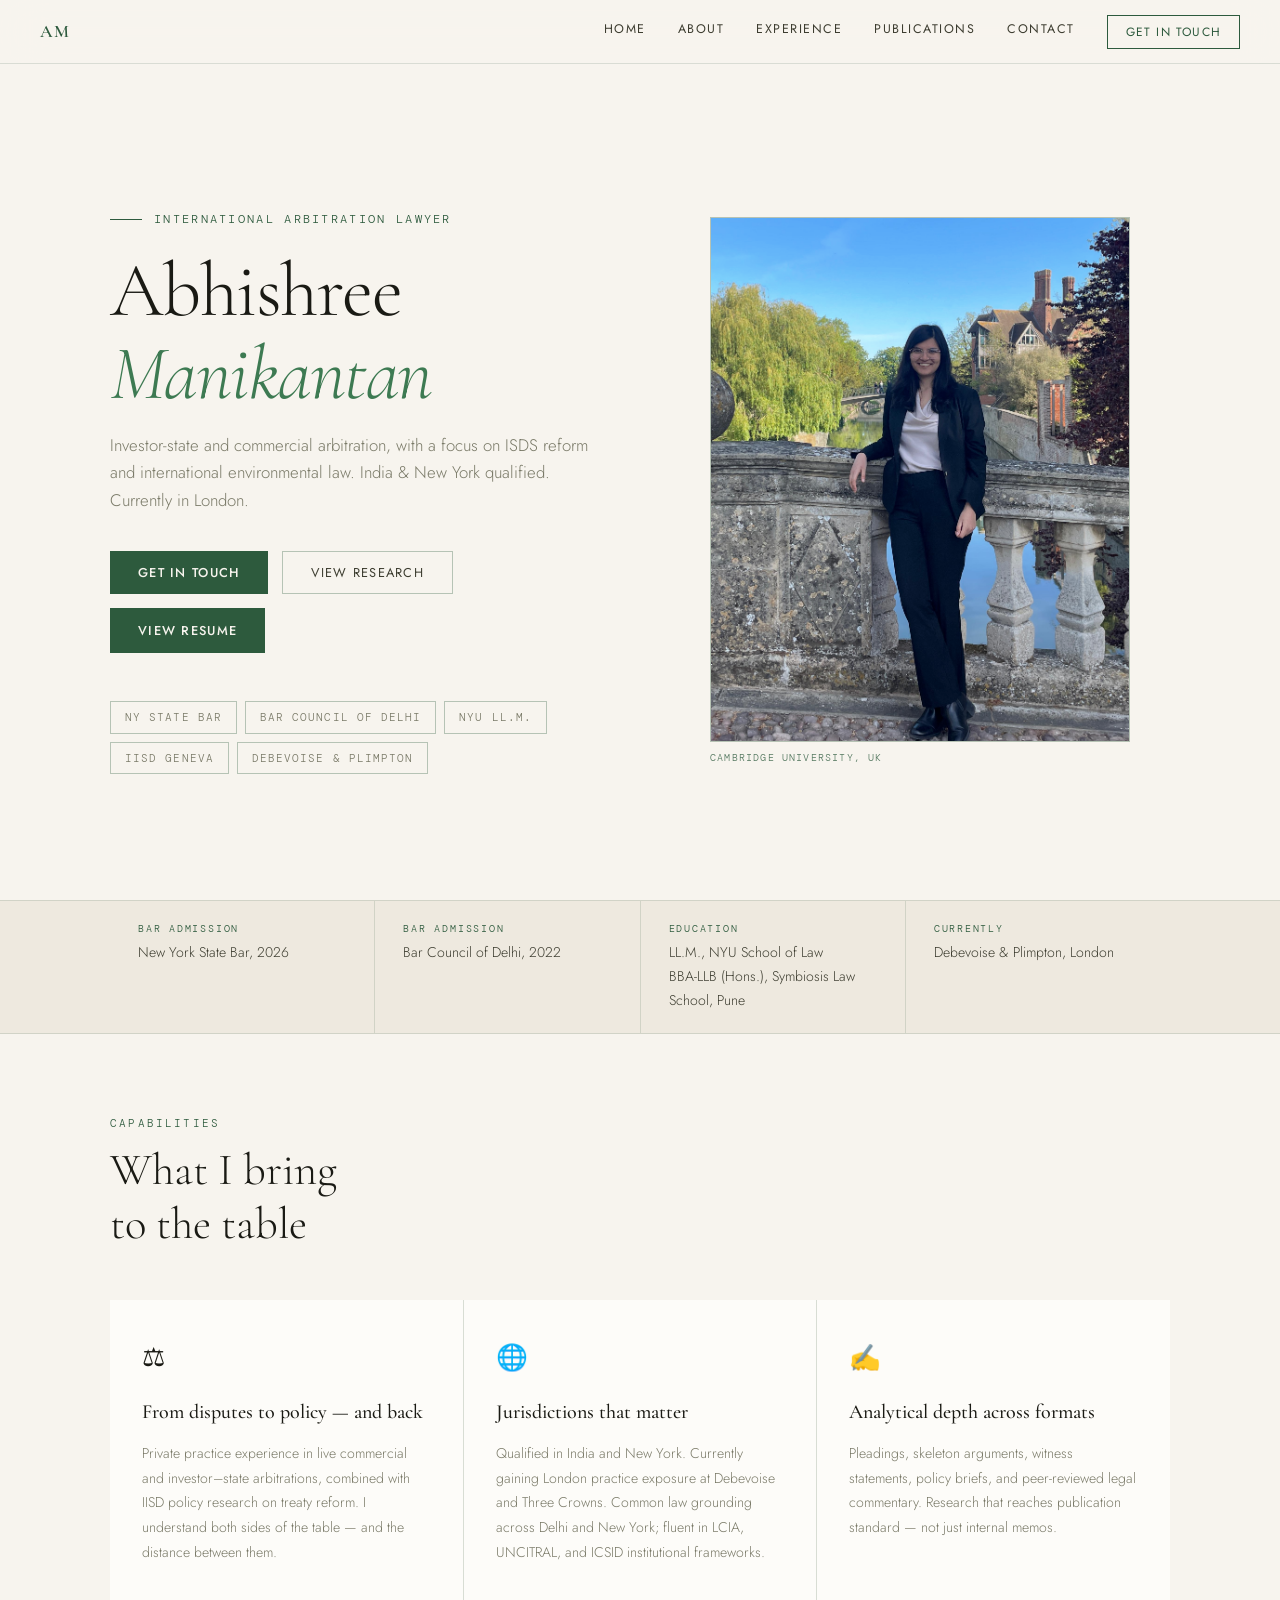
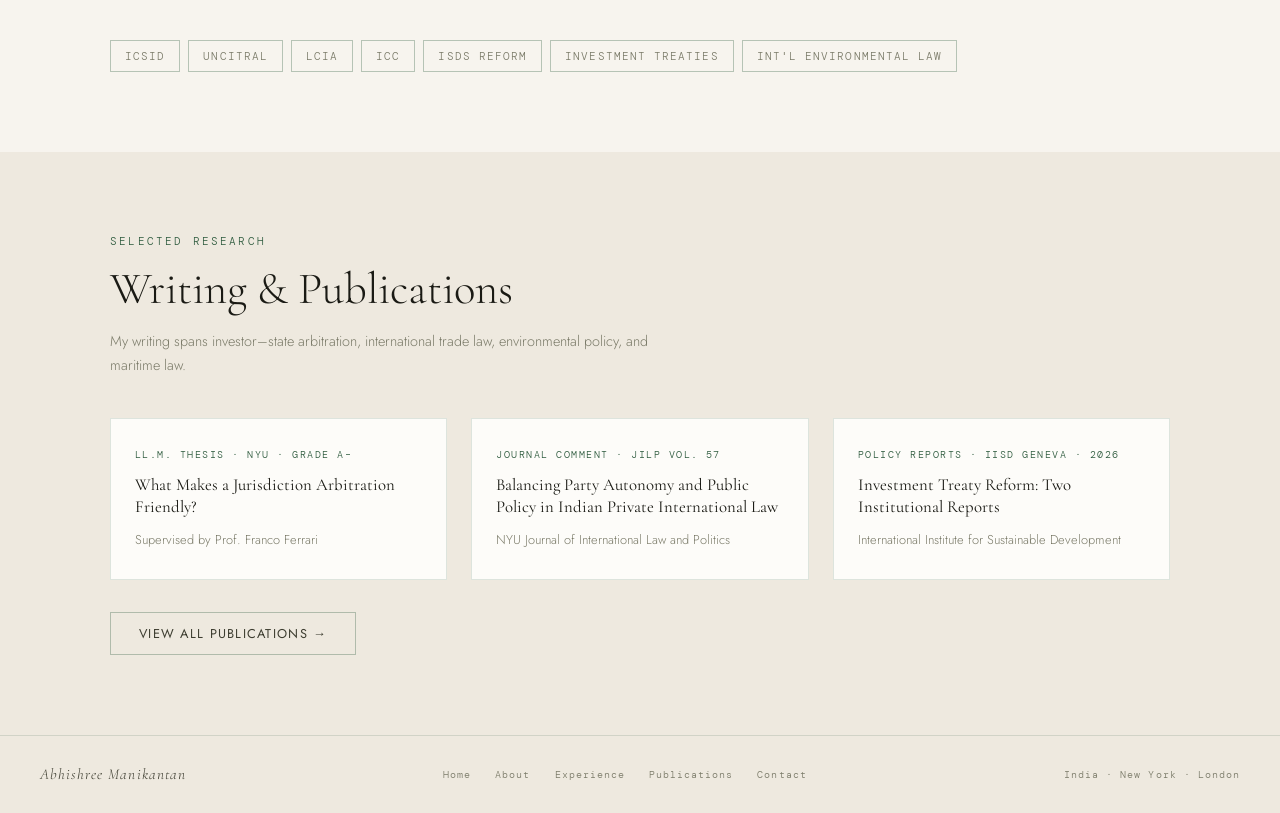
==== index.html @ be78059e "Renamed files" ====
<!DOCTYPE html>
<html lang="en">
<head>
<meta charset="UTF-8">
<meta name="viewport" content="width=device-width, initial-scale=1.0">
<title>Abhishree Manikantan | International Arbitration Lawyer | London</title>
<meta name="description" content="International arbitration lawyer, dual India–New York qualified. Investment treaty arbitration, ISDS reform, and international environmental law. Currently in London at Debevoise &amp; Plimpton and Three Crowns.">
<link rel="preconnect" href="https://fonts.googleapis.com">
<link rel="preconnect" href="https://fonts.gstatic.com" crossorigin>
<link href="https://fonts.googleapis.com/css2?family=Cormorant+Garamond:ital,wght@0,300;0,400;0,500;0,600;1,300;1,400;1,500&family=Jost:wght@300;400;500&family=DM+Mono:wght@300;400&display=swap" rel="stylesheet">
<style>
*, *::before, *::after { box-sizing: border-box; margin: 0; padding: 0; }

:root {
  --bg:        #F7F4EE;
  --bg-soft:   #EEE9DF;
  --bg-card:   #FDFCF9;
  --ink:       #1A1A14;
  --ink-mid:   #3D3D30;
  --muted:     #7A7A68;
  --green:     #2D5A3D;
  --green-lt:  #3D7A52;
  --green-pale:#C8DDD0;
  --green-faint:#EBF3EE;
  --border:    rgba(45,90,61,0.15);
  --border-s:  rgba(45,90,61,0.32);
  --glass:     rgba(247,244,238,0.88);
  --tag-arb:   rgba(70,110,180,0.1);
  --tag-pol:   rgba(45,90,61,0.12);
  --tag-arb-t: #3B6BAA;
  --tag-pol-t: #2D5A3D;
}

html { scroll-behavior: smooth; }
body {
  background: var(--bg);
  color: var(--ink);
  font-family: 'Jost', sans-serif;
  font-weight: 300;
  font-size: 16px;
  line-height: 1.7;
  min-height: 100vh;
  overflow-x: hidden;
}

/* ── TYPOGRAPHY ── */
h1, h2, h3 { font-family: 'Cormorant Garamond', serif; }
h1 { font-size: clamp(2.8rem, 6vw, 5.2rem); font-weight: 300; line-height: 1.08; letter-spacing: -0.02em; }
h2 { font-size: clamp(1.8rem, 3.5vw, 2.8rem); font-weight: 300; line-height: 1.2; }
h3 { font-size: clamp(1.2rem, 2vw, 1.6rem); font-weight: 400; }
p { max-width: 68ch; }
a { color: inherit; text-decoration: none; }
strong { font-weight: 500; color: var(--ink); }
em { color: var(--green-lt); }

/* ── LAYOUT ── */
.container { max-width: 1140px; margin: 0 auto; padding: 0 40px; }
@media(max-width:768px){ .container { padding: 0 20px; } }

/* ── NAV ── */
nav {
  position: fixed; top: 0; left: 0; right: 0; z-index: 100;
  padding: 0 40px;
  display: flex; align-items: center; justify-content: space-between;
  height: 64px;
  background: var(--glass);
  backdrop-filter: blur(20px);
  border-bottom: 1px solid var(--border);
}
.nav-logo {
  font-family: 'Cormorant Garamond', serif;
  font-size: 1.1rem; font-weight: 600; letter-spacing: 0.06em;
  color: var(--green); cursor: pointer;
}
.nav-links { display: flex; gap: 32px; align-items: center; }
.nav-links a {
  font-size: 0.78rem; font-weight: 400; letter-spacing: 0.12em;
  text-transform: uppercase; color: var(--ink-mid);
  transition: color 0.2s; cursor: pointer;
  padding-bottom: 2px; border-bottom: 1px solid transparent;
}
.nav-links a:hover, .nav-links a.active { color: var(--green); border-bottom-color: var(--green); }
.nav-cta {
  font-size: 0.75rem; letter-spacing: 0.1em; text-transform: uppercase;
  padding: 7px 18px; border: 1px solid var(--green);
  color: var(--green); cursor: pointer; transition: all 0.2s;
  font-family: 'Jost', sans-serif; font-weight: 400; background: none;
}
.nav-cta:hover { background: var(--green); color: var(--bg); }
.hamburger { display: none; flex-direction: column; gap: 5px; cursor: pointer; padding: 4px; }
.hamburger span { display: block; width: 22px; height: 1px; background: var(--ink); transition: all 0.3s; }
@media(max-width:768px){
  .nav-links { display: none; }
  .hamburger { display: flex; }
  .nav-links.open {
    display: flex; flex-direction: column; position: fixed;
    top: 64px; left: 0; right: 0; background: var(--bg);
    padding: 24px 40px 32px; gap: 20px; border-bottom: 1px solid var(--border);
    align-items: flex-start;
  }
  .nav-cta { display: none; }
}

/* ── PAGE SYSTEM ── */
.page { display: none; padding-top: 64px; min-height: 100vh; }
.page.active { display: block; animation: fadeIn 0.35s ease; }
@keyframes fadeIn { from { opacity:0; transform:translateY(10px); } to { opacity:1; transform:none; } }

/* ── PAGE HEADER ── */
.page-header {
  padding: 64px 40px 48px; max-width: 1140px; margin: 0 auto;
  border-bottom: 1px solid var(--border);
}
@media(max-width:768px){ .page-header { padding: 48px 20px 36px; } }
.page-header-eyebrow {
  font-family: 'DM Mono', monospace; font-size: 0.68rem; letter-spacing: 0.2em;
  text-transform: uppercase; color: var(--green); margin-bottom: 10px;
}

/* ── HOME ── */
.hero {
  min-height: calc(100vh - 64px);
  display: grid; grid-template-columns: 1fr 1fr;
  align-items: center; gap: 60px;
  padding: 80px 40px 60px;
  max-width: 1140px; margin: 0 auto;
}
@media(max-width:900px){ .hero { grid-template-columns: 1fr; padding: 60px 20px 40px; } }
@media(max-width:900px){ .hero-visual { order: -1; } }

.hero-eyebrow {
  font-family: 'DM Mono', monospace; font-size: 0.72rem;
  letter-spacing: 0.2em; text-transform: uppercase; color: var(--green);
  margin-bottom: 20px; display: flex; align-items: center; gap: 12px;
}
.hero-eyebrow::before { content:''; display:block; width:32px; height:1px; background:var(--green); }

.hero-title { margin-bottom: 16px; color: var(--ink); }
.hero-title em { font-style: italic; color: var(--green-lt); }

.hero-sub {
  font-size: 1.05rem; color: var(--muted); font-weight: 300;
  margin-bottom: 36px; line-height: 1.65; max-width: 52ch;
}

.btn-row { display: flex; gap: 14px; flex-wrap: wrap; margin-bottom: 48px; }
.btn-primary {
  padding: 12px 28px; background: var(--green); color: var(--bg);
  font-family: 'Jost', sans-serif; font-size: 0.8rem; font-weight: 500;
  letter-spacing: 0.1em; text-transform: uppercase; cursor: pointer;
  transition: background 0.2s; border: none;
}
.btn-primary:hover { background: var(--green-lt); }
.btn-outline {
  padding: 11px 28px; border: 1px solid var(--border-s); color: var(--ink-mid);
  font-family: 'Jost', sans-serif; font-size: 0.8rem; font-weight: 400;
  letter-spacing: 0.1em; text-transform: uppercase; cursor: pointer;
  transition: all 0.2s; background: none;
}
.btn-outline:hover { border-color: var(--green); color: var(--green); }

/* Globe */
.hero-visual { display:flex; align-items:center; justify-content:center; }
.globe-wrap { position:relative; width:340px; height:340px; }
@media(max-width:900px){ .globe-wrap { width:220px; height:220px; } }

/* Chip row */
.chip-row { display: flex; flex-wrap: wrap; gap: 8px; margin-top: 40px; }
.chip {
  font-family: 'DM Mono', monospace; font-size: 0.67rem; letter-spacing: 0.1em;
  padding: 6px 14px; border: 1px solid var(--border-s); color: var(--muted);
  text-transform: uppercase; transition: all 0.2s; cursor: default;
}
.chip:hover { border-color: var(--green); color: var(--green); }

/* Cred strip */
.cred-strip {
  border-top: 1px solid var(--border); border-bottom: 1px solid var(--border);
  background: var(--bg-soft);
}
.cred-strip-inner {
  max-width: 1140px; margin: 0 auto; padding: 0 40px;
  display: flex; flex-wrap: wrap; align-items: stretch;
}
.cred-item {
  flex: 1; min-width: 200px; padding: 20px 28px;
  border-right: 1px solid var(--border);
  display: flex; flex-direction: column; gap: 3px;
}
.cred-item:last-child { border-right: none; }
.cred-label { font-family: 'DM Mono', monospace; font-size: 0.62rem; letter-spacing: 0.18em; text-transform: uppercase; color: var(--green); }
.cred-value { font-size: 0.88rem; color: var(--ink-mid); font-weight: 300; }
@media(max-width:768px){
  .cred-strip-inner { flex-direction: column; }
  .cred-item { border-right: none; border-bottom: 1px solid var(--border); padding: 14px 0; }
  .cred-item:last-child { border-bottom: none; }
}

/* What I Bring */
.section { padding: 80px 0; }
.section-label {
  font-family: 'DM Mono', monospace; font-size: 0.68rem; letter-spacing: 0.2em;
  text-transform: uppercase; color: var(--green); margin-bottom: 12px;
}
.section-title { margin-bottom: 48px; }

.bring-grid { display: grid; grid-template-columns: repeat(3,1fr); gap: 1px; background: var(--border); }
@media(max-width:768px){ .bring-grid { grid-template-columns: 1fr; } }
.bring-card {
  background: var(--bg-card); padding: 36px 32px;
  transition: background 0.2s;
}

.bring-icon { font-size: 1.6rem; margin-bottom: 16px; }
.bring-head { font-family: 'Cormorant Garamond', serif; font-size: 1.25rem; font-weight: 500; margin-bottom: 12px; color: var(--ink); }
.bring-body { font-size: 0.88rem; color: var(--muted); line-height: 1.75; }

/* Pub teaser */
.pub-teaser { padding: 80px 0; background: var(--bg-soft); }
.pub-grid { display: grid; grid-template-columns: repeat(3,1fr); gap: 24px; margin-top: 40px; }
@media(max-width:900px){ .pub-grid { grid-template-columns: 1fr; } }
.pub-card-small {
  border: 1px solid var(--border); padding: 28px 24px; background: var(--bg-card);
  position: relative; overflow: hidden; transition: border-color 0.2s, transform 0.2s; cursor: pointer;
}
.pub-card-small:hover { border-color: var(--border-s); transform: translateY(-3px); }
.pub-card-small::before {
  content:''; position:absolute; top:0; left:0; right:0; height:2px;
  background: var(--green); transform:scaleX(0); transition:transform 0.3s; transform-origin:left;
}
.pub-card-small:hover::before { transform:scaleX(1); }
.pub-type { font-family: 'DM Mono', monospace; font-size: 0.62rem; letter-spacing: 0.15em; text-transform: uppercase; color: var(--green); margin-bottom: 10px; }
.pub-title-small { font-family: 'Cormorant Garamond', serif; font-size: 1.05rem; font-weight: 400; line-height: 1.35; margin-bottom: 10px; color: var(--ink); }
.pub-venue { font-size: 0.8rem; color: var(--muted); }

/* ── ABOUT ── */
.about-hero {
  padding: 64px 40px 80px; max-width: 1140px; margin: 0 auto;
  display: grid; grid-template-columns: 1fr 360px; gap: 80px; align-items: start;
}
@media(max-width:960px){ .about-hero { grid-template-columns: 1fr; padding: 48px 20px 60px; } }

.about-text p { margin-bottom: 20px; font-size: 0.95rem; color: var(--ink-mid); line-height: 1.8; max-width: 62ch; }
.about-text p.lead { font-family: 'Cormorant Garamond', serif; font-size: 1.22rem; font-weight: 300; color: var(--ink); line-height: 1.65; margin-bottom: 28px; }

.sidebar-card {
  border: 1px solid var(--border); padding: 22px 20px; margin-bottom: 14px; background: var(--bg-card);
}
.sidebar-title { font-family: 'DM Mono', monospace; font-size: 0.65rem; letter-spacing: 0.18em; text-transform: uppercase; color: var(--green); margin-bottom: 14px; }
.sidebar-item { font-size: 0.83rem; color: var(--ink-mid); padding: 7px 0; border-bottom: 1px solid var(--border); }
.sidebar-item:last-child { border-bottom: none; }
.sidebar-item strong { display: block; color: var(--ink); font-weight: 500; margin-bottom: 1px; }

/* ── EXPERIENCE ── */
.exp-wrap { max-width: 1140px; margin: 0 auto; padding: 60px 40px 80px; }
@media(max-width:768px){ .exp-wrap { padding: 40px 20px 60px; } }

.filter-bar { display: flex; gap: 8px; margin-bottom: 52px; flex-wrap: wrap; }
.filter-btn {
  font-family: 'DM Mono', monospace; font-size: 0.68rem; letter-spacing: 0.12em;
  text-transform: uppercase; padding: 8px 18px;
  border: 1px solid var(--border); color: var(--muted);
  background: none; cursor: pointer; transition: all 0.2s;
}
.filter-btn.active, .filter-btn:hover { border-color: var(--green); color: var(--green); background: var(--green-faint); }

.exp-timeline { position: relative; padding-left: 28px; }
.exp-timeline::before {
  content:''; position:absolute; left:0; top:8px; bottom:8px;
  width:1px; background: linear-gradient(to bottom, var(--green), var(--green-pale));
}
.exp-item { position:relative; margin-bottom: 40px; transition: opacity 0.3s; }
.exp-item.dimmed { opacity: 0.18; pointer-events: none; }
.exp-dot {
  position:absolute; left:-33px; top:12px;
  width:10px; height:10px; border-radius:50%;
  background: var(--bg); border: 1.5px solid var(--green); transition: background 0.2s;
}
.exp-item:hover .exp-dot { background: var(--green); }

.exp-card {
  border: 1px solid var(--border); padding: 26px 28px 22px; background: var(--bg-card);
  cursor: pointer; transition: border-color 0.2s;
}
.exp-card:hover { border-color: var(--border-s); }
.exp-card.upcoming { border-left: 3px solid var(--green); }
.exp-meta { display:flex; justify-content:space-between; align-items:flex-start; flex-wrap:wrap; gap:8px; margin-bottom:6px; }
.exp-role { font-family: 'Cormorant Garamond', serif; font-size: 1.18rem; font-weight: 500; color: var(--ink); }
.exp-dates { font-family: 'DM Mono', monospace; font-size: 0.65rem; letter-spacing: 0.1em; color: var(--green); padding-top: 4px; }
.exp-org { font-size: 0.88rem; color: var(--green-lt); margin-bottom: 8px; font-weight: 400; }
.exp-tags { display:flex; gap:6px; margin-bottom: 10px; flex-wrap:wrap; }
.exp-tag {
  font-family: 'DM Mono', monospace; font-size: 0.6rem; letter-spacing: 0.1em;
  text-transform: uppercase; padding: 3px 10px; border-radius: 1px;
}
.exp-tag.arb { background: var(--tag-arb); color: var(--tag-arb-t); }
.exp-tag.pol { background: var(--tag-pol); color: var(--tag-pol-t); }
.exp-upcoming-badge {
  font-family: 'DM Mono', monospace; font-size: 0.6rem; letter-spacing: 0.12em;
  text-transform: uppercase; padding: 3px 10px;
  background: var(--green-faint); color: var(--green); border: 1px solid var(--green-pale);
}
.exp-detail { display:none; }
.exp-detail.open { display:block; }
.exp-detail ul { margin-top: 12px; padding-left: 16px; }
.exp-detail li { font-size: 0.87rem; color: var(--muted); padding: 4px 0; line-height: 1.65; }
.exp-detail li::marker { color: var(--green); }

/* Leadership */
.leadership-grid { display:grid; grid-template-columns: repeat(2,1fr); gap:20px; background:transparent; margin-top:20px; }
@media(max-width:768px){ .leadership-grid { grid-template-columns:1fr; } }
.lead-card { background: var(--bg-card); padding: 28px 24px; border: 1px solid var(--border); }
.lead-icon { font-size: 1.4rem; margin-bottom: 12px; }
.lead-head { font-family: 'Cormorant Garamond', serif; font-size: 1.1rem; font-weight: 500; margin-bottom: 8px; color: var(--ink); }
.lead-body { font-size: 0.82rem; color: var(--muted); line-height: 1.75; }
.lead-chips { display:flex; gap:6px; flex-wrap:wrap; margin-top:14px; }
.lead-chip { font-family:'DM Mono',monospace; font-size:0.6rem; padding:3px 8px; border:1px solid var(--border); color:var(--muted); letter-spacing:0.06em; }

/* ── PUBLICATIONS ── */
.pub-wrap { max-width: 1140px; margin: 0 auto; padding: 60px 40px 80px; }
@media(max-width:768px){ .pub-wrap { padding: 40px 20px 60px; } }

.pub-intro { font-family: 'Cormorant Garamond', serif; font-size: 1.18rem; font-weight: 300; color: var(--muted); margin-bottom: 48px; font-style: italic; max-width: 72ch; }

.pub-tier-label {
  font-family: 'DM Mono', monospace; font-size: 0.63rem; letter-spacing: 0.2em;
  text-transform: uppercase; color: var(--green); padding-bottom: 10px;
  border-bottom: 1px solid var(--border); margin-bottom: 24px; margin-top: 52px;
}
.pub-tier-label:first-of-type { margin-top: 0; }

.pub-card-lg {
  border: 1px solid var(--border); padding: 30px 28px; margin-bottom: 14px;
  display: grid; grid-template-columns: 1fr auto; gap: 20px; align-items: start;
  background: var(--bg-card); transition: border-color 0.2s;
}
.pub-card-lg:hover { border-color: var(--border-s); }
.pub-title { font-family: 'Cormorant Garamond', serif; font-size: 1.15rem; font-weight: 400; line-height: 1.4; margin-bottom: 10px; color: var(--ink); }
.pub-desc { font-size: 0.84rem; color: var(--muted); line-height: 1.7; max-width: 70ch; }
.pub-venue-full { font-size: 0.78rem; color: var(--green); margin-top: 10px; font-family: 'DM Mono', monospace; letter-spacing: 0.06em; }
.pub-link {
  font-family: 'DM Mono', monospace; font-size: 0.65rem; letter-spacing: 0.1em;
  text-transform: uppercase; color: var(--muted); border: 1px solid var(--border);
  padding: 8px 14px; white-space: nowrap; transition: all 0.2s; cursor: pointer;
  align-self: flex-start; margin-top: 4px;
}
.pub-link:hover { border-color: var(--green); color: var(--green); }
@media(max-width:600px){ .pub-card-lg { grid-template-columns:1fr; } }

.iisd-cluster { border: 1px solid var(--border); padding: 26px 28px; margin-bottom: 14px; background: var(--bg-card); }
.iisd-cluster-head { font-family: 'Cormorant Garamond', serif; font-size: 1rem; color: var(--green-lt); margin-bottom: 18px; font-style: italic; }
.iisd-item { padding: 13px 0; border-bottom: 1px solid var(--border); }
.iisd-item:last-child { border-bottom: none; padding-bottom: 0; }
.iisd-item-title { font-size: 0.9rem; color: var(--ink); margin-bottom: 4px; line-height: 1.4; }
.iisd-item-meta { font-family: 'DM Mono', monospace; font-size: 0.62rem; color: var(--green); letter-spacing: 0.08em; }

.pub-mini { padding: 13px 0; border-bottom: 1px solid var(--border); display:flex; align-items:baseline; gap:16px; }
.pub-mini:last-child { border-bottom: none; }
.pub-mini-year { font-family: 'DM Mono', monospace; font-size: 0.62rem; color: var(--green); min-width: 36px; }
.pub-mini-title { font-size: 0.88rem; color: var(--ink-mid); line-height: 1.5; }
.pub-mini-venue { font-size: 0.78rem; color: var(--muted); margin-top: 2px; }

/* ── CONTACT ── */
.contact-wrap {
  max-width: 900px; margin: 0 auto; padding: 80px 40px;
  display: grid; grid-template-columns: 1fr 1fr; gap: 80px;
}
@media(max-width:768px){ .contact-wrap { grid-template-columns:1fr; padding: 60px 20px; gap:48px; } }

.contact-avail {
  background: var(--green-faint); border: 1px solid var(--green-pale);
  padding: 20px; margin-bottom: 28px;
}
.contact-avail-label { font-family: 'DM Mono', monospace; font-size: 0.62rem; letter-spacing: 0.2em; text-transform: uppercase; color: var(--green); margin-bottom: 6px; }
.contact-avail-text { font-size: 0.88rem; color: var(--ink-mid); line-height: 1.6; }

.contact-method {
  display:flex; align-items:center; gap:14px;
  padding: 13px 18px; border: 1px solid var(--border); background: var(--bg-card);
  font-size: 0.88rem; color: var(--ink-mid); transition: border-color 0.2s; margin-bottom: 10px;
}
.contact-method:hover { border-color: var(--border-s); }
.contact-method-icon { color: var(--green); font-size: 0.95rem; min-width: 18px; }
.contact-method a { color: var(--ink-mid); }
.contact-method a:hover { color: var(--green); }

.bar-admit { padding: 16px 20px; border: 1px solid var(--border); margin-top: 20px; background: var(--bg-card); }
.bar-admit-label { font-family: 'DM Mono', monospace; font-size: 0.6rem; letter-spacing: 0.18em; text-transform: uppercase; color: var(--green); margin-bottom: 10px; }
.bar-item { font-size: 0.82rem; color: var(--muted); padding: 5px 0; border-bottom: 1px solid var(--border); }
.bar-item:last-child { border-bottom: none; }

.form-group { margin-bottom: 18px; }
label { display:block; font-family:'DM Mono',monospace; font-size:0.62rem; letter-spacing:0.15em; text-transform:uppercase; color:var(--green); margin-bottom:6px; }
input, textarea {
  width:100%; background: var(--bg-card); border:1px solid var(--border);
  color: var(--ink); padding:11px 14px; font-family:'Jost',sans-serif;
  font-size:0.88rem; font-weight:300; outline:none; transition:border-color 0.2s;
}
input:focus, textarea:focus { border-color: var(--green); }
textarea { min-height: 130px; resize: vertical; }
.form-success { display:none; font-size:0.88rem; color:var(--green); padding:14px; border:1px solid var(--green-pale); background:var(--green-faint); margin-top:8px; }

/* ── FOOTER ── */
footer {
  border-top: 1px solid var(--border); padding: 26px 40px;
  display:flex; justify-content:space-between; align-items:center;
  font-family:'DM Mono',monospace; font-size:0.65rem; letter-spacing:0.1em;
  color: var(--muted); flex-wrap:wrap; gap:12px;
  background: var(--bg-soft);
}
.footer-links { display:flex; gap:24px; }
.footer-links span { cursor:pointer; transition:color 0.2s; }
.footer-links span:hover { color: var(--green); }

/* ── SCROLL REVEALS ── */
.reveal { opacity:0; transform:translateY(16px); transition:opacity 0.55s, transform 0.55s; }
.reveal.visible { opacity:1; transform:none; }

/* ── HERO PHOTO ── */
.hero-photo-wrap { width:100%; max-width:420px; }
.hero-photo-fig { margin:0; }
.hero-photo {
  width:100%; aspect-ratio:4/5; object-fit:cover; object-position:center 8%;
  display:block; border:1px solid var(--border-s);
  filter:contrast(1.02) saturate(0.93);
}
.hero-photo-cap {
  font-family:'DM Mono',monospace; font-size:0.62rem; letter-spacing:0.12em;
  text-transform:uppercase; color:var(--green); margin-top:8px; opacity:0.8;
}
@media(max-width:900px){ .hero-photo-wrap { max-width:280px; margin:0 auto; } }

/* ── ABOUT PHOTO ── */
.about-photo-fig { margin:0 0 32px 0; }
.about-photo {
  width:100%; max-width:480px; aspect-ratio:4/5; object-fit:cover;
  object-position:center 5%; display:block; border:1px solid var(--border-s);
  filter:contrast(1.02) saturate(0.9);
}
.about-photo-cap {
  font-family:'DM Mono',monospace; font-size:0.62rem; letter-spacing:0.12em;
  text-transform:uppercase; color:var(--green); margin-top:8px; opacity:0.8;
}

/* ── EXPERIENCE GLOBE ── */
.page-header-flex { display:grid; grid-template-columns:1fr auto; align-items:center; gap:40px; }
.exp-globe-wrap canvas { display:block; }
@media(max-width:768px){ .exp-globe-wrap { display:none; } .page-header-flex { display:block; } }

/* ── MOBILE ── */
@media(max-width:600px){
  .hero { padding:40px 16px 32px; gap:32px; min-height:auto; }
  .hero-sub { font-size:0.95rem; }
  .btn-primary, .btn-outline { padding:10px 20px; font-size:0.75rem; }
  .chip { font-size:0.6rem; padding:5px 10px; }
  .chip-row { margin-top:24px; }
  .hero-photo-wrap { width:200px !important; height:auto !important; margin:0 auto; }
  .section { padding:48px 0; }
  .container { padding:0 16px; }
  .about-hero { padding:36px 16px 48px; gap:36px; }
  .page-header { padding:36px 16px 28px; }
  .exp-wrap { padding:32px 16px 48px; }
  .leadership-grid { grid-template-columns:1fr !important; }
  .pub-wrap { padding:32px 16px 48px; }
  .contact-wrap { padding:40px 16px; gap:36px; }
  footer { padding:20px 16px; flex-direction:column; align-items:flex-start; gap:16px; }
  .footer-links { flex-wrap:wrap; gap:14px; }
}
</style>
</head>
<body>

<!-- NAV -->
<nav>
  <div class="nav-logo" onclick="navigate('home')">AM</div>
  <div class="nav-links" id="nav-links">
    <a onclick="navigate('home')" data-page="home">Home</a>
    <a onclick="navigate('about')" data-page="about">About</a>
    <a onclick="navigate('experience')" data-page="experience">Experience</a>
    <a onclick="navigate('publications')" data-page="publications">Publications</a>
    <a onclick="navigate('contact')" data-page="contact">Contact</a>
    <button class="nav-cta" onclick="navigate('contact')">Get in Touch</button>
  </div>
  <div class="hamburger" id="hamburger" onclick="toggleMenu()">
    <span></span><span></span><span></span>
  </div>
</nav>

<!-- ══════════════════════════════════════
     HOME
══════════════════════════════════════ -->
<div id="page-home" class="page active">

  <div class="hero">
    <div class="hero-content">
      <div class="hero-eyebrow">International Arbitration Lawyer</div>
      <h1 class="hero-title">Abhishree<br><em>Manikantan</em></h1>
      <p class="hero-sub">Investor-state and commercial arbitration, with a focus on ISDS reform and international environmental law. India &amp; New York qualified. Currently in London.</p>
      <div class="btn-row">
        <button class="btn-primary" onclick="navigate('contact')">Get in Touch</button>
        <button class="btn-outline" onclick="navigate('publications')">View Research</button>
        <a class="btn-primary" href="./resume.pdf" download="Abhishree_Manikantan_Resume.pdf" target="_blank">View Resume</a>
      </div>
      <div class="chip-row">
        <span class="chip">NY State Bar</span>
        <span class="chip">Bar Council of Delhi</span>
        <span class="chip">NYU LL.M.</span>
        <span class="chip">IISD Geneva</span>
        <span class="chip">Debevoise &amp; Plimpton</span>
      </div>
    </div>

    <div class="hero-visual">
      <div class="hero-photo-wrap">
        <figure class="hero-photo-fig">
          <img src="./cambridge.jpg" alt="Abhishree Manikantan at Cambridge University" class="hero-photo">
          <figcaption class="hero-photo-cap">Cambridge University, UK</figcaption>
        </figure>
      </div>
    </div>
  </div>

  <!-- CREDENTIALS STRIP -->
  <div class="cred-strip">
    <div class="cred-strip-inner">
      <div class="cred-item">
        <span class="cred-label">Bar Admission</span>
        <span class="cred-value">New York State Bar, 2026</span>
      </div>
      <div class="cred-item">
        <span class="cred-label">Bar Admission</span>
        <span class="cred-value">Bar Council of Delhi, 2022</span>
      </div>
      <div class="cred-item">
        <span class="cred-label">Education</span>
        <span class="cred-value">LL.M., NYU School of Law </br>BBA-LLB (Hons.), Symbiosis Law School, Pune</span>
      </div>
      <div class="cred-item">
        <span class="cred-label">Currently</span>
        <span class="cred-value">Debevoise &amp; Plimpton, London</span>
      </div>
    </div>
  </div>

  <!-- WHAT I BRING -->
  <div class="section">
    <div class="container">
      <div class="section-label">Capabilities</div>
      <h2 class="section-title">What I bring<br>to the table</h2>
      <div class="bring-grid">
        <div class="bring-card reveal">
          <div class="bring-icon">⚖</div>
          <div class="bring-head">From disputes to policy — and back</div>
          <div class="bring-body">Private practice experience in live commercial and investor–state arbitrations, combined with IISD policy research on treaty reform. I understand both sides of the table — and the distance between them.</div>
        </div>
        <div class="bring-card reveal" style="transition-delay:0.1s">
          <div class="bring-icon">🌐</div>
          <div class="bring-head">Jurisdictions that matter</div>
          <div class="bring-body">Qualified in India and New York. Currently gaining London practice exposure at Debevoise and Three Crowns. Common law grounding across Delhi and New York; fluent in LCIA, UNCITRAL, and ICSID institutional frameworks.</div>
        </div>
        <div class="bring-card reveal" style="transition-delay:0.2s">
          <div class="bring-icon">✍</div>
          <div class="bring-head">Analytical depth across formats</div>
          <div class="bring-body">Pleadings, skeleton arguments, witness statements, policy briefs, and peer-reviewed legal commentary. Research that reaches publication standard — not just internal memos.</div>
        </div>
      </div>
      <div class="chip-row reveal">
        <span class="chip">ICSID</span><span class="chip">UNCITRAL</span><span class="chip">LCIA</span>
        <span class="chip">ICC</span><span class="chip">ISDS Reform</span>
        <span class="chip">Investment Treaties</span><span class="chip">Int'l Environmental Law</span>
      </div>
    </div>
  </div>

  <!-- PUBLICATIONS TEASER -->
  <div class="pub-teaser">
    <div class="container">
      <div class="section-label">Selected Research</div>
      <h2 class="section-title" style="margin-bottom:12px">Writing &amp; Publications</h2>
      <p style="color:var(--muted);font-size:0.9rem;margin-bottom:40px">My writing spans investor–state arbitration, international trade law, environmental policy, and maritime law.</p>
      <div class="pub-grid">
        <div class="pub-card-small reveal" onclick="navigate('publications')">
          <div class="pub-type">LL.M. Thesis · NYU · Grade A–</div>
          <div class="pub-title-small">What Makes a Jurisdiction Arbitration Friendly?</div>
          <div class="pub-venue">Supervised by Prof. Franco Ferrari</div>
        </div>
        <div class="pub-card-small reveal" style="transition-delay:0.1s" onclick="navigate('publications')">
          <div class="pub-type">Journal Comment · JILP Vol. 57</div>
          <div class="pub-title-small">Balancing Party Autonomy and Public Policy in Indian Private International Law</div>
          <div class="pub-venue">NYU Journal of International Law and Politics</div>
        </div>
        <div class="pub-card-small reveal" style="transition-delay:0.2s" onclick="navigate('publications')">
          <div class="pub-type">Policy Reports · IISD Geneva · 2026</div>
          <div class="pub-title-small">Investment Treaty Reform: Two Institutional Reports</div>
          <div class="pub-venue">International Institute for Sustainable Development</div>
        </div>
      </div>
      <div style="margin-top:32px">
        <button class="btn-outline" onclick="navigate('publications')">View all publications →</button>
      </div>
    </div>
  </div>

</div><!-- /home -->

<!-- ══════════════════════════════════════
     ABOUT
══════════════════════════════════════ -->
<div id="page-about" class="page">
  <div class="page-header">
    <div class="page-header-eyebrow">About</div>
    <h2>International arbitration lawyer.<br><em>Policy-informed. Research-driven.</em></h2>
  </div>

  <div class="about-hero">
    <div class="about-text">
      <figure class="about-photo-fig">
        <img src="./nyu.jpg" alt="Abhishree Manikantan at NYU School of Law" class="about-photo">
        <figcaption class="about-photo-cap">NYU School of Law, New York</figcaption>
      </figure>
      <p class="lead">I came to international arbitration through a deep interest in how international law constrains and enables state conduct — particularly in disputes involving natural resources, infrastructure, and regulatory change.</p>

      <p>My work spans private practice, policy research, and academic publication — giving me a three-dimensional view of investor-state disputes that I have built deliberately over the course of a decade.</p>

      <p>I began as an associate at S&amp;A Law Offices in New Delhi, advising on disputes valued at USD 36 million and above in infrastructure and mining sectors, primarily against state entities. That experience — drafting statements of claim, cross-examination questions, and argument notes in live proceedings — gave me the technical foundation on which everything since has been built.</p>

      <p>In 2025, I was appointed as an IFD Fellow at IISD Geneva, where I analysed over 60 stakeholder submissions and drafted policy briefs on investment treaty design, state consent, and dispute prevention — giving me a policy-maker's perspective to complement my practice experience. From that fellowship emerged two published policy reports and a case note in <em>IISD Investment Treaty News</em> on <em>Qatar Pharma et al. v. Saudi Arabia</em>.</p>

      <p>I am currently in London, interning in the International Dispute Resolution Group at Debevoise &amp; Plimpton, and subsequently at Three Crowns. I am actively seeking full-time roles in international arbitration and international environmental policy.</p>

      <p>My interest in international environmental law predates my formal practice career. I was conducting environmental policy research and engaging with multilateral governance frameworks from my second year of law school — through CEERA at NLSIU, the Stetson Environmental Moot Court Competition, and coursework at NYU with Professor Robert Howse.</p>

      <p>I speak English, Hindi, and Marathi. I am committed to investing in the next generation of lawyers: I have coached five moot court teams, mentored six students, and spent five years leading the careers institution at my law school.</p>
    </div>

    <div class="about-sidebar">
      <div class="sidebar-card">
        <div class="sidebar-title">Education</div>
        <div class="sidebar-item">
          <strong>LL.M., NYU School of Law</strong>
          International Business Regulation, Litigation &amp; Arbitration · 2024–2025
        </div>
        <div class="sidebar-item">
          <strong>BBA LL.B. (Hons.), Symbiosis Law School</strong>
          CGPA 8.19 · Semester Topper, Final Term · 2017–2022
        </div>
      </div>

      <div class="sidebar-card">
        <div class="sidebar-title">Bar Admissions</div>
        <div class="sidebar-item"><strong>New York State Bar</strong>Admitted April 2026</div>
        <div class="sidebar-item"><strong>Bar Council of Delhi</strong>Admitted September 2022</div>
      </div>

      <div class="sidebar-card">
        <div class="sidebar-title">Skills &amp; Tools</div>
        <div class="sidebar-item"><strong>Legal Practice</strong>Legal research · Drafting · Legal writing &amp; publication · Policy research · Client management</div>
        <div class="sidebar-item"><strong>Legal Technology</strong>Legora · Harvey · ChatGPT / LLMs · Kluwer Arbitration · Jus Mundi · Jus AI · Westlaw · LexisNexis · Manupatra</div>
        <div class="sidebar-item"><strong>Workflow &amp; Adoption</strong>Workflow transformation · Legal tech adoption · Document management · Cross-jurisdictional research · Oral advocacy</div>
      </div>

      <div class="sidebar-card">
        <div class="sidebar-title">Honours</div>
        <div class="sidebar-item">
          <strong>Stetson IEMCC, World Rounds</strong>
          Runner-up · 2nd Best Speaker · 2nd Best Memorial (India)
        </div>
        <div class="sidebar-item">
          <strong>Semester Topper Scholarship</strong>
          Highest CGPA, Final Term · SLS Pune
        </div>
      </div>

      <div class="sidebar-card">
        <div class="sidebar-title">Additional Training</div>
        <div class="sidebar-item"><strong>Arbitration of Int'l Disputes</strong>Universiteit Leiden · 92.83%</div>
        <div class="sidebar-item"><strong>Int'l Environmental Law &amp; Policy</strong>UNC · 100%</div>
        <div class="sidebar-item"><strong>Int'l Environmental Governance</strong>UNITAR / UNEP · 85%</div>
      </div>

      <div class="sidebar-card">
        <div class="sidebar-title">Languages</div>
        <div class="sidebar-item">English · Hindi · Marathi</div>
      </div>
    </div>
  </div>
</div>

<!-- ══════════════════════════════════════
     EXPERIENCE
══════════════════════════════════════ -->
<div id="page-experience" class="page">
  <div class="page-header page-header-flex">
    <div>
      <div class="page-header-eyebrow">Experience</div>
      <h2>Practice, Policy<br><em>and Research</em></h2>
    </div>
    <div class="exp-globe-wrap">
      <canvas id="worldMap" width="220" height="220"></canvas>
    </div>
  </div>

  <div class="exp-wrap">
    <div class="filter-bar">
      <button class="filter-btn active" onclick="filterExp('all',this)">All</button>
      <button class="filter-btn" onclick="filterExp('arb',this)">Arbitration Practice</button>
      <button class="filter-btn" onclick="filterExp('pol',this)">Policy &amp; Research</button>
    </div>

    <div class="exp-timeline">

      <!-- THREE CROWNS — UPCOMING -->
      <div class="exp-item" data-cats="arb">
        <div class="exp-dot"></div>
        <div class="exp-card upcoming" onclick="toggleExp(this)">
          <div class="exp-meta">
            <div class="exp-role">Intern, International Arbitration</div>
            <div class="exp-dates">Jul – Dec 2026</div>
          </div>
          <div class="exp-org">Three Crowns LLP · London</div>
          <div class="exp-tags">
            <span class="exp-upcoming-badge">Confirmed · Upcoming</span>
            <span class="exp-tag arb">Arbitration</span>
          </div>
          <div class="exp-detail">
            <ul>
              <li>Three Crowns is a globally recognised arbitration boutique, known for complex commercial and investment treaty proceedings.</li>
              <li>Consecutive London placements at Debevoise &amp; Plimpton and Three Crowns — both internationally recognised dispute resolution practices — represent a deliberate, sustained investment in London market exposure.</li>
            </ul>
          </div>
        </div>
      </div>

      <!-- DEBEVOISE -->
      <div class="exp-item" data-cats="arb">
        <div class="exp-dot"></div>
        <div class="exp-card" onclick="toggleExp(this)">
          <div class="exp-meta">
            <div class="exp-role">Intern, International Dispute Resolution Group</div>
            <div class="exp-dates">Feb - June 2026</div>
          </div>
          <div class="exp-org">Debevoise &amp; Plimpton LLP · London</div>
          <div class="exp-tags"><span class="exp-tag arb">Arbitration</span></div>
          <div class="exp-detail">
            <ul>
              <li>Researched and drafted agency law issue in a skeleton argument for a complex LCIA insurance arbitration.</li>
              <li>Monitored UNCITRAL Working Group III sessions and produced client-facing updates tracking developments in ISDS reform.</li>
              <li>Independently managed client communications, collected SAR evidence, and drafted a skeleton witness statement for a pro bono matter.</li>
            </ul>
          </div>
        </div>
      </div>

      <!-- IISD -->
      <div class="exp-item" data-cats="pol">
        <div class="exp-dot"></div>
        <div class="exp-card" onclick="toggleExp(this)">
          <div class="exp-meta">
            <div class="exp-role">IFD Fellow, Economic Law &amp; Policy — Sustainable Investments</div>
            <div class="exp-dates">Sept – Nov 2025</div>
          </div>
          <div class="exp-org">International Institute for Sustainable Development (IISD) · Geneva</div>
          <div class="exp-tags"><span class="exp-tag pol">Policy</span><span class="exp-tag pol">ISDS Reform</span></div>
          <div class="exp-detail">
            <ul>
              <li>Analysed 60+ stakeholder submissions to IISD's public consultation and produced draft policy report identifying common concerns and reform priorities.</li>
              <li>Drafted policy briefs on investment treaty design, state consent, and dispute prevention mechanisms.</li>
              <li>Published two institutional policy reports (2026): <em>Rethinking Investment Treaties Public Consultations</em> and <em>Unpacking National Investment Laws: Dispute Settlement Function</em>.</li>
              <li>Case note on <em>Qatar Pharma et al. v. Saudi Arabia</em> published in IISD Investment Treaty News.</li>
            </ul>
          </div>
        </div>
      </div>

      <!-- S&A -->
      <div class="exp-item" data-cats="arb">
        <div class="exp-dot"></div>
        <div class="exp-card" onclick="toggleExp(this)">
          <div class="exp-meta">
            <div class="exp-role">Associate, Arbitration &amp; Disputes</div>
            <div class="exp-dates">Jul 2022 – May 2024</div>
          </div>
          <div class="exp-org">S&amp;A Law Offices · New Delhi</div>
          <div class="exp-tags"><span class="exp-tag arb">Arbitration</span></div>
          <div class="exp-detail">
            <ul>
              <li>Advised on disputes valued above USD 36 million in infrastructure and mining sectors, primarily against state entities — investor-state adjacent from day one.</li>
              <li>Drafted statements of claim, rejoinders, notices of dispute, cross-examination questions, and argument notes across multiple proceedings.</li>
              <li>Research portfolio: damages quantification, expert credibility, force majeure, civil procedure, and contract law.</li>
            </ul>
          </div>
        </div>
      </div>

           <!-- EXPO -->
      <div class="exp-item" data-cats="arb">
        <div class="exp-dot"></div>
        <div class="exp-card" onclick="toggleExp(this)">
          <div class="exp-meta">
            <div class="exp-role">Legal Intern — International Contracts &amp; IP</div>
            <div class="exp-dates">Dec 2018 &amp; Oct 2021</div>
          </div>
          <div class="exp-org">IAA Middle East Legal Consultants · Expo 2020 Site Office, Dubai</div>
          <div class="exp-tags"><span class="exp-tag arb">Commercial</span></div>
          <div class="exp-detail">
            <ul>
              <li>Cross-border commercial contracting across a multi-jurisdictional environment — drafting contracts, MoUs, and conducting policy review for Expo 2020.</li>
              <li>In the 2021 internship, independently managed all IP infringement cases arising at the Expo 2020 site — client-facing responsibility with minimal supervision.</li>
            </ul>
          </div>
        </div>
      </div>

      <!-- DMRC -->
      <div class="exp-item" data-cats="arb pol">
        <div class="exp-dot"></div>
        <div class="exp-card" onclick="toggleExp(this)">
          <div class="exp-meta">
            <div class="exp-role">Intern, Legal Department (Arbitration Team)</div>
            <div class="exp-dates">Sep 2021</div>
          </div>
          <div class="exp-org">Delhi Metro Rail Corporation (DMRC) · New Delhi</div>
          <div class="exp-tags"><span class="exp-tag arb">Arbitration</span><span class="exp-tag pol">State Entity</span></div>
          <div class="exp-detail">
            <ul>
              <li>Worked with the arbitration team of a major state enterprise jointly owned by the Government of India and Government of Delhi.</li>
              <li>Attended live arbitration proceedings and High Court hearings, observing dispute management from the respondent state-entity perspective.</li>
              <li>Exposure to Section 9 (interim relief), Section 34 (setting aside) and Section 11 (appointment of arbitrator) petitions — gained clear understanding of how state respondents approach disputes.</li>
            </ul>
          </div>
        </div>
      </div>

 <!-- CEERA -->
      <div class="exp-item" data-cats="pol">
        <div class="exp-dot"></div>
        <div class="exp-card" onclick="toggleExp(this)">
          <div class="exp-meta">
            <div class="exp-role">Research Intern</div>
            <div class="exp-dates">Jun – Jul 2020</div>
          </div>
          <div class="exp-org">CEERA, National Law School of India University (NLSIU) · Bengaluru</div>
          <div class="exp-tags"><span class="exp-tag pol">Environmental Law</span></div>
          <div class="exp-detail">
            <ul>
              <li>Contributed to Chapter 5 in <em>Chemical and Hazardous Waste in India: A Sectoral Analysis</em> (CEERA/NLSIU, August 2021).</li>
              <li>Research examined enforcement of multilateral agreements on chemical safety across the US, EU, and Thailand.</li>
            </ul>
          </div>
        </div>
      </div>

      <!-- VIDHI -->
      <div class="exp-item" data-cats="pol">
        <div class="exp-dot"></div>
        <div class="exp-card" onclick="toggleExp(this)">
          <div class="exp-meta">
            <div class="exp-role">Member — Kautilya Society</div>
            <div class="exp-dates">Oct 2020 – Jun 2021</div>
          </div>
          <div class="exp-org">Vidhi Centre for Legal Policy · New Delhi</div>
          <div class="exp-tags"><span class="exp-tag pol">Policy</span></div>
          <div class="exp-detail">
            <ul>
              <li>India's most respected independent legal think tank, producing legislative reform reports used directly by Parliament.</li>
              <li>Attended workshops on Legislative Drafting and presented a report on the 'Specificity of Legislation' at a Public Health Emergency Workshop.</li>
            </ul>
          </div>
        </div>
      </div>

    </div><!-- /timeline -->

    <!-- LEADERSHIP -->
    <div style="margin-top:72px">
      <div class="section-label">Leadership &amp; Mentoring</div>
      <h3 style="margin-bottom:6px;font-size:1.5rem">Beyond the practice record</h3>
      <p style="color:var(--muted);font-size:0.88rem;margin-bottom:28px;max-width:64ch">Investment in others — as coach, editor, and mentor — running in parallel with a full practice and research career.</p>
      <div class="leadership-grid">
        <div class="lead-card">
          <div class="lead-icon">📋</div>
          <div class="lead-head">Editorial Leadership</div>
          <div class="lead-body">Graduate Editor, NYU Journal of International Law and Politics. Deputy Editor-in-Chief, Indian Constitutional Law Review (2019–2021) — oversaw Editions X, XI &amp; XII and introduced the journal's first double-blind peer review system. Editorial experience across two jurisdictions and five years.</div>
          <div class="lead-chips">
            <span class="lead-chip">JILP</span><span class="lead-chip">ICLR</span><span class="lead-chip">Peer Review Reform</span>
          </div>
        </div>
        <div class="lead-card">
          <div class="lead-icon">🏆</div>
          <div class="lead-head">Teaching &amp; Coaching</div>
          <div class="lead-body">Moot court strategist for five SLS Pune teams across national and international competitions — including the 26th Stetson IEMCC and the UPES–Paras Diwan Energy Law Moot. Head and Advisor, Career &amp; Professional Development Cell across five years — responsible for recruiter relationships, on-campus placement drives, and professional development programming for the entire student body.</div>
          <div class="lead-chips">
            <span class="lead-chip">5 Teams Coached</span><span class="lead-chip">CPDC Head, 5 Yrs</span>
          </div>
        </div>
        <div class="lead-card">
          <div class="lead-icon">🤝</div>
          <div class="lead-head">Mentoring</div>
          <div class="lead-body">Peer mentor to six first-year students under the Symbiosis Law School Peer Assistance Programme — supporting academic, professional, and extracurricular development through a fully virtual academic year during COVID.</div>
          <div class="lead-chips">
            <span class="lead-chip">6 Mentees</span><span class="lead-chip">Peer Assistance Programme</span>
          </div>
        </div>
        <div class="lead-card">
          <div class="lead-icon">🌱</div>
          <div class="lead-head">Volunteering</div>
          <div class="lead-body"><strong>There Is No Earth B (TINEB), May–Nov 2023.</strong> Pro bono legal adviser to a grassroots environmental advocacy organisation — assessing campaign feasibility, advising on compliance risks, and bridging activist intent with legal reality.<br><br><strong>SVK Shikshan Sansthan, Nagpur, Dec 2019.</strong> Delivered foundational education and vocational training to intellectually challenged adults — enabling economic employment and holistic development.</div>
          <div class="lead-chips">
            <span class="lead-chip">Environmental Advocacy</span><span class="lead-chip">Community Education</span>
          </div>
        </div>
      </div>
    </div>

  </div>
</div>

<!-- ══════════════════════════════════════
     PUBLICATIONS
══════════════════════════════════════ -->
<div id="page-publications" class="page">
  <div class="page-header">
    <div class="page-header-eyebrow">Publications &amp; Research</div>
    <h2>Many pieces.<br><em>One consistent thread.</em></h2>
  </div>

  <div class="pub-wrap">
    <p class="pub-intro">My writing spans investor–state arbitration, international trade law, environmental policy, and maritime law. It is the record of a consistent intellectual engagement — not a scattered reading list.</p>

    <!-- TIER 1 -->
    <div class="pub-tier-label">Flagship Works</div>

    <div class="pub-card-lg reveal">
      <div>
        <div class="pub-type">LL.M. Thesis · NYU School of Law · Grade A–</div>
        <div class="pub-title">What Makes a Jurisdiction Arbitration Friendly?</div>
        <div class="pub-desc">A comparative analysis of the legal, institutional, and judicial factors that lead parties and counsel to select international arbitration seats — examining London, Singapore, Paris, and emerging venues. Supervised by Professor Franco Ferrari, one of the world's leading scholars of conflicts of law and international arbitration.</div>
        <div class="pub-venue-full">NYU School of Law · 2025 · Available on request</div>
      </div>
      <span class="pub-link"><a href="mailto:abhishree.manikantan@gmail.com">Request Copy</a></span>
    </div>

    <div class="pub-card-lg reveal">
      <div>
        <div class="pub-type">Journal Comment · Peer-Reviewed</div>
        <div class="pub-title">Balancing Party Autonomy and Public Policy in Indian Private International Law: Insights from TransAsia Private Capital v. Gaurav Dhawan</div>
        <div class="pub-desc">A published comment in one of the leading student-edited international law journals in the United States, examining the tension between contractual freedom and public policy constraints in Indian PIL as illuminated by a significant Supreme Court decision.</div>
        <div class="pub-venue-full">NYU Journal of International Law and Politics · Vol. 57 · 2025</div>
      </div>
      <span class="pub-link"><a href="https://nyujilp.org/wp-content/uploads/2025/09/10-Abhishree_Comment_Formatted.pdf">View Journal</a></span>
    </div>

    <div class="pub-card-lg reveal">
      <div>
        <div class="pub-type">Research Paper · Grade A · Prof. Robert Howse, NYU</div>
        <div class="pub-title">Balancing Trade Rules and Climate Goals: India's WTO Solar Cell Dispute and the Evolution of its Renewable Energy Strategy</div>
        <div class="pub-desc">An analysis of the tension between India's renewable energy ambitions and its WTO obligations — examining the DS456 solar cell dispute and its implications for the design of climate-compatible trade policy. Supervised by Professor Robert Howse, one of the world's foremost WTO scholars.</div>
        <div class="pub-venue-full">NYU International Energy Seminar · 2025</div>
      </div>
      <span class="pub-link"><a href="mailto:abhishree.manikantan@gmail.com">Request Copy</a></span>
    </div>

    <!-- TIER 2: IISD CLUSTER -->
    <div class="pub-tier-label">IISD Research Cluster</div>
    <div class="iisd-cluster reveal">
      <div class="iisd-cluster-head">Three outputs from a single IFD Fellowship at IISD Geneva (Sept–Nov 2025) — the foremost institution in investment treaty reform research.</div>
      <div class="iisd-item">
        <div class="iisd-item-title">Rethinking Investment Treaties Public Consultations: A Summary Report</div>
        <div class="iisd-item-meta">IISD Policy Report · March 2026 · <a href="https://iisd.org/publications/report/rethinking-investment-treaties-public-consultations" target="_blank" style="color:var(--green)">iisd.org ↗</a></div>
      </div>
      <div class="iisd-item">
        <div class="iisd-item-title">Unpacking National Investment Laws: Dispute Settlement Function</div>
        <div class="iisd-item-meta">IISD Policy Report · April 2026 · <a href="https://iisd.org/publications/report/national-investment-laws-dispute-settlement" target="_blank" style="color:var(--green)">iisd.org ↗</a></div>
      </div>
      <div class="iisd-item">
        <div class="iisd-item-title">Case Note: Qatar Pharma et al. v. Saudi Arabia</div>
        <div class="iisd-item-meta">IISD Investment Treaty News · January 2026 · <a href="https://www.iisd.org/itn/2026/01/19/qatar-pharma-al-sulaiti-vs-kingdom-saudi-arabia-abhishree-manikantan/" style="color:var(--green)">iisd.org ↗</a></div>
      </div>
    </div>

    <!-- TIER 3 -->
    <div class="pub-tier-label">Practitioner &amp; Policy Writing</div>

    <div class="pub-card-lg reveal">
      <div>
        <div class="pub-type">Blog · Columbia Law School</div>
        <div class="pub-title">Anti-Arbitration Injunctions: The Endless Tussle for Jurisdiction</div>
        <div class="pub-desc">A practitioner-focused piece examining the persistent jurisdictional conflicts that arise when domestic courts are asked to restrain foreign arbitral proceedings — with reference to Indian court practice and comparative analysis.</div>
        <div class="pub-venue-full">American Review of International Arbitration · Columbia Law School · May 2021</div>
      </div>
      <span class="pub-link"><a href="https://aria.law.columbia.edu/anti-arbitration-injunctions-the-endless-tussle-for-jurisdiction/">Read Article</a></span>
    </div>

    <div class="pub-card-lg reveal">
      <div>
        <div class="pub-type">Commentary · Mondaq</div>
        <div class="pub-title">Evolving Dimensions: Unravelling the Changing Landscape of Courts' Powers in Arbitrator Appointments Under Section 11</div>
        <div class="pub-desc">An analysis of how Indian courts have interpreted and evolved their powers under Section 11 of the Arbitration and Conciliation Act in appointing arbitrators — examining the shift from a largely supervisory to a more interventionist judicial approach and its implications for arbitral efficacy in India.</div>
        <div class="pub-venue-full">Mondaq · January 2024 · <a href="https://www.mondaq.com/india/trials-appeals-compensation/1415488/evolving-dimensions-unraveling-the-changing-landscape-of-courts-powers-in-arbitrator-appointments-under-section-11" target="_blank" style="color:var(--green)">mondaq.com ↗</a></div>
      </div>
      <a href="https://www.mondaq.com/india/trials-appeals-compensation/1415488/evolving-dimensions-unraveling-the-changing-landscape-of-courts-powers-in-arbitrator-appointments-under-section-11" target="_blank" class="pub-link">Read Article</a>
    </div>

    <div class="pub-card-lg reveal">
      <div>
        <div class="pub-type">Policy Analysis · National Maritime Foundation</div>
        <div class="pub-title">Role of Marine Insurance in Oil Pollution in India</div>
        <div class="pub-desc">An examination of marine insurance liability frameworks for oil pollution events — analysing India's domestic regulatory architecture against its international treaty obligations under MARPOL and the Civil Liability Convention.</div>
        <div class="pub-venue-full">National Maritime Foundation · April 2021 · maritimeindia.org ↗</div>
      </div>
      <span class="pub-link"><a href="https://maritimeindia.org/role-of-marine-insurance-in-oil-pollution-in-india/">Read Article</a></span>
    </div>

    <!-- TIER 4 -->
    <div class="pub-tier-label">Earlier Work</div>
    <div style="border:1px solid var(--border);padding:22px 28px;background:var(--bg-card)">
      <div class="pub-mini reveal">
        <div class="pub-mini-year">2021</div>
        <div>
          <div class="pub-mini-title">Contribution to Chapter 5: Chemical Safety, Poison Control and Disaster Management</div>
          <div class="pub-mini-venue">In: <em>Chemical and Hazardous Waste in India: A Sectoral Analysis</em> · CEERA, NLSIU Bengaluru</div>
        </div>
      </div>
      <div class="pub-mini reveal">
        <div class="pub-mini-year">2020</div>
        <div>
          <div class="pub-mini-title">The Light at the End of the Tunnel: A Policy Analysis of India's Solar Market Space</div>
          <div class="pub-mini-venue">Indian Journal of Law and Public Policy</div>
        </div>
      </div>
    </div>

  </div>
</div>

<!-- ══════════════════════════════════════
     CONTACT
══════════════════════════════════════ -->
<div id="page-contact" class="page">
  <div class="page-header">
    <div class="page-header-eyebrow">Contact</div>
    <h2>Let's talk<br><em>about opportunities.</em></h2>
  </div>

  <div class="contact-wrap">
    <div>
      <div class="contact-avail">
        <div class="contact-avail-label">Current Availability</div>
        <div class="contact-avail-text">Currently interning in London at Debevoise &amp; Plimpton (International Dispute Resolution Group), and subsequently at Three Crowns (July–December 2026). Open to full-time associate and policy roles commencing later in 2026. India &amp; New York qualified; London-based.</div>
      </div>

      <div class="contact-method">
        <span class="contact-method-icon">✉</span>
        <a href="mailto:abhishree.manikantan@gmail.com">abhishree.manikantan@gmail.com</a>
      </div>
      <div class="contact-method">
        <span class="contact-method-icon">in</span>
        <a href="https://www.linkedin.com/in/abhishree-manikantan" target="_blank">linkedin.com/in/abhishree-manikantan</a>
      </div>

      <div class="bar-admit">
        <div class="bar-admit-label">Bar Admissions</div>
        <div class="bar-item">New York State Bar — admitted April 2026</div>
        <div class="bar-item">Bar Council of Delhi — admitted September 2022</div>
      </div>
    </div>

    <div>
      <h3 style="margin-bottom:24px;font-size:1.3rem">Send a message</h3>
      <div class="form-group">
        <label for="cf-name">Name</label>
        <input type="text" id="cf-name" placeholder="Your name">
      </div>
      <div class="form-group">
        <label for="cf-email">Email</label>
        <input type="email" id="cf-email" placeholder="your@email.com">
      </div>
      <div class="form-group">
        <label for="cf-org">Organisation (optional)</label>
        <input type="text" id="cf-org" placeholder="Firm or institution">
      </div>
      <div class="form-group">
        <label for="cf-msg">Message</label>
        <textarea id="cf-msg" placeholder="How can I help?"></textarea>
      </div>
      <button class="btn-primary" onclick="submitForm()" style="width:100%">Send Message</button>
      <div class="form-success" id="form-success">Thank you — I'll be in touch shortly.</div>
    </div>
  </div>
</div>

<!-- FOOTER -->
<footer>
  <span style="font-style:italic;font-family:'Cormorant Garamond',serif;font-size:0.95rem;color:var(--ink-mid)">Abhishree Manikantan</span>
  <div class="footer-links">
    <span onclick="navigate('home')">Home</span>
    <span onclick="navigate('about')">About</span>
    <span onclick="navigate('experience')">Experience</span>
    <span onclick="navigate('publications')">Publications</span>
    <span onclick="navigate('contact')">Contact</span>
  </div>
  <span>India · New York · London</span>
</footer>

<script>
function navigate(page) {
  document.querySelectorAll('.page').forEach(p => p.classList.remove('active'));
  document.getElementById('page-' + page).classList.add('active');
  document.querySelectorAll('.nav-links a').forEach(a => a.classList.toggle('active', a.dataset.page === page));
  window.scrollTo({ top: 0, behavior: 'smooth' });
  document.getElementById('nav-links').classList.remove('open');
  setTimeout(triggerReveals, 80);
}

function toggleMenu() {
  document.getElementById('nav-links').classList.toggle('open');
}

function toggleExp(card) {
  const detail = card.querySelector('.exp-detail');
  const isOpen = detail.classList.contains('open');
  document.querySelectorAll('.exp-detail').forEach(d => d.classList.remove('open'));
  if (!isOpen) detail.classList.add('open');
}

function filterExp(cat, btn) {
  document.querySelectorAll('.filter-btn').forEach(b => b.classList.remove('active'));
  btn.classList.add('active');
  document.querySelectorAll('.exp-item').forEach(item => {
    const cats = item.dataset.cats || '';
    item.classList.toggle('dimmed', cat !== 'all' && !cats.includes(cat));
  });
}

function triggerReveals() {
  document.querySelectorAll('.page.active .reveal').forEach((el, i) => {
    setTimeout(() => el.classList.add('visible'), i * 70);
  });
}

const observer = new IntersectionObserver(entries => {
  entries.forEach(e => { if (e.isIntersecting) e.target.classList.add('visible'); });
}, { threshold: 0.08 });
document.querySelectorAll('.reveal').forEach(el => observer.observe(el));

function submitForm() {
  const name = document.getElementById('cf-name').value.trim();
  const email = document.getElementById('cf-email').value.trim();
  const msg = document.getElementById('cf-msg').value.trim();
  if (!name || !email || !msg) { alert('Please fill in your name, email, and message.'); return; }
  document.getElementById('form-success').style.display = 'block';
  ['cf-name','cf-email','cf-org','cf-msg'].forEach(id => document.getElementById(id).value = '');
}

setTimeout(triggerReveals, 300);
</script>

<script>
(function(){
  var countries=[
    [[-180,68],[-163,54],[-141,70],[-180,70]],
    [[30,70],[60,73],[80,73],[100,73],[140,73],[160,68],[170,64],[175,58],[168,54],[160,52],[150,48],[142,47],[135,45],[130,42],[126,48],[120,52],[110,54],[100,56],[90,55],[80,55],[70,56],[60,56],[50,54],[40,52],[32,52],[28,57],[28,60],[30,65],[30,70]],
    [[-52,47],[-60,44],[-64,44],[-68,48],[-72,45],[-76,44],[-80,43],[-83,46],[-82,48],[-84,50],[-82,52],[-79,56],[-84,58],[-88,56],[-90,60],[-96,58],[-94,61],[-88,63],[-86,67],[-90,68],[-95,70],[-100,73],[-110,74],[-120,74],[-130,70],[-136,59],[-138,58],[-140,60],[-143,60],[-140,70],[-140,74],[-130,76],[-120,74],[-100,73],[-90,68],[-75,67],[-65,63],[-60,60],[-64,55],[-56,50],[-52,47]],
    [[-124,49],[-100,49],[-88,48],[-83,46],[-80,43],[-76,44],[-72,45],[-68,47],[-67,45],[-70,43],[-75,40],[-76,37],[-76,35],[-78,33],[-80,32],[-82,30],[-85,30],[-88,30],[-90,29],[-93,30],[-97,26],[-97,28],[-100,28],[-104,29],[-106,32],[-109,31],[-114,32],[-117,32],[-120,34],[-124,37],[-124,42],[-124,46],[-124,49]],
    [[-117,32],[-104,29],[-100,28],[-97,26],[-97,22],[-92,18],[-90,18],[-88,16],[-92,15],[-94,16],[-96,19],[-99,19],[-104,19],[-106,23],[-110,24],[-112,27],[-115,30],[-117,32]],
    [[-6,36],[6,36],[10,34],[14,32],[14,22],[8,22],[0,22],[-6,22],[-6,30],[-6,36]],
    [[14,32],[24,32],[24,22],[14,22],[14,32]],
    [[36,28],[44,30],[56,24],[56,20],[50,16],[44,16],[42,18],[40,18],[36,22],[36,28]],
    [[44,40],[50,42],[56,40],[60,36],[60,26],[54,24],[50,26],[44,30],[42,38],[44,40]],
    [[68,36],[72,34],[76,32],[78,28],[80,24],[78,20],[76,16],[80,12],[78,8],[76,8],[72,12],[68,22],[66,28],[68,36]],
    [[86,48],[100,50],[110,52],[120,50],[120,48],[106,46],[94,44],[86,48]],
    [[62,38],[68,36],[62,26],[60,36],[62,38]],
    [[76,36],[80,42],[86,48],[100,50],[110,52],[120,54],[130,48],[128,42],[124,40],[120,38],[114,32],[108,28],[102,22],[100,22],[96,24],[90,28],[86,28],[80,32],[76,36]],
    [[130,32],[132,34],[134,36],[136,38],[136,40],[140,42],[142,44],[140,38],[138,36],[136,34],[132,32],[130,32]],
    [[2,6],[6,6],[10,6],[14,6],[14,12],[10,14],[6,12],[2,12],[2,6]],
    [[36,12],[40,14],[44,12],[44,8],[42,4],[38,4],[34,8],[34,10],[36,12]],
    [[24,22],[32,22],[34,26],[36,28],[34,30],[32,31],[28,30],[24,30],[24,22]],
    [[16,-30],[20,-34],[26,-34],[30,-30],[32,-26],[30,-22],[26,-18],[20,-18],[16,-22],[16,-30]],
    [[14,-4],[18,-4],[26,-4],[28,-10],[28,-14],[24,-14],[20,-14],[16,-10],[14,-4]],
    [[-34,-5],[-38,-4],[-44,-3],[-50,-1],[-53,2],[-60,4],[-64,4],[-68,6],[-70,2],[-75,-2],[-78,-2],[-73,-10],[-70,-16],[-70,-20],[-72,-24],[-68,-24],[-60,-26],[-57,-28],[-52,-32],[-48,-28],[-44,-24],[-44,-20],[-42,-16],[-38,-12],[-36,-8],[-34,-5]],
    [[-68,-24],[-60,-26],[-57,-28],[-52,-32],[-54,-36],[-58,-38],[-62,-40],[-66,-42],[-68,-44],[-68,-48],[-66,-54],[-68,-56],[-72,-50],[-72,-42],[-70,-36],[-70,-30],[-70,-26],[-68,-24]],
    [[114,-22],[120,-18],[124,-16],[132,-12],[136,-12],[138,-16],[140,-18],[148,-20],[152,-26],[152,-32],[148,-36],[144,-38],[140,-36],[136,-34],[128,-34],[122,-32],[114,-26],[114,-22]],
    [[-44,83],[-20,83],[-18,76],[-24,72],[-30,68],[-44,68],[-52,68],[-54,72],[-44,76],[-44,83]]
  ];
  var cities={
    london:{lon:-0.1,lat:51.5,label:'LONDON',main:true,lx:-1},
    delhi:{lon:77.2,lat:28.6,label:'DELHI',main:true,lx:1},
    newyork:{lon:-74,lat:40.7,label:'NEW YORK',main:true,lx:-1},
    geneva:{lon:6.1,lat:46.2,label:'GENEVA',main:false,lx:-1},
    dubai:{lon:55.3,lat:25.2,label:'DUBAI',main:false,lx:1}
  };
  var arcs=[
    {from:'london',to:'delhi',delay:500,dur:1800},
    {from:'london',to:'newyork',delay:1400,dur:1600},
    {from:'london',to:'geneva',delay:2200,dur:900},
    {from:'london',to:'dubai',delay:2900,dur:1300},
    {from:'newyork',to:'delhi',delay:3700,dur:2400}
  ];
  function drawMap(){
    var canvas=document.getElementById('worldMap');
    if(!canvas)return;
    var s=canvas.offsetWidth||220;
    canvas.width=s;canvas.height=s;
    var ctx=canvas.getContext('2d');
    var cx=s/2,cy=s/2,r=s/2-3;
    function proj(lon,lat){
      var x=cx+(lon/180)*r;
      var latR=lat*Math.PI/180;
      var mercY=Math.log(Math.tan(Math.PI/4+latR/2));
      var maxM=Math.log(Math.tan(Math.PI/4+80*Math.PI/360));
      var y=cy-(mercY/maxM)*r*0.88;
      return[x*(s/220),y*(s/220)];
    }
    Object.keys(cities).forEach(function(k){var c=cities[k];var p=proj(c.lon,c.lat);c.x=p[0];c.y=p[1];});
    function drawBase(){
      ctx.save();ctx.beginPath();ctx.arc(cx,cy,r,0,Math.PI*2);ctx.clip();
      ctx.fillStyle='#F7F4EE';ctx.fillRect(0,0,s,s);
      ctx.strokeStyle='rgba(45,90,61,0.08)';ctx.lineWidth=0.4;ctx.setLineDash([2,4]);
      [0,23.5,-23.5].forEach(function(lat){ctx.beginPath();var p=proj(-180,lat);ctx.moveTo(p[0],p[1]);p=proj(180,lat);ctx.lineTo(p[0],p[1]);ctx.stroke();});
      [-120,-60,0,60,120].forEach(function(lon){ctx.beginPath();var p=proj(lon,-70);ctx.moveTo(p[0],p[1]);p=proj(lon,80);ctx.lineTo(p[0],p[1]);ctx.stroke();});
      ctx.setLineDash([]);
      ctx.fillStyle='rgba(45,90,61,0.09)';ctx.strokeStyle='rgba(45,90,61,0.45)';ctx.lineWidth=0.5*(s/220);
      countries.forEach(function(pts){ctx.beginPath();var p=proj(pts[0][0],pts[0][1]);ctx.moveTo(p[0],p[1]);for(var i=1;i<pts.length;i++){p=proj(pts[i][0],pts[i][1]);ctx.lineTo(p[0],p[1]);}ctx.closePath();ctx.fill();ctx.stroke();});
      ctx.restore();
      ctx.beginPath();ctx.arc(cx,cy,r,0,Math.PI*2);ctx.strokeStyle='rgba(45,90,61,0.25)';ctx.lineWidth=1.2;ctx.stroke();
      ctx.beginPath();ctx.arc(cx,cy,r+7*(s/220),0,Math.PI*2);ctx.strokeStyle='rgba(45,90,61,0.06)';ctx.lineWidth=1;ctx.stroke();
    }
    var t0=performance.now();
    function frame(now){
      var elapsed=now-t0;
      ctx.clearRect(0,0,s,s);drawBase();
      arcs.forEach(function(a){
        if(elapsed<a.delay)return;
        var prog=Math.min(1,(elapsed-a.delay)/a.dur);
        var from=cities[a.from],to=cities[a.to];
        ctx.save();ctx.beginPath();ctx.arc(cx,cy,r,0,Math.PI*2);ctx.clip();
        ctx.strokeStyle='#2D5A3D';ctx.lineWidth=1*(s/220);ctx.setLineDash([4*(s/220),3*(s/220)]);ctx.globalAlpha=0.6;
        ctx.beginPath();
        var steps=60,n=Math.floor(steps*prog);
        for(var i=0;i<=n;i++){var t=i/steps;var px=from.x+(to.x-from.x)*t;var py=from.y+(to.y-from.y)*t-24*(s/220)*Math.sin(Math.PI*t);if(i===0)ctx.moveTo(px,py);else ctx.lineTo(px,py);}
        ctx.stroke();ctx.restore();
      });
      Object.keys(cities).forEach(function(k){
        var c=cities[k];var pulse=0.5+0.5*Math.sin(elapsed*0.003+c.x);
        ctx.save();ctx.beginPath();ctx.arc(cx,cy,r,0,Math.PI*2);ctx.clip();
        ctx.beginPath();ctx.arc(c.x,c.y,(c.main?9:6)*(s/220)*(0.8+0.3*pulse),0,Math.PI*2);
        ctx.strokeStyle=c.main?'rgba(45,90,61,0.3)':'rgba(61,122,82,0.2)';ctx.lineWidth=0.7*(s/220);ctx.globalAlpha=0.4*(1-pulse);ctx.stroke();
        ctx.beginPath();ctx.arc(c.x,c.y,(c.main?4.5:3)*(s/220),0,Math.PI*2);
        ctx.fillStyle=c.main?'#2D5A3D':'#3D7A52';ctx.globalAlpha=0.85+0.15*pulse;ctx.fill();
        if(s>140){
          ctx.font=(c.main?6.5:5.5)*(s/220)+'px "DM Mono",monospace';
          ctx.fillStyle=c.main?'#2D5A3D':'#3D7A52';ctx.globalAlpha=0.85;
          var lx=c.lx<0?c.x-(c.label.length*3.8*(s/220)):c.x+6*(s/220);
          ctx.fillText(c.label,lx,c.y-5*(s/220));
        }
        ctx.restore();
      });
      requestAnimationFrame(frame);
    }
    requestAnimationFrame(frame);
  }
  if(document.readyState==='complete')drawMap();else window.addEventListener('load',drawMap);
  window.addEventListener('resize',function(){setTimeout(drawMap,100);});
})();
</script>
</body>
</html>
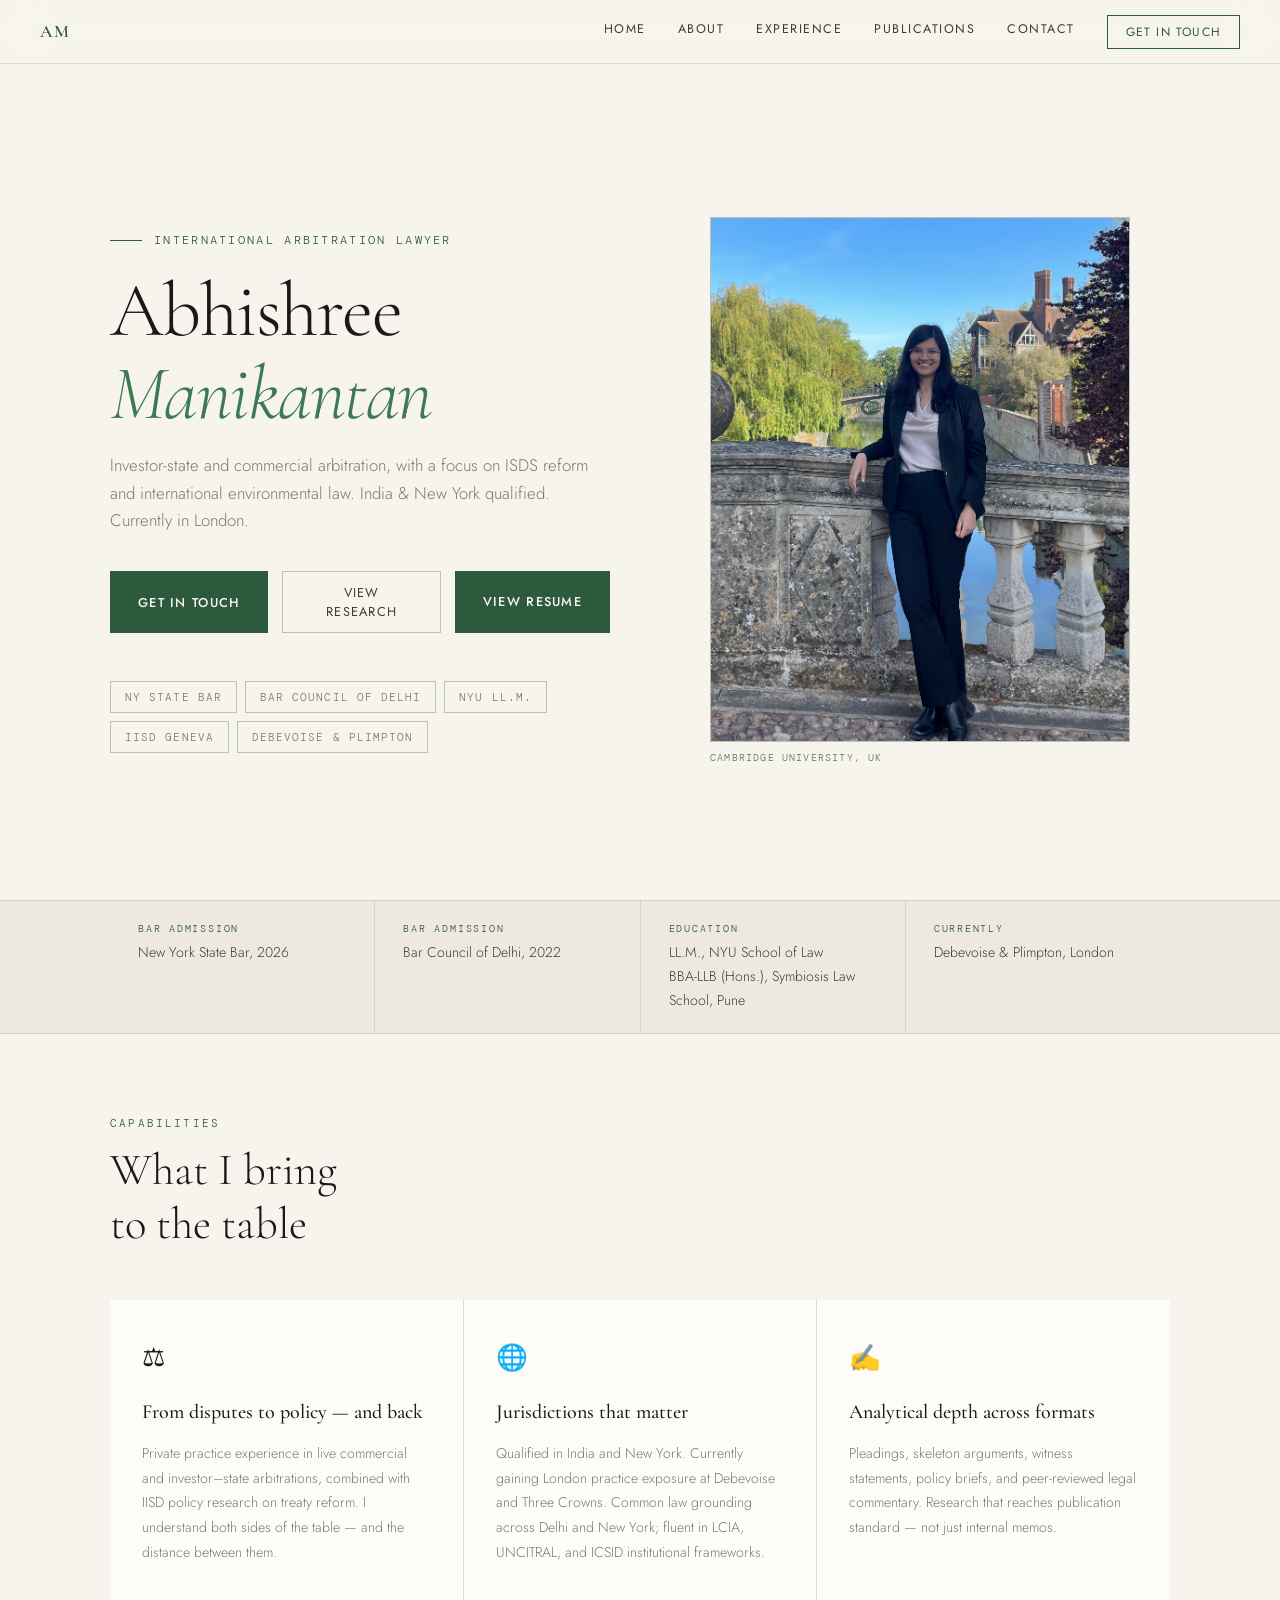
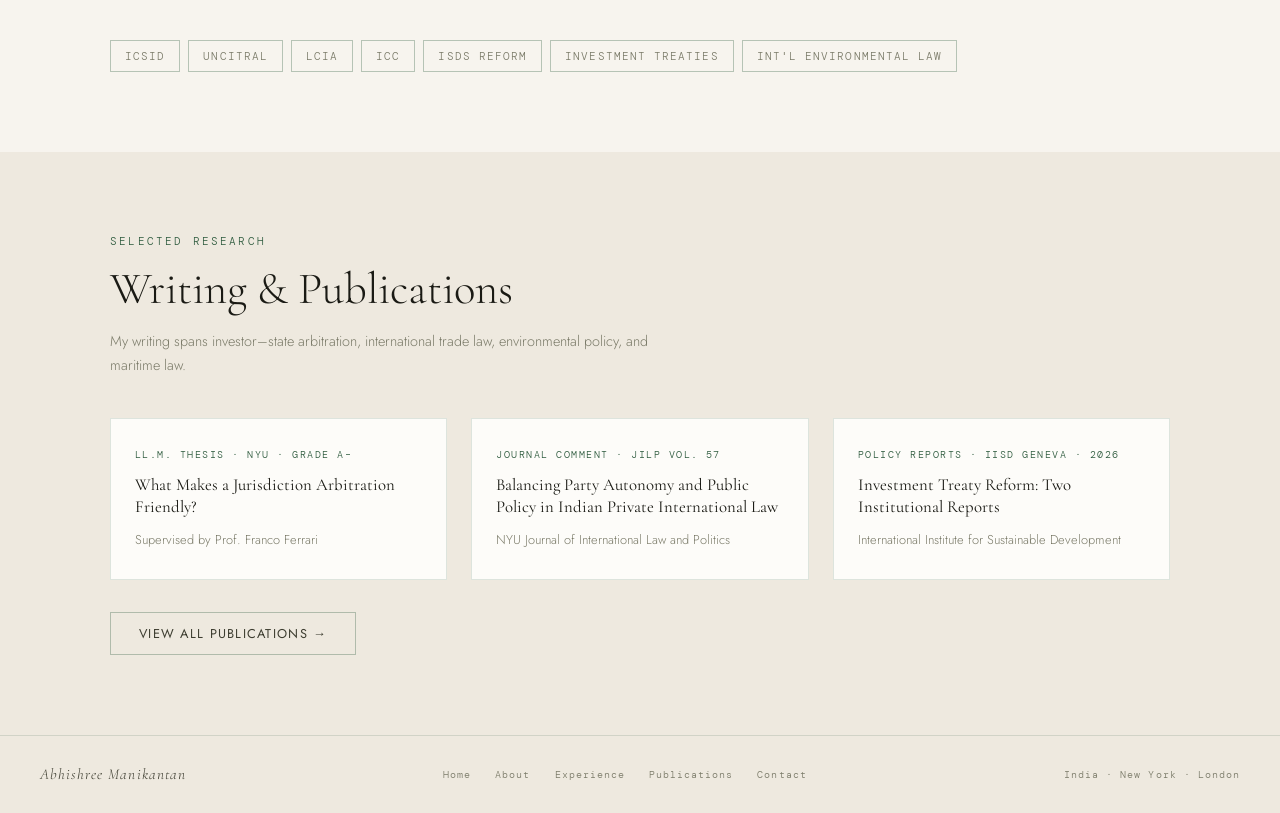
==== commit 16439fba: "Fixed home page buttons" ====
--- a/index.html
+++ b/index.html
@@ -143,12 +143,12 @@
   margin-bottom: 36px; line-height: 1.65; max-width: 52ch;
 }
 
-.btn-row { display: flex; gap: 14px; flex-wrap: wrap; margin-bottom: 48px; }
+.btn-row { display: flex; gap: 14px; margin-bottom: 48px; }
 .btn-primary {
   padding: 12px 28px; background: var(--green); color: var(--bg);
   font-family: 'Jost', sans-serif; font-size: 0.8rem; font-weight: 500;
   letter-spacing: 0.1em; text-transform: uppercase; cursor: pointer;
-  transition: background 0.2s; border: none;
+  transition: background 0.2s; border: none; display:  flex; flex-direction: row; align-items: center; white-space: nowrap;
 }
 .btn-primary:hover { background: var(--green-lt); }
 .btn-outline {
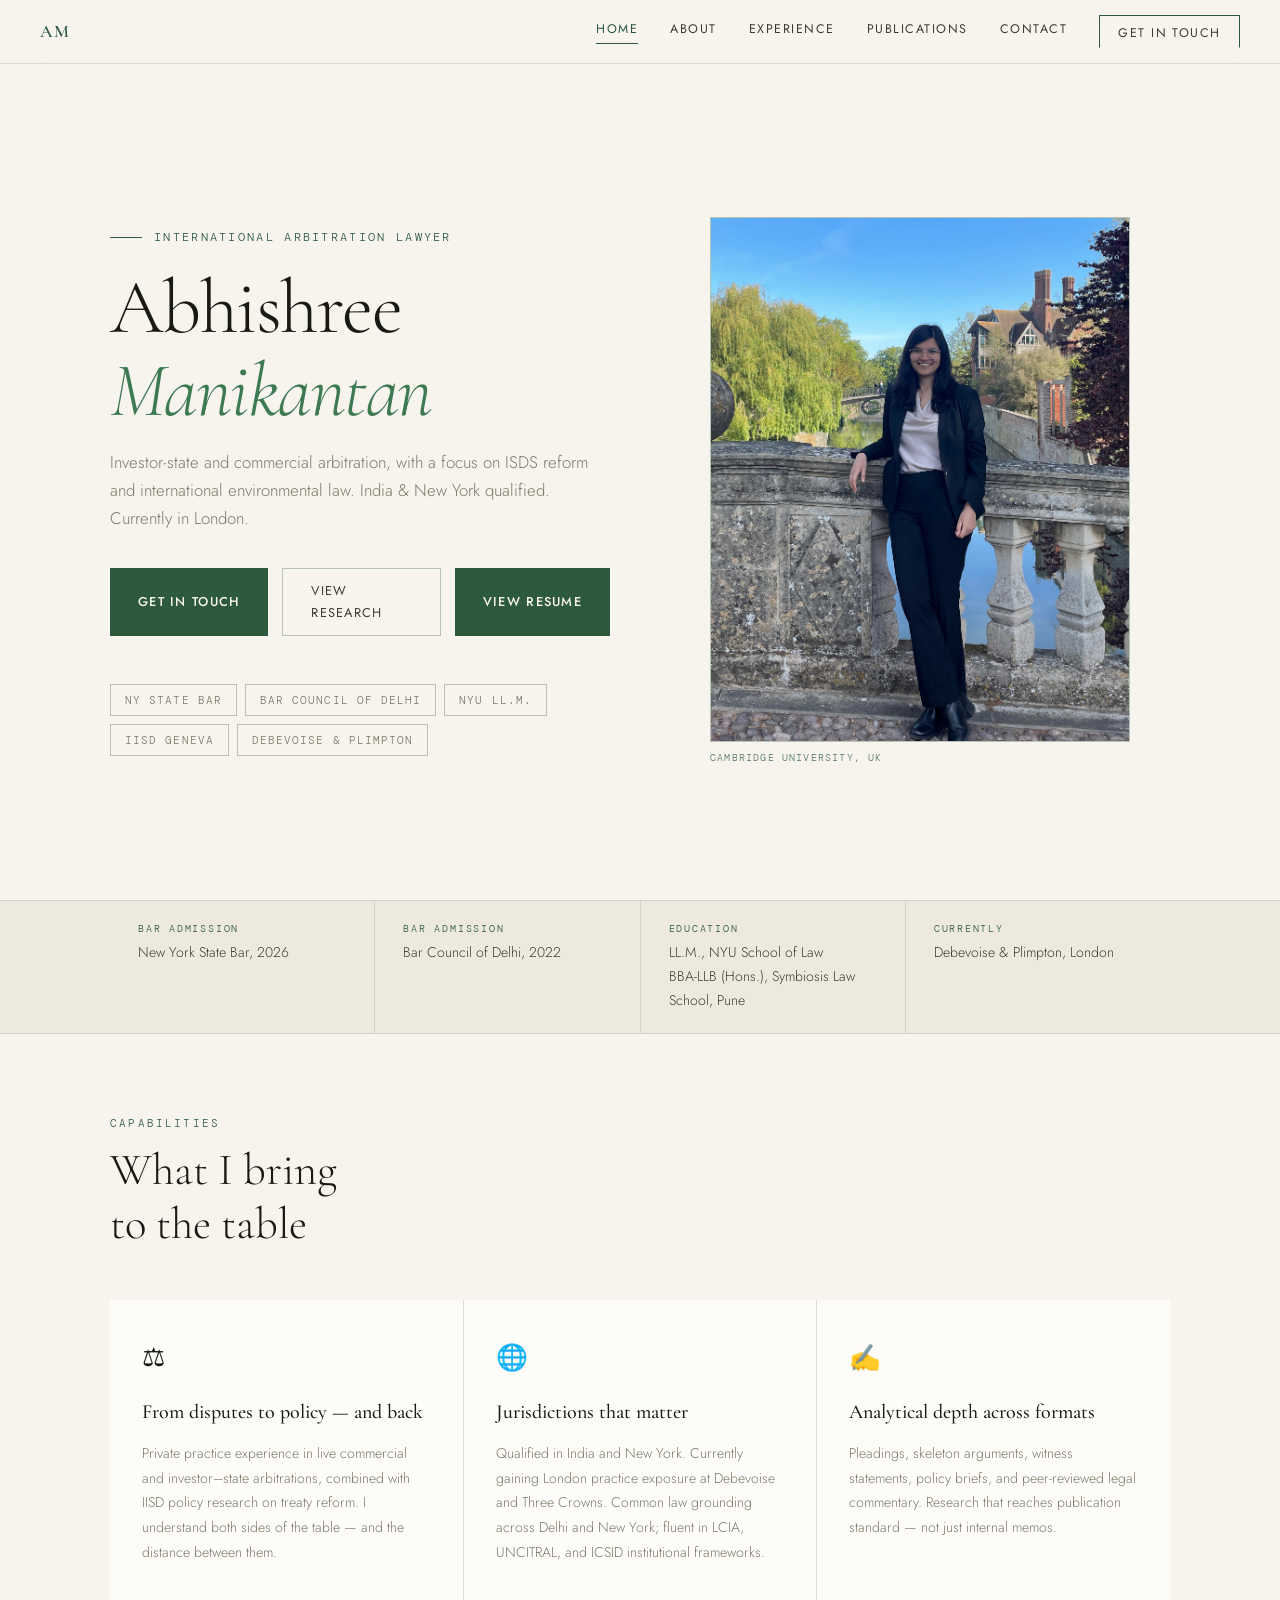
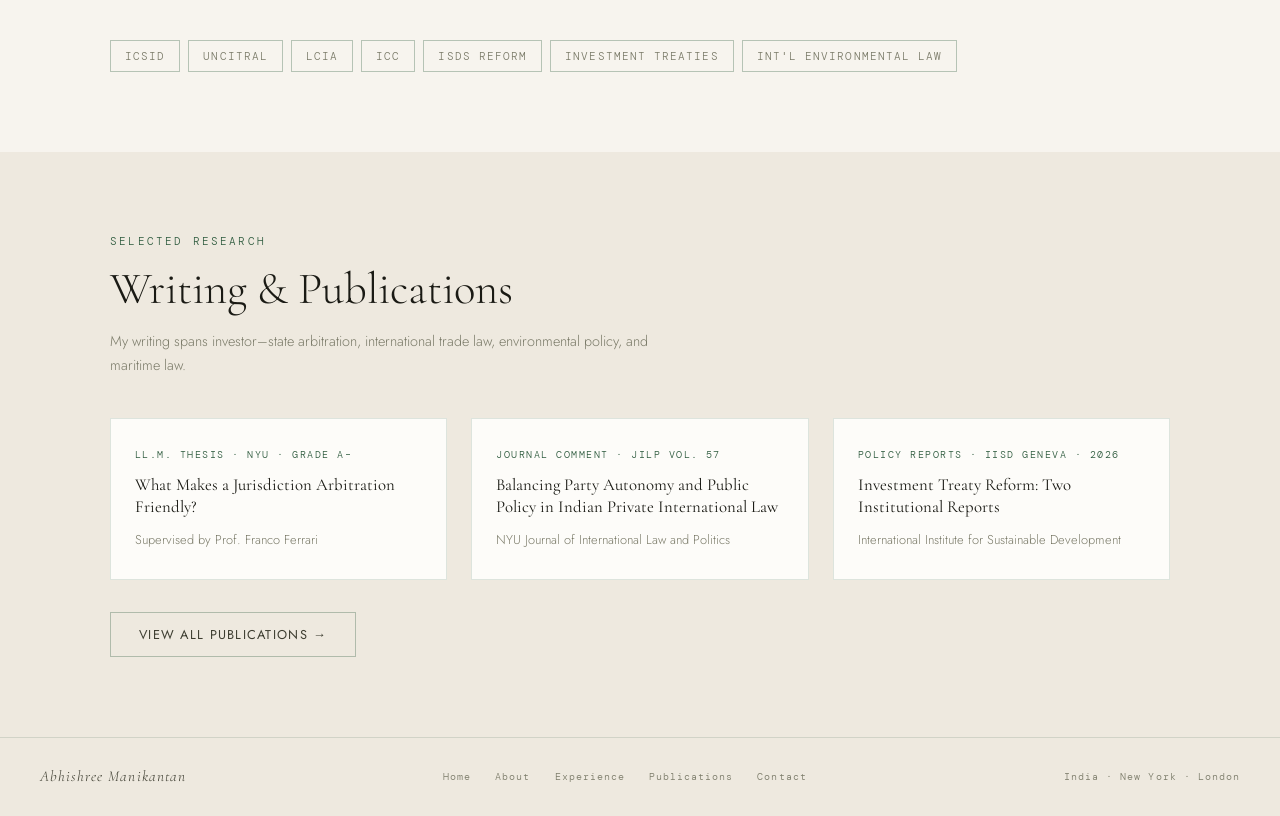
==== commit 05da29ce: "Split into multiple pages" ====
--- a/index.html
+++ b/index.html
@@ -1,1267 +1,165 @@
-<!DOCTYPE html>
-<html lang="en">
-<head>
-<meta charset="UTF-8">
-<meta name="viewport" content="width=device-width, initial-scale=1.0">
-<title>Abhishree Manikantan | International Arbitration Lawyer | London</title>
-<meta name="description" content="International arbitration lawyer, dual India–New York qualified. Investment treaty arbitration, ISDS reform, and international environmental law. Currently in London at Debevoise &amp; Plimpton and Three Crowns.">
-<link rel="preconnect" href="https://fonts.googleapis.com">
-<link rel="preconnect" href="https://fonts.gstatic.com" crossorigin>
-<link href="https://fonts.googleapis.com/css2?family=Cormorant+Garamond:ital,wght@0,300;0,400;0,500;0,600;1,300;1,400;1,500&family=Jost:wght@300;400;500&family=DM+Mono:wght@300;400&display=swap" rel="stylesheet">
-<style>
-*, *::before, *::after { box-sizing: border-box; margin: 0; padding: 0; }
-
-:root {
-  --bg:        #F7F4EE;
-  --bg-soft:   #EEE9DF;
-  --bg-card:   #FDFCF9;
-  --ink:       #1A1A14;
-  --ink-mid:   #3D3D30;
-  --muted:     #7A7A68;
-  --green:     #2D5A3D;
-  --green-lt:  #3D7A52;
-  --green-pale:#C8DDD0;
-  --green-faint:#EBF3EE;
-  --border:    rgba(45,90,61,0.15);
-  --border-s:  rgba(45,90,61,0.32);
-  --glass:     rgba(247,244,238,0.88);
-  --tag-arb:   rgba(70,110,180,0.1);
-  --tag-pol:   rgba(45,90,61,0.12);
-  --tag-arb-t: #3B6BAA;
-  --tag-pol-t: #2D5A3D;
-}
-
-html { scroll-behavior: smooth; }
-body {
-  background: var(--bg);
-  color: var(--ink);
-  font-family: 'Jost', sans-serif;
-  font-weight: 300;
-  font-size: 16px;
-  line-height: 1.7;
-  min-height: 100vh;
-  overflow-x: hidden;
-}
-
-/* ── TYPOGRAPHY ── */
-h1, h2, h3 { font-family: 'Cormorant Garamond', serif; }
-h1 { font-size: clamp(2.8rem, 6vw, 5.2rem); font-weight: 300; line-height: 1.08; letter-spacing: -0.02em; }
-h2 { font-size: clamp(1.8rem, 3.5vw, 2.8rem); font-weight: 300; line-height: 1.2; }
-h3 { font-size: clamp(1.2rem, 2vw, 1.6rem); font-weight: 400; }
-p { max-width: 68ch; }
-a { color: inherit; text-decoration: none; }
-strong { font-weight: 500; color: var(--ink); }
-em { color: var(--green-lt); }
-
-/* ── LAYOUT ── */
-.container { max-width: 1140px; margin: 0 auto; padding: 0 40px; }
-@media(max-width:768px){ .container { padding: 0 20px; } }
-
-/* ── NAV ── */
-nav {
-  position: fixed; top: 0; left: 0; right: 0; z-index: 100;
-  padding: 0 40px;
-  display: flex; align-items: center; justify-content: space-between;
-  height: 64px;
-  background: var(--glass);
-  backdrop-filter: blur(20px);
-  border-bottom: 1px solid var(--border);
-}
-.nav-logo {
-  font-family: 'Cormorant Garamond', serif;
-  font-size: 1.1rem; font-weight: 600; letter-spacing: 0.06em;
-  color: var(--green); cursor: pointer;
-}
-.nav-links { display: flex; gap: 32px; align-items: center; }
-.nav-links a {
-  font-size: 0.78rem; font-weight: 400; letter-spacing: 0.12em;
-  text-transform: uppercase; color: var(--ink-mid);
-  transition: color 0.2s; cursor: pointer;
-  padding-bottom: 2px; border-bottom: 1px solid transparent;
-}
-.nav-links a:hover, .nav-links a.active { color: var(--green); border-bottom-color: var(--green); }
-.nav-cta {
-  font-size: 0.75rem; letter-spacing: 0.1em; text-transform: uppercase;
-  padding: 7px 18px; border: 1px solid var(--green);
-  color: var(--green); cursor: pointer; transition: all 0.2s;
-  font-family: 'Jost', sans-serif; font-weight: 400; background: none;
-}
-.nav-cta:hover { background: var(--green); color: var(--bg); }
-.hamburger { display: none; flex-direction: column; gap: 5px; cursor: pointer; padding: 4px; }
-.hamburger span { display: block; width: 22px; height: 1px; background: var(--ink); transition: all 0.3s; }
-@media(max-width:768px){
-  .nav-links { display: none; }
-  .hamburger { display: flex; }
-  .nav-links.open {
-    display: flex; flex-direction: column; position: fixed;
-    top: 64px; left: 0; right: 0; background: var(--bg);
-    padding: 24px 40px 32px; gap: 20px; border-bottom: 1px solid var(--border);
-    align-items: flex-start;
-  }
-  .nav-cta { display: none; }
-}
-
-/* ── PAGE SYSTEM ── */
-.page { display: none; padding-top: 64px; min-height: 100vh; }
-.page.active { display: block; animation: fadeIn 0.35s ease; }
-@keyframes fadeIn { from { opacity:0; transform:translateY(10px); } to { opacity:1; transform:none; } }
-
-/* ── PAGE HEADER ── */
-.page-header {
-  padding: 64px 40px 48px; max-width: 1140px; margin: 0 auto;
-  border-bottom: 1px solid var(--border);
-}
-@media(max-width:768px){ .page-header { padding: 48px 20px 36px; } }
-.page-header-eyebrow {
-  font-family: 'DM Mono', monospace; font-size: 0.68rem; letter-spacing: 0.2em;
-  text-transform: uppercase; color: var(--green); margin-bottom: 10px;
-}
-
-/* ── HOME ── */
-.hero {
-  min-height: calc(100vh - 64px);
-  display: grid; grid-template-columns: 1fr 1fr;
-  align-items: center; gap: 60px;
-  padding: 80px 40px 60px;
-  max-width: 1140px; margin: 0 auto;
-}
-@media(max-width:900px){ .hero { grid-template-columns: 1fr; padding: 60px 20px 40px; } }
-@media(max-width:900px){ .hero-visual { order: -1; } }
-
-.hero-eyebrow {
-  font-family: 'DM Mono', monospace; font-size: 0.72rem;
-  letter-spacing: 0.2em; text-transform: uppercase; color: var(--green);
-  margin-bottom: 20px; display: flex; align-items: center; gap: 12px;
-}
-.hero-eyebrow::before { content:''; display:block; width:32px; height:1px; background:var(--green); }
-
-.hero-title { margin-bottom: 16px; color: var(--ink); }
-.hero-title em { font-style: italic; color: var(--green-lt); }
-
-.hero-sub {
-  font-size: 1.05rem; color: var(--muted); font-weight: 300;
-  margin-bottom: 36px; line-height: 1.65; max-width: 52ch;
-}
-
-.btn-row { display: flex; gap: 14px; margin-bottom: 48px; }
-.btn-primary {
-  padding: 12px 28px; background: var(--green); color: var(--bg);
-  font-family: 'Jost', sans-serif; font-size: 0.8rem; font-weight: 500;
-  letter-spacing: 0.1em; text-transform: uppercase; cursor: pointer;
-  transition: background 0.2s; border: none; display:  flex; flex-direction: row; align-items: center; white-space: nowrap;
-}
-.btn-primary:hover { background: var(--green-lt); }
-.btn-outline {
-  padding: 11px 28px; border: 1px solid var(--border-s); color: var(--ink-mid);
-  font-family: 'Jost', sans-serif; font-size: 0.8rem; font-weight: 400;
-  letter-spacing: 0.1em; text-transform: uppercase; cursor: pointer;
-  transition: all 0.2s; background: none;
-}
-.btn-outline:hover { border-color: var(--green); color: var(--green); }
-
-/* Globe */
-.hero-visual { display:flex; align-items:center; justify-content:center; }
-.globe-wrap { position:relative; width:340px; height:340px; }
-@media(max-width:900px){ .globe-wrap { width:220px; height:220px; } }
-
-/* Chip row */
-.chip-row { display: flex; flex-wrap: wrap; gap: 8px; margin-top: 40px; }
-.chip {
-  font-family: 'DM Mono', monospace; font-size: 0.67rem; letter-spacing: 0.1em;
-  padding: 6px 14px; border: 1px solid var(--border-s); color: var(--muted);
-  text-transform: uppercase; transition: all 0.2s; cursor: default;
-}
-.chip:hover { border-color: var(--green); color: var(--green); }
-
-/* Cred strip */
-.cred-strip {
-  border-top: 1px solid var(--border); border-bottom: 1px solid var(--border);
-  background: var(--bg-soft);
-}
-.cred-strip-inner {
-  max-width: 1140px; margin: 0 auto; padding: 0 40px;
-  display: flex; flex-wrap: wrap; align-items: stretch;
-}
-.cred-item {
-  flex: 1; min-width: 200px; padding: 20px 28px;
-  border-right: 1px solid var(--border);
-  display: flex; flex-direction: column; gap: 3px;
-}
-.cred-item:last-child { border-right: none; }
-.cred-label { font-family: 'DM Mono', monospace; font-size: 0.62rem; letter-spacing: 0.18em; text-transform: uppercase; color: var(--green); }
-.cred-value { font-size: 0.88rem; color: var(--ink-mid); font-weight: 300; }
-@media(max-width:768px){
-  .cred-strip-inner { flex-direction: column; }
-  .cred-item { border-right: none; border-bottom: 1px solid var(--border); padding: 14px 0; }
-  .cred-item:last-child { border-bottom: none; }
-}
-
-/* What I Bring */
-.section { padding: 80px 0; }
-.section-label {
-  font-family: 'DM Mono', monospace; font-size: 0.68rem; letter-spacing: 0.2em;
-  text-transform: uppercase; color: var(--green); margin-bottom: 12px;
-}
-.section-title { margin-bottom: 48px; }
-
-.bring-grid { display: grid; grid-template-columns: repeat(3,1fr); gap: 1px; background: var(--border); }
-@media(max-width:768px){ .bring-grid { grid-template-columns: 1fr; } }
-.bring-card {
-  background: var(--bg-card); padding: 36px 32px;
-  transition: background 0.2s;
-}
-
-.bring-icon { font-size: 1.6rem; margin-bottom: 16px; }
-.bring-head { font-family: 'Cormorant Garamond', serif; font-size: 1.25rem; font-weight: 500; margin-bottom: 12px; color: var(--ink); }
-.bring-body { font-size: 0.88rem; color: var(--muted); line-height: 1.75; }
-
-/* Pub teaser */
-.pub-teaser { padding: 80px 0; background: var(--bg-soft); }
-.pub-grid { display: grid; grid-template-columns: repeat(3,1fr); gap: 24px; margin-top: 40px; }
-@media(max-width:900px){ .pub-grid { grid-template-columns: 1fr; } }
-.pub-card-small {
-  border: 1px solid var(--border); padding: 28px 24px; background: var(--bg-card);
-  position: relative; overflow: hidden; transition: border-color 0.2s, transform 0.2s; cursor: pointer;
-}
-.pub-card-small:hover { border-color: var(--border-s); transform: translateY(-3px); }
-.pub-card-small::before {
-  content:''; position:absolute; top:0; left:0; right:0; height:2px;
-  background: var(--green); transform:scaleX(0); transition:transform 0.3s; transform-origin:left;
-}
-.pub-card-small:hover::before { transform:scaleX(1); }
-.pub-type { font-family: 'DM Mono', monospace; font-size: 0.62rem; letter-spacing: 0.15em; text-transform: uppercase; color: var(--green); margin-bottom: 10px; }
-.pub-title-small { font-family: 'Cormorant Garamond', serif; font-size: 1.05rem; font-weight: 400; line-height: 1.35; margin-bottom: 10px; color: var(--ink); }
-.pub-venue { font-size: 0.8rem; color: var(--muted); }
-
-/* ── ABOUT ── */
-.about-hero {
-  padding: 64px 40px 80px; max-width: 1140px; margin: 0 auto;
-  display: grid; grid-template-columns: 1fr 360px; gap: 80px; align-items: start;
-}
-@media(max-width:960px){ .about-hero { grid-template-columns: 1fr; padding: 48px 20px 60px; } }
-
-.about-text p { margin-bottom: 20px; font-size: 0.95rem; color: var(--ink-mid); line-height: 1.8; max-width: 62ch; }
-.about-text p.lead { font-family: 'Cormorant Garamond', serif; font-size: 1.22rem; font-weight: 300; color: var(--ink); line-height: 1.65; margin-bottom: 28px; }
-
-.sidebar-card {
-  border: 1px solid var(--border); padding: 22px 20px; margin-bottom: 14px; background: var(--bg-card);
-}
-.sidebar-title { font-family: 'DM Mono', monospace; font-size: 0.65rem; letter-spacing: 0.18em; text-transform: uppercase; color: var(--green); margin-bottom: 14px; }
-.sidebar-item { font-size: 0.83rem; color: var(--ink-mid); padding: 7px 0; border-bottom: 1px solid var(--border); }
-.sidebar-item:last-child { border-bottom: none; }
-.sidebar-item strong { display: block; color: var(--ink); font-weight: 500; margin-bottom: 1px; }
-
-/* ── EXPERIENCE ── */
-.exp-wrap { max-width: 1140px; margin: 0 auto; padding: 60px 40px 80px; }
-@media(max-width:768px){ .exp-wrap { padding: 40px 20px 60px; } }
-
-.filter-bar { display: flex; gap: 8px; margin-bottom: 52px; flex-wrap: wrap; }
-.filter-btn {
-  font-family: 'DM Mono', monospace; font-size: 0.68rem; letter-spacing: 0.12em;
-  text-transform: uppercase; padding: 8px 18px;
-  border: 1px solid var(--border); color: var(--muted);
-  background: none; cursor: pointer; transition: all 0.2s;
-}
-.filter-btn.active, .filter-btn:hover { border-color: var(--green); color: var(--green); background: var(--green-faint); }
-
-.exp-timeline { position: relative; padding-left: 28px; }
-.exp-timeline::before {
-  content:''; position:absolute; left:0; top:8px; bottom:8px;
-  width:1px; background: linear-gradient(to bottom, var(--green), var(--green-pale));
-}
-.exp-item { position:relative; margin-bottom: 40px; transition: opacity 0.3s; }
-.exp-item.dimmed { opacity: 0.18; pointer-events: none; }
-.exp-dot {
-  position:absolute; left:-33px; top:12px;
-  width:10px; height:10px; border-radius:50%;
-  background: var(--bg); border: 1.5px solid var(--green); transition: background 0.2s;
-}
-.exp-item:hover .exp-dot { background: var(--green); }
-
-.exp-card {
-  border: 1px solid var(--border); padding: 26px 28px 22px; background: var(--bg-card);
-  cursor: pointer; transition: border-color 0.2s;
-}
-.exp-card:hover { border-color: var(--border-s); }
-.exp-card.upcoming { border-left: 3px solid var(--green); }
-.exp-meta { display:flex; justify-content:space-between; align-items:flex-start; flex-wrap:wrap; gap:8px; margin-bottom:6px; }
-.exp-role { font-family: 'Cormorant Garamond', serif; font-size: 1.18rem; font-weight: 500; color: var(--ink); }
-.exp-dates { font-family: 'DM Mono', monospace; font-size: 0.65rem; letter-spacing: 0.1em; color: var(--green); padding-top: 4px; }
-.exp-org { font-size: 0.88rem; color: var(--green-lt); margin-bottom: 8px; font-weight: 400; }
-.exp-tags { display:flex; gap:6px; margin-bottom: 10px; flex-wrap:wrap; }
-.exp-tag {
-  font-family: 'DM Mono', monospace; font-size: 0.6rem; letter-spacing: 0.1em;
-  text-transform: uppercase; padding: 3px 10px; border-radius: 1px;
-}
-.exp-tag.arb { background: var(--tag-arb); color: var(--tag-arb-t); }
-.exp-tag.pol { background: var(--tag-pol); color: var(--tag-pol-t); }
-.exp-upcoming-badge {
-  font-family: 'DM Mono', monospace; font-size: 0.6rem; letter-spacing: 0.12em;
-  text-transform: uppercase; padding: 3px 10px;
-  background: var(--green-faint); color: var(--green); border: 1px solid var(--green-pale);
-}
-.exp-detail { display:none; }
-.exp-detail.open { display:block; }
-.exp-detail ul { margin-top: 12px; padding-left: 16px; }
-.exp-detail li { font-size: 0.87rem; color: var(--muted); padding: 4px 0; line-height: 1.65; }
-.exp-detail li::marker { color: var(--green); }
-
-/* Leadership */
-.leadership-grid { display:grid; grid-template-columns: repeat(2,1fr); gap:20px; background:transparent; margin-top:20px; }
-@media(max-width:768px){ .leadership-grid { grid-template-columns:1fr; } }
-.lead-card { background: var(--bg-card); padding: 28px 24px; border: 1px solid var(--border); }
-.lead-icon { font-size: 1.4rem; margin-bottom: 12px; }
-.lead-head { font-family: 'Cormorant Garamond', serif; font-size: 1.1rem; font-weight: 500; margin-bottom: 8px; color: var(--ink); }
-.lead-body { font-size: 0.82rem; color: var(--muted); line-height: 1.75; }
-.lead-chips { display:flex; gap:6px; flex-wrap:wrap; margin-top:14px; }
-.lead-chip { font-family:'DM Mono',monospace; font-size:0.6rem; padding:3px 8px; border:1px solid var(--border); color:var(--muted); letter-spacing:0.06em; }
-
-/* ── PUBLICATIONS ── */
-.pub-wrap { max-width: 1140px; margin: 0 auto; padding: 60px 40px 80px; }
-@media(max-width:768px){ .pub-wrap { padding: 40px 20px 60px; } }
-
-.pub-intro { font-family: 'Cormorant Garamond', serif; font-size: 1.18rem; font-weight: 300; color: var(--muted); margin-bottom: 48px; font-style: italic; max-width: 72ch; }
-
-.pub-tier-label {
-  font-family: 'DM Mono', monospace; font-size: 0.63rem; letter-spacing: 0.2em;
-  text-transform: uppercase; color: var(--green); padding-bottom: 10px;
-  border-bottom: 1px solid var(--border); margin-bottom: 24px; margin-top: 52px;
-}
-.pub-tier-label:first-of-type { margin-top: 0; }
-
-.pub-card-lg {
-  border: 1px solid var(--border); padding: 30px 28px; margin-bottom: 14px;
-  display: grid; grid-template-columns: 1fr auto; gap: 20px; align-items: start;
-  background: var(--bg-card); transition: border-color 0.2s;
-}
-.pub-card-lg:hover { border-color: var(--border-s); }
-.pub-title { font-family: 'Cormorant Garamond', serif; font-size: 1.15rem; font-weight: 400; line-height: 1.4; margin-bottom: 10px; color: var(--ink); }
-.pub-desc { font-size: 0.84rem; color: var(--muted); line-height: 1.7; max-width: 70ch; }
-.pub-venue-full { font-size: 0.78rem; color: var(--green); margin-top: 10px; font-family: 'DM Mono', monospace; letter-spacing: 0.06em; }
-.pub-link {
-  font-family: 'DM Mono', monospace; font-size: 0.65rem; letter-spacing: 0.1em;
-  text-transform: uppercase; color: var(--muted); border: 1px solid var(--border);
-  padding: 8px 14px; white-space: nowrap; transition: all 0.2s; cursor: pointer;
-  align-self: flex-start; margin-top: 4px;
-}
-.pub-link:hover { border-color: var(--green); color: var(--green); }
-@media(max-width:600px){ .pub-card-lg { grid-template-columns:1fr; } }
-
-.iisd-cluster { border: 1px solid var(--border); padding: 26px 28px; margin-bottom: 14px; background: var(--bg-card); }
-.iisd-cluster-head { font-family: 'Cormorant Garamond', serif; font-size: 1rem; color: var(--green-lt); margin-bottom: 18px; font-style: italic; }
-.iisd-item { padding: 13px 0; border-bottom: 1px solid var(--border); }
-.iisd-item:last-child { border-bottom: none; padding-bottom: 0; }
-.iisd-item-title { font-size: 0.9rem; color: var(--ink); margin-bottom: 4px; line-height: 1.4; }
-.iisd-item-meta { font-family: 'DM Mono', monospace; font-size: 0.62rem; color: var(--green); letter-spacing: 0.08em; }
-
-.pub-mini { padding: 13px 0; border-bottom: 1px solid var(--border); display:flex; align-items:baseline; gap:16px; }
-.pub-mini:last-child { border-bottom: none; }
-.pub-mini-year { font-family: 'DM Mono', monospace; font-size: 0.62rem; color: var(--green); min-width: 36px; }
-.pub-mini-title { font-size: 0.88rem; color: var(--ink-mid); line-height: 1.5; }
-.pub-mini-venue { font-size: 0.78rem; color: var(--muted); margin-top: 2px; }
-
-/* ── CONTACT ── */
-.contact-wrap {
-  max-width: 900px; margin: 0 auto; padding: 80px 40px;
-  display: grid; grid-template-columns: 1fr 1fr; gap: 80px;
-}
-@media(max-width:768px){ .contact-wrap { grid-template-columns:1fr; padding: 60px 20px; gap:48px; } }
-
-.contact-avail {
-  background: var(--green-faint); border: 1px solid var(--green-pale);
-  padding: 20px; margin-bottom: 28px;
-}
-.contact-avail-label { font-family: 'DM Mono', monospace; font-size: 0.62rem; letter-spacing: 0.2em; text-transform: uppercase; color: var(--green); margin-bottom: 6px; }
-.contact-avail-text { font-size: 0.88rem; color: var(--ink-mid); line-height: 1.6; }
-
-.contact-method {
-  display:flex; align-items:center; gap:14px;
-  padding: 13px 18px; border: 1px solid var(--border); background: var(--bg-card);
-  font-size: 0.88rem; color: var(--ink-mid); transition: border-color 0.2s; margin-bottom: 10px;
-}
-.contact-method:hover { border-color: var(--border-s); }
-.contact-method-icon { color: var(--green); font-size: 0.95rem; min-width: 18px; }
-.contact-method a { color: var(--ink-mid); }
-.contact-method a:hover { color: var(--green); }
-
-.bar-admit { padding: 16px 20px; border: 1px solid var(--border); margin-top: 20px; background: var(--bg-card); }
-.bar-admit-label { font-family: 'DM Mono', monospace; font-size: 0.6rem; letter-spacing: 0.18em; text-transform: uppercase; color: var(--green); margin-bottom: 10px; }
-.bar-item { font-size: 0.82rem; color: var(--muted); padding: 5px 0; border-bottom: 1px solid var(--border); }
-.bar-item:last-child { border-bottom: none; }
-
-.form-group { margin-bottom: 18px; }
-label { display:block; font-family:'DM Mono',monospace; font-size:0.62rem; letter-spacing:0.15em; text-transform:uppercase; color:var(--green); margin-bottom:6px; }
-input, textarea {
-  width:100%; background: var(--bg-card); border:1px solid var(--border);
-  color: var(--ink); padding:11px 14px; font-family:'Jost',sans-serif;
-  font-size:0.88rem; font-weight:300; outline:none; transition:border-color 0.2s;
-}
-input:focus, textarea:focus { border-color: var(--green); }
-textarea { min-height: 130px; resize: vertical; }
-.form-success { display:none; font-size:0.88rem; color:var(--green); padding:14px; border:1px solid var(--green-pale); background:var(--green-faint); margin-top:8px; }
-
-/* ── FOOTER ── */
-footer {
-  border-top: 1px solid var(--border); padding: 26px 40px;
-  display:flex; justify-content:space-between; align-items:center;
-  font-family:'DM Mono',monospace; font-size:0.65rem; letter-spacing:0.1em;
-  color: var(--muted); flex-wrap:wrap; gap:12px;
-  background: var(--bg-soft);
-}
-.footer-links { display:flex; gap:24px; }
-.footer-links span { cursor:pointer; transition:color 0.2s; }
-.footer-links span:hover { color: var(--green); }
-
-/* ── SCROLL REVEALS ── */
-.reveal { opacity:0; transform:translateY(16px); transition:opacity 0.55s, transform 0.55s; }
-.reveal.visible { opacity:1; transform:none; }
-
-/* ── HERO PHOTO ── */
-.hero-photo-wrap { width:100%; max-width:420px; }
-.hero-photo-fig { margin:0; }
-.hero-photo {
-  width:100%; aspect-ratio:4/5; object-fit:cover; object-position:center 8%;
-  display:block; border:1px solid var(--border-s);
-  filter:contrast(1.02) saturate(0.93);
-}
-.hero-photo-cap {
-  font-family:'DM Mono',monospace; font-size:0.62rem; letter-spacing:0.12em;
-  text-transform:uppercase; color:var(--green); margin-top:8px; opacity:0.8;
-}
-@media(max-width:900px){ .hero-photo-wrap { max-width:280px; margin:0 auto; } }
-
-/* ── ABOUT PHOTO ── */
-.about-photo-fig { margin:0 0 32px 0; }
-.about-photo {
-  width:100%; max-width:480px; aspect-ratio:4/5; object-fit:cover;
-  object-position:center 5%; display:block; border:1px solid var(--border-s);
-  filter:contrast(1.02) saturate(0.9);
-}
-.about-photo-cap {
-  font-family:'DM Mono',monospace; font-size:0.62rem; letter-spacing:0.12em;
-  text-transform:uppercase; color:var(--green); margin-top:8px; opacity:0.8;
-}
-
-/* ── EXPERIENCE GLOBE ── */
-.page-header-flex { display:grid; grid-template-columns:1fr auto; align-items:center; gap:40px; }
-.exp-globe-wrap canvas { display:block; }
-@media(max-width:768px){ .exp-globe-wrap { display:none; } .page-header-flex { display:block; } }
-
-/* ── MOBILE ── */
-@media(max-width:600px){
-  .hero { padding:40px 16px 32px; gap:32px; min-height:auto; }
-  .hero-sub { font-size:0.95rem; }
-  .btn-primary, .btn-outline { padding:10px 20px; font-size:0.75rem; }
-  .chip { font-size:0.6rem; padding:5px 10px; }
-  .chip-row { margin-top:24px; }
-  .hero-photo-wrap { width:200px !important; height:auto !important; margin:0 auto; }
-  .section { padding:48px 0; }
-  .container { padding:0 16px; }
-  .about-hero { padding:36px 16px 48px; gap:36px; }
-  .page-header { padding:36px 16px 28px; }
-  .exp-wrap { padding:32px 16px 48px; }
-  .leadership-grid { grid-template-columns:1fr !important; }
-  .pub-wrap { padding:32px 16px 48px; }
-  .contact-wrap { padding:40px 16px; gap:36px; }
-  footer { padding:20px 16px; flex-direction:column; align-items:flex-start; gap:16px; }
-  .footer-links { flex-wrap:wrap; gap:14px; }
-}
-</style>
-</head>
-<body>
-
-<!-- NAV -->
-<nav>
-  <div class="nav-logo" onclick="navigate('home')">AM</div>
-  <div class="nav-links" id="nav-links">
-    <a onclick="navigate('home')" data-page="home">Home</a>
-    <a onclick="navigate('about')" data-page="about">About</a>
-    <a onclick="navigate('experience')" data-page="experience">Experience</a>
-    <a onclick="navigate('publications')" data-page="publications">Publications</a>
-    <a onclick="navigate('contact')" data-page="contact">Contact</a>
-    <button class="nav-cta" onclick="navigate('contact')">Get in Touch</button>
-  </div>
-  <div class="hamburger" id="hamburger" onclick="toggleMenu()">
-    <span></span><span></span><span></span>
-  </div>
-</nav>
-
-<!-- ══════════════════════════════════════
-     HOME
-══════════════════════════════════════ -->
-<div id="page-home" class="page active">
-
-  <div class="hero">
-    <div class="hero-content">
-      <div class="hero-eyebrow">International Arbitration Lawyer</div>
-      <h1 class="hero-title">Abhishree<br><em>Manikantan</em></h1>
-      <p class="hero-sub">Investor-state and commercial arbitration, with a focus on ISDS reform and international environmental law. India &amp; New York qualified. Currently in London.</p>
-      <div class="btn-row">
-        <button class="btn-primary" onclick="navigate('contact')">Get in Touch</button>
-        <button class="btn-outline" onclick="navigate('publications')">View Research</button>
-        <a class="btn-primary" href="./resume.pdf" download="Abhishree_Manikantan_Resume.pdf" target="_blank">View Resume</a>
-      </div>
-      <div class="chip-row">
-        <span class="chip">NY State Bar</span>
-        <span class="chip">Bar Council of Delhi</span>
-        <span class="chip">NYU LL.M.</span>
-        <span class="chip">IISD Geneva</span>
-        <span class="chip">Debevoise &amp; Plimpton</span>
-      </div>
-    </div>
-
-    <div class="hero-visual">
-      <div class="hero-photo-wrap">
-        <figure class="hero-photo-fig">
-          <img src="./cambridge.jpg" alt="Abhishree Manikantan at Cambridge University" class="hero-photo">
-          <figcaption class="hero-photo-cap">Cambridge University, UK</figcaption>
-        </figure>
-      </div>
-    </div>
-  </div>
-
-  <!-- CREDENTIALS STRIP -->
-  <div class="cred-strip">
-    <div class="cred-strip-inner">
-      <div class="cred-item">
-        <span class="cred-label">Bar Admission</span>
-        <span class="cred-value">New York State Bar, 2026</span>
-      </div>
-      <div class="cred-item">
-        <span class="cred-label">Bar Admission</span>
-        <span class="cred-value">Bar Council of Delhi, 2022</span>
-      </div>
-      <div class="cred-item">
-        <span class="cred-label">Education</span>
-        <span class="cred-value">LL.M., NYU School of Law </br>BBA-LLB (Hons.), Symbiosis Law School, Pune</span>
-      </div>
-      <div class="cred-item">
-        <span class="cred-label">Currently</span>
-        <span class="cred-value">Debevoise &amp; Plimpton, London</span>
-      </div>
-    </div>
-  </div>
-
-  <!-- WHAT I BRING -->
-  <div class="section">
-    <div class="container">
-      <div class="section-label">Capabilities</div>
-      <h2 class="section-title">What I bring<br>to the table</h2>
-      <div class="bring-grid">
-        <div class="bring-card reveal">
-          <div class="bring-icon">⚖</div>
-          <div class="bring-head">From disputes to policy — and back</div>
-          <div class="bring-body">Private practice experience in live commercial and investor–state arbitrations, combined with IISD policy research on treaty reform. I understand both sides of the table — and the distance between them.</div>
-        </div>
-        <div class="bring-card reveal" style="transition-delay:0.1s">
-          <div class="bring-icon">🌐</div>
-          <div class="bring-head">Jurisdictions that matter</div>
-          <div class="bring-body">Qualified in India and New York. Currently gaining London practice exposure at Debevoise and Three Crowns. Common law grounding across Delhi and New York; fluent in LCIA, UNCITRAL, and ICSID institutional frameworks.</div>
-        </div>
-        <div class="bring-card reveal" style="transition-delay:0.2s">
-          <div class="bring-icon">✍</div>
-          <div class="bring-head">Analytical depth across formats</div>
-          <div class="bring-body">Pleadings, skeleton arguments, witness statements, policy briefs, and peer-reviewed legal commentary. Research that reaches publication standard — not just internal memos.</div>
-        </div>
-      </div>
-      <div class="chip-row reveal">
-        <span class="chip">ICSID</span><span class="chip">UNCITRAL</span><span class="chip">LCIA</span>
-        <span class="chip">ICC</span><span class="chip">ISDS Reform</span>
-        <span class="chip">Investment Treaties</span><span class="chip">Int'l Environmental Law</span>
-      </div>
-    </div>
-  </div>
-
-  <!-- PUBLICATIONS TEASER -->
-  <div class="pub-teaser">
-    <div class="container">
-      <div class="section-label">Selected Research</div>
-      <h2 class="section-title" style="margin-bottom:12px">Writing &amp; Publications</h2>
-      <p style="color:var(--muted);font-size:0.9rem;margin-bottom:40px">My writing spans investor–state arbitration, international trade law, environmental policy, and maritime law.</p>
-      <div class="pub-grid">
-        <div class="pub-card-small reveal" onclick="navigate('publications')">
-          <div class="pub-type">LL.M. Thesis · NYU · Grade A–</div>
-          <div class="pub-title-small">What Makes a Jurisdiction Arbitration Friendly?</div>
-          <div class="pub-venue">Supervised by Prof. Franco Ferrari</div>
-        </div>
-        <div class="pub-card-small reveal" style="transition-delay:0.1s" onclick="navigate('publications')">
-          <div class="pub-type">Journal Comment · JILP Vol. 57</div>
-          <div class="pub-title-small">Balancing Party Autonomy and Public Policy in Indian Private International Law</div>
-          <div class="pub-venue">NYU Journal of International Law and Politics</div>
-        </div>
-        <div class="pub-card-small reveal" style="transition-delay:0.2s" onclick="navigate('publications')">
-          <div class="pub-type">Policy Reports · IISD Geneva · 2026</div>
-          <div class="pub-title-small">Investment Treaty Reform: Two Institutional Reports</div>
-          <div class="pub-venue">International Institute for Sustainable Development</div>
-        </div>
-      </div>
-      <div style="margin-top:32px">
-        <button class="btn-outline" onclick="navigate('publications')">View all publications →</button>
-      </div>
-    </div>
-  </div>
-
-</div><!-- /home -->
-
-<!-- ══════════════════════════════════════
-     ABOUT
-══════════════════════════════════════ -->
-<div id="page-about" class="page">
-  <div class="page-header">
-    <div class="page-header-eyebrow">About</div>
-    <h2>International arbitration lawyer.<br><em>Policy-informed. Research-driven.</em></h2>
-  </div>
-
-  <div class="about-hero">
-    <div class="about-text">
-      <figure class="about-photo-fig">
-        <img src="./nyu.jpg" alt="Abhishree Manikantan at NYU School of Law" class="about-photo">
-        <figcaption class="about-photo-cap">NYU School of Law, New York</figcaption>
-      </figure>
-      <p class="lead">I came to international arbitration through a deep interest in how international law constrains and enables state conduct — particularly in disputes involving natural resources, infrastructure, and regulatory change.</p>
-
-      <p>My work spans private practice, policy research, and academic publication — giving me a three-dimensional view of investor-state disputes that I have built deliberately over the course of a decade.</p>
-
-      <p>I began as an associate at S&amp;A Law Offices in New Delhi, advising on disputes valued at USD 36 million and above in infrastructure and mining sectors, primarily against state entities. That experience — drafting statements of claim, cross-examination questions, and argument notes in live proceedings — gave me the technical foundation on which everything since has been built.</p>
-
-      <p>In 2025, I was appointed as an IFD Fellow at IISD Geneva, where I analysed over 60 stakeholder submissions and drafted policy briefs on investment treaty design, state consent, and dispute prevention — giving me a policy-maker's perspective to complement my practice experience. From that fellowship emerged two published policy reports and a case note in <em>IISD Investment Treaty News</em> on <em>Qatar Pharma et al. v. Saudi Arabia</em>.</p>
-
-      <p>I am currently in London, interning in the International Dispute Resolution Group at Debevoise &amp; Plimpton, and subsequently at Three Crowns. I am actively seeking full-time roles in international arbitration and international environmental policy.</p>
-
-      <p>My interest in international environmental law predates my formal practice career. I was conducting environmental policy research and engaging with multilateral governance frameworks from my second year of law school — through CEERA at NLSIU, the Stetson Environmental Moot Court Competition, and coursework at NYU with Professor Robert Howse.</p>
-
-      <p>I speak English, Hindi, and Marathi. I am committed to investing in the next generation of lawyers: I have coached five moot court teams, mentored six students, and spent five years leading the careers institution at my law school.</p>
-    </div>
-
-    <div class="about-sidebar">
-      <div class="sidebar-card">
-        <div class="sidebar-title">Education</div>
-        <div class="sidebar-item">
-          <strong>LL.M., NYU School of Law</strong>
-          International Business Regulation, Litigation &amp; Arbitration · 2024–2025
-        </div>
-        <div class="sidebar-item">
-          <strong>BBA LL.B. (Hons.), Symbiosis Law School</strong>
-          CGPA 8.19 · Semester Topper, Final Term · 2017–2022
-        </div>
-      </div>
-
-      <div class="sidebar-card">
-        <div class="sidebar-title">Bar Admissions</div>
-        <div class="sidebar-item"><strong>New York State Bar</strong>Admitted April 2026</div>
-        <div class="sidebar-item"><strong>Bar Council of Delhi</strong>Admitted September 2022</div>
-      </div>
-
-      <div class="sidebar-card">
-        <div class="sidebar-title">Skills &amp; Tools</div>
-        <div class="sidebar-item"><strong>Legal Practice</strong>Legal research · Drafting · Legal writing &amp; publication · Policy research · Client management</div>
-        <div class="sidebar-item"><strong>Legal Technology</strong>Legora · Harvey · ChatGPT / LLMs · Kluwer Arbitration · Jus Mundi · Jus AI · Westlaw · LexisNexis · Manupatra</div>
-        <div class="sidebar-item"><strong>Workflow &amp; Adoption</strong>Workflow transformation · Legal tech adoption · Document management · Cross-jurisdictional research · Oral advocacy</div>
-      </div>
-
-      <div class="sidebar-card">
-        <div class="sidebar-title">Honours</div>
-        <div class="sidebar-item">
-          <strong>Stetson IEMCC, World Rounds</strong>
-          Runner-up · 2nd Best Speaker · 2nd Best Memorial (India)
-        </div>
-        <div class="sidebar-item">
-          <strong>Semester Topper Scholarship</strong>
-          Highest CGPA, Final Term · SLS Pune
-        </div>
-      </div>
-
-      <div class="sidebar-card">
-        <div class="sidebar-title">Additional Training</div>
-        <div class="sidebar-item"><strong>Arbitration of Int'l Disputes</strong>Universiteit Leiden · 92.83%</div>
-        <div class="sidebar-item"><strong>Int'l Environmental Law &amp; Policy</strong>UNC · 100%</div>
-        <div class="sidebar-item"><strong>Int'l Environmental Governance</strong>UNITAR / UNEP · 85%</div>
-      </div>
-
-      <div class="sidebar-card">
-        <div class="sidebar-title">Languages</div>
-        <div class="sidebar-item">English · Hindi · Marathi</div>
-      </div>
-    </div>
-  </div>
-</div>
-
-<!-- ══════════════════════════════════════
-     EXPERIENCE
-══════════════════════════════════════ -->
-<div id="page-experience" class="page">
-  <div class="page-header page-header-flex">
-    <div>
-      <div class="page-header-eyebrow">Experience</div>
-      <h2>Practice, Policy<br><em>and Research</em></h2>
-    </div>
-    <div class="exp-globe-wrap">
-      <canvas id="worldMap" width="220" height="220"></canvas>
-    </div>
-  </div>
-
-  <div class="exp-wrap">
-    <div class="filter-bar">
-      <button class="filter-btn active" onclick="filterExp('all',this)">All</button>
-      <button class="filter-btn" onclick="filterExp('arb',this)">Arbitration Practice</button>
-      <button class="filter-btn" onclick="filterExp('pol',this)">Policy &amp; Research</button>
-    </div>
-
-    <div class="exp-timeline">
-
-      <!-- THREE CROWNS — UPCOMING -->
-      <div class="exp-item" data-cats="arb">
-        <div class="exp-dot"></div>
-        <div class="exp-card upcoming" onclick="toggleExp(this)">
-          <div class="exp-meta">
-            <div class="exp-role">Intern, International Arbitration</div>
-            <div class="exp-dates">Jul – Dec 2026</div>
-          </div>
-          <div class="exp-org">Three Crowns LLP · London</div>
-          <div class="exp-tags">
-            <span class="exp-upcoming-badge">Confirmed · Upcoming</span>
-            <span class="exp-tag arb">Arbitration</span>
-          </div>
-          <div class="exp-detail">
-            <ul>
-              <li>Three Crowns is a globally recognised arbitration boutique, known for complex commercial and investment treaty proceedings.</li>
-              <li>Consecutive London placements at Debevoise &amp; Plimpton and Three Crowns — both internationally recognised dispute resolution practices — represent a deliberate, sustained investment in London market exposure.</li>
-            </ul>
-          </div>
-        </div>
-      </div>
-
-      <!-- DEBEVOISE -->
-      <div class="exp-item" data-cats="arb">
-        <div class="exp-dot"></div>
-        <div class="exp-card" onclick="toggleExp(this)">
-          <div class="exp-meta">
-            <div class="exp-role">Intern, International Dispute Resolution Group</div>
-            <div class="exp-dates">Feb - June 2026</div>
-          </div>
-          <div class="exp-org">Debevoise &amp; Plimpton LLP · London</div>
-          <div class="exp-tags"><span class="exp-tag arb">Arbitration</span></div>
-          <div class="exp-detail">
-            <ul>
-              <li>Researched and drafted agency law issue in a skeleton argument for a complex LCIA insurance arbitration.</li>
-              <li>Monitored UNCITRAL Working Group III sessions and produced client-facing updates tracking developments in ISDS reform.</li>
-              <li>Independently managed client communications, collected SAR evidence, and drafted a skeleton witness statement for a pro bono matter.</li>
-            </ul>
-          </div>
-        </div>
-      </div>
-
-      <!-- IISD -->
-      <div class="exp-item" data-cats="pol">
-        <div class="exp-dot"></div>
-        <div class="exp-card" onclick="toggleExp(this)">
-          <div class="exp-meta">
-            <div class="exp-role">IFD Fellow, Economic Law &amp; Policy — Sustainable Investments</div>
-            <div class="exp-dates">Sept – Nov 2025</div>
-          </div>
-          <div class="exp-org">International Institute for Sustainable Development (IISD) · Geneva</div>
-          <div class="exp-tags"><span class="exp-tag pol">Policy</span><span class="exp-tag pol">ISDS Reform</span></div>
-          <div class="exp-detail">
-            <ul>
-              <li>Analysed 60+ stakeholder submissions to IISD's public consultation and produced draft policy report identifying common concerns and reform priorities.</li>
-              <li>Drafted policy briefs on investment treaty design, state consent, and dispute prevention mechanisms.</li>
-              <li>Published two institutional policy reports (2026): <em>Rethinking Investment Treaties Public Consultations</em> and <em>Unpacking National Investment Laws: Dispute Settlement Function</em>.</li>
-              <li>Case note on <em>Qatar Pharma et al. v. Saudi Arabia</em> published in IISD Investment Treaty News.</li>
-            </ul>
-          </div>
-        </div>
-      </div>
-
-      <!-- S&A -->
-      <div class="exp-item" data-cats="arb">
-        <div class="exp-dot"></div>
-        <div class="exp-card" onclick="toggleExp(this)">
-          <div class="exp-meta">
-            <div class="exp-role">Associate, Arbitration &amp; Disputes</div>
-            <div class="exp-dates">Jul 2022 – May 2024</div>
-          </div>
-          <div class="exp-org">S&amp;A Law Offices · New Delhi</div>
-          <div class="exp-tags"><span class="exp-tag arb">Arbitration</span></div>
-          <div class="exp-detail">
-            <ul>
-              <li>Advised on disputes valued above USD 36 million in infrastructure and mining sectors, primarily against state entities — investor-state adjacent from day one.</li>
-              <li>Drafted statements of claim, rejoinders, notices of dispute, cross-examination questions, and argument notes across multiple proceedings.</li>
-              <li>Research portfolio: damages quantification, expert credibility, force majeure, civil procedure, and contract law.</li>
-            </ul>
-          </div>
-        </div>
-      </div>
-
-           <!-- EXPO -->
-      <div class="exp-item" data-cats="arb">
-        <div class="exp-dot"></div>
-        <div class="exp-card" onclick="toggleExp(this)">
-          <div class="exp-meta">
-            <div class="exp-role">Legal Intern — International Contracts &amp; IP</div>
-            <div class="exp-dates">Dec 2018 &amp; Oct 2021</div>
-          </div>
-          <div class="exp-org">IAA Middle East Legal Consultants · Expo 2020 Site Office, Dubai</div>
-          <div class="exp-tags"><span class="exp-tag arb">Commercial</span></div>
-          <div class="exp-detail">
-            <ul>
-              <li>Cross-border commercial contracting across a multi-jurisdictional environment — drafting contracts, MoUs, and conducting policy review for Expo 2020.</li>
-              <li>In the 2021 internship, independently managed all IP infringement cases arising at the Expo 2020 site — client-facing responsibility with minimal supervision.</li>
-            </ul>
-          </div>
-        </div>
-      </div>
-
-      <!-- DMRC -->
-      <div class="exp-item" data-cats="arb pol">
-        <div class="exp-dot"></div>
-        <div class="exp-card" onclick="toggleExp(this)">
-          <div class="exp-meta">
-            <div class="exp-role">Intern, Legal Department (Arbitration Team)</div>
-            <div class="exp-dates">Sep 2021</div>
-          </div>
-          <div class="exp-org">Delhi Metro Rail Corporation (DMRC) · New Delhi</div>
-          <div class="exp-tags"><span class="exp-tag arb">Arbitration</span><span class="exp-tag pol">State Entity</span></div>
-          <div class="exp-detail">
-            <ul>
-              <li>Worked with the arbitration team of a major state enterprise jointly owned by the Government of India and Government of Delhi.</li>
-              <li>Attended live arbitration proceedings and High Court hearings, observing dispute management from the respondent state-entity perspective.</li>
-              <li>Exposure to Section 9 (interim relief), Section 34 (setting aside) and Section 11 (appointment of arbitrator) petitions — gained clear understanding of how state respondents approach disputes.</li>
-            </ul>
-          </div>
-        </div>
-      </div>
-
- <!-- CEERA -->
-      <div class="exp-item" data-cats="pol">
-        <div class="exp-dot"></div>
-        <div class="exp-card" onclick="toggleExp(this)">
-          <div class="exp-meta">
-            <div class="exp-role">Research Intern</div>
-            <div class="exp-dates">Jun – Jul 2020</div>
-          </div>
-          <div class="exp-org">CEERA, National Law School of India University (NLSIU) · Bengaluru</div>
-          <div class="exp-tags"><span class="exp-tag pol">Environmental Law</span></div>
-          <div class="exp-detail">
-            <ul>
-              <li>Contributed to Chapter 5 in <em>Chemical and Hazardous Waste in India: A Sectoral Analysis</em> (CEERA/NLSIU, August 2021).</li>
-              <li>Research examined enforcement of multilateral agreements on chemical safety across the US, EU, and Thailand.</li>
-            </ul>
-          </div>
-        </div>
-      </div>
-
-      <!-- VIDHI -->
-      <div class="exp-item" data-cats="pol">
-        <div class="exp-dot"></div>
-        <div class="exp-card" onclick="toggleExp(this)">
-          <div class="exp-meta">
-            <div class="exp-role">Member — Kautilya Society</div>
-            <div class="exp-dates">Oct 2020 – Jun 2021</div>
-          </div>
-          <div class="exp-org">Vidhi Centre for Legal Policy · New Delhi</div>
-          <div class="exp-tags"><span class="exp-tag pol">Policy</span></div>
-          <div class="exp-detail">
-            <ul>
-              <li>India's most respected independent legal think tank, producing legislative reform reports used directly by Parliament.</li>
-              <li>Attended workshops on Legislative Drafting and presented a report on the 'Specificity of Legislation' at a Public Health Emergency Workshop.</li>
-            </ul>
-          </div>
-        </div>
-      </div>
-
-    </div><!-- /timeline -->
-
-    <!-- LEADERSHIP -->
-    <div style="margin-top:72px">
-      <div class="section-label">Leadership &amp; Mentoring</div>
-      <h3 style="margin-bottom:6px;font-size:1.5rem">Beyond the practice record</h3>
-      <p style="color:var(--muted);font-size:0.88rem;margin-bottom:28px;max-width:64ch">Investment in others — as coach, editor, and mentor — running in parallel with a full practice and research career.</p>
-      <div class="leadership-grid">
-        <div class="lead-card">
-          <div class="lead-icon">📋</div>
-          <div class="lead-head">Editorial Leadership</div>
-          <div class="lead-body">Graduate Editor, NYU Journal of International Law and Politics. Deputy Editor-in-Chief, Indian Constitutional Law Review (2019–2021) — oversaw Editions X, XI &amp; XII and introduced the journal's first double-blind peer review system. Editorial experience across two jurisdictions and five years.</div>
-          <div class="lead-chips">
-            <span class="lead-chip">JILP</span><span class="lead-chip">ICLR</span><span class="lead-chip">Peer Review Reform</span>
-          </div>
-        </div>
-        <div class="lead-card">
-          <div class="lead-icon">🏆</div>
-          <div class="lead-head">Teaching &amp; Coaching</div>
-          <div class="lead-body">Moot court strategist for five SLS Pune teams across national and international competitions — including the 26th Stetson IEMCC and the UPES–Paras Diwan Energy Law Moot. Head and Advisor, Career &amp; Professional Development Cell across five years — responsible for recruiter relationships, on-campus placement drives, and professional development programming for the entire student body.</div>
-          <div class="lead-chips">
-            <span class="lead-chip">5 Teams Coached</span><span class="lead-chip">CPDC Head, 5 Yrs</span>
-          </div>
-        </div>
-        <div class="lead-card">
-          <div class="lead-icon">🤝</div>
-          <div class="lead-head">Mentoring</div>
-          <div class="lead-body">Peer mentor to six first-year students under the Symbiosis Law School Peer Assistance Programme — supporting academic, professional, and extracurricular development through a fully virtual academic year during COVID.</div>
-          <div class="lead-chips">
-            <span class="lead-chip">6 Mentees</span><span class="lead-chip">Peer Assistance Programme</span>
-          </div>
-        </div>
-        <div class="lead-card">
-          <div class="lead-icon">🌱</div>
-          <div class="lead-head">Volunteering</div>
-          <div class="lead-body"><strong>There Is No Earth B (TINEB), May–Nov 2023.</strong> Pro bono legal adviser to a grassroots environmental advocacy organisation — assessing campaign feasibility, advising on compliance risks, and bridging activist intent with legal reality.<br><br><strong>SVK Shikshan Sansthan, Nagpur, Dec 2019.</strong> Delivered foundational education and vocational training to intellectually challenged adults — enabling economic employment and holistic development.</div>
-          <div class="lead-chips">
-            <span class="lead-chip">Environmental Advocacy</span><span class="lead-chip">Community Education</span>
-          </div>
-        </div>
-      </div>
-    </div>
-
-  </div>
-</div>
-
-<!-- ══════════════════════════════════════
-     PUBLICATIONS
-══════════════════════════════════════ -->
-<div id="page-publications" class="page">
-  <div class="page-header">
-    <div class="page-header-eyebrow">Publications &amp; Research</div>
-    <h2>Many pieces.<br><em>One consistent thread.</em></h2>
-  </div>
-
-  <div class="pub-wrap">
-    <p class="pub-intro">My writing spans investor–state arbitration, international trade law, environmental policy, and maritime law. It is the record of a consistent intellectual engagement — not a scattered reading list.</p>
-
-    <!-- TIER 1 -->
-    <div class="pub-tier-label">Flagship Works</div>
-
-    <div class="pub-card-lg reveal">
-      <div>
-        <div class="pub-type">LL.M. Thesis · NYU School of Law · Grade A–</div>
-        <div class="pub-title">What Makes a Jurisdiction Arbitration Friendly?</div>
-        <div class="pub-desc">A comparative analysis of the legal, institutional, and judicial factors that lead parties and counsel to select international arbitration seats — examining London, Singapore, Paris, and emerging venues. Supervised by Professor Franco Ferrari, one of the world's leading scholars of conflicts of law and international arbitration.</div>
-        <div class="pub-venue-full">NYU School of Law · 2025 · Available on request</div>
-      </div>
-      <span class="pub-link"><a href="mailto:abhishree.manikantan@gmail.com">Request Copy</a></span>
-    </div>
-
-    <div class="pub-card-lg reveal">
-      <div>
-        <div class="pub-type">Journal Comment · Peer-Reviewed</div>
-        <div class="pub-title">Balancing Party Autonomy and Public Policy in Indian Private International Law: Insights from TransAsia Private Capital v. Gaurav Dhawan</div>
-        <div class="pub-desc">A published comment in one of the leading student-edited international law journals in the United States, examining the tension between contractual freedom and public policy constraints in Indian PIL as illuminated by a significant Supreme Court decision.</div>
-        <div class="pub-venue-full">NYU Journal of International Law and Politics · Vol. 57 · 2025</div>
-      </div>
-      <span class="pub-link"><a href="https://nyujilp.org/wp-content/uploads/2025/09/10-Abhishree_Comment_Formatted.pdf">View Journal</a></span>
-    </div>
-
-    <div class="pub-card-lg reveal">
-      <div>
-        <div class="pub-type">Research Paper · Grade A · Prof. Robert Howse, NYU</div>
-        <div class="pub-title">Balancing Trade Rules and Climate Goals: India's WTO Solar Cell Dispute and the Evolution of its Renewable Energy Strategy</div>
-        <div class="pub-desc">An analysis of the tension between India's renewable energy ambitions and its WTO obligations — examining the DS456 solar cell dispute and its implications for the design of climate-compatible trade policy. Supervised by Professor Robert Howse, one of the world's foremost WTO scholars.</div>
-        <div class="pub-venue-full">NYU International Energy Seminar · 2025</div>
-      </div>
-      <span class="pub-link"><a href="mailto:abhishree.manikantan@gmail.com">Request Copy</a></span>
-    </div>
-
-    <!-- TIER 2: IISD CLUSTER -->
-    <div class="pub-tier-label">IISD Research Cluster</div>
-    <div class="iisd-cluster reveal">
-      <div class="iisd-cluster-head">Three outputs from a single IFD Fellowship at IISD Geneva (Sept–Nov 2025) — the foremost institution in investment treaty reform research.</div>
-      <div class="iisd-item">
-        <div class="iisd-item-title">Rethinking Investment Treaties Public Consultations: A Summary Report</div>
-        <div class="iisd-item-meta">IISD Policy Report · March 2026 · <a href="https://iisd.org/publications/report/rethinking-investment-treaties-public-consultations" target="_blank" style="color:var(--green)">iisd.org ↗</a></div>
-      </div>
-      <div class="iisd-item">
-        <div class="iisd-item-title">Unpacking National Investment Laws: Dispute Settlement Function</div>
-        <div class="iisd-item-meta">IISD Policy Report · April 2026 · <a href="https://iisd.org/publications/report/national-investment-laws-dispute-settlement" target="_blank" style="color:var(--green)">iisd.org ↗</a></div>
-      </div>
-      <div class="iisd-item">
-        <div class="iisd-item-title">Case Note: Qatar Pharma et al. v. Saudi Arabia</div>
-        <div class="iisd-item-meta">IISD Investment Treaty News · January 2026 · <a href="https://www.iisd.org/itn/2026/01/19/qatar-pharma-al-sulaiti-vs-kingdom-saudi-arabia-abhishree-manikantan/" style="color:var(--green)">iisd.org ↗</a></div>
-      </div>
-    </div>
-
-    <!-- TIER 3 -->
-    <div class="pub-tier-label">Practitioner &amp; Policy Writing</div>
-
-    <div class="pub-card-lg reveal">
-      <div>
-        <div class="pub-type">Blog · Columbia Law School</div>
-        <div class="pub-title">Anti-Arbitration Injunctions: The Endless Tussle for Jurisdiction</div>
-        <div class="pub-desc">A practitioner-focused piece examining the persistent jurisdictional conflicts that arise when domestic courts are asked to restrain foreign arbitral proceedings — with reference to Indian court practice and comparative analysis.</div>
-        <div class="pub-venue-full">American Review of International Arbitration · Columbia Law School · May 2021</div>
-      </div>
-      <span class="pub-link"><a href="https://aria.law.columbia.edu/anti-arbitration-injunctions-the-endless-tussle-for-jurisdiction/">Read Article</a></span>
-    </div>
-
-    <div class="pub-card-lg reveal">
-      <div>
-        <div class="pub-type">Commentary · Mondaq</div>
-        <div class="pub-title">Evolving Dimensions: Unravelling the Changing Landscape of Courts' Powers in Arbitrator Appointments Under Section 11</div>
-        <div class="pub-desc">An analysis of how Indian courts have interpreted and evolved their powers under Section 11 of the Arbitration and Conciliation Act in appointing arbitrators — examining the shift from a largely supervisory to a more interventionist judicial approach and its implications for arbitral efficacy in India.</div>
-        <div class="pub-venue-full">Mondaq · January 2024 · <a href="https://www.mondaq.com/india/trials-appeals-compensation/1415488/evolving-dimensions-unraveling-the-changing-landscape-of-courts-powers-in-arbitrator-appointments-under-section-11" target="_blank" style="color:var(--green)">mondaq.com ↗</a></div>
-      </div>
-      <a href="https://www.mondaq.com/india/trials-appeals-compensation/1415488/evolving-dimensions-unraveling-the-changing-landscape-of-courts-powers-in-arbitrator-appointments-under-section-11" target="_blank" class="pub-link">Read Article</a>
-    </div>
-
-    <div class="pub-card-lg reveal">
-      <div>
-        <div class="pub-type">Policy Analysis · National Maritime Foundation</div>
-        <div class="pub-title">Role of Marine Insurance in Oil Pollution in India</div>
-        <div class="pub-desc">An examination of marine insurance liability frameworks for oil pollution events — analysing India's domestic regulatory architecture against its international treaty obligations under MARPOL and the Civil Liability Convention.</div>
-        <div class="pub-venue-full">National Maritime Foundation · April 2021 · maritimeindia.org ↗</div>
-      </div>
-      <span class="pub-link"><a href="https://maritimeindia.org/role-of-marine-insurance-in-oil-pollution-in-india/">Read Article</a></span>
-    </div>
-
-    <!-- TIER 4 -->
-    <div class="pub-tier-label">Earlier Work</div>
-    <div style="border:1px solid var(--border);padding:22px 28px;background:var(--bg-card)">
-      <div class="pub-mini reveal">
-        <div class="pub-mini-year">2021</div>
-        <div>
-          <div class="pub-mini-title">Contribution to Chapter 5: Chemical Safety, Poison Control and Disaster Management</div>
-          <div class="pub-mini-venue">In: <em>Chemical and Hazardous Waste in India: A Sectoral Analysis</em> · CEERA, NLSIU Bengaluru</div>
-        </div>
-      </div>
-      <div class="pub-mini reveal">
-        <div class="pub-mini-year">2020</div>
-        <div>
-          <div class="pub-mini-title">The Light at the End of the Tunnel: A Policy Analysis of India's Solar Market Space</div>
-          <div class="pub-mini-venue">Indian Journal of Law and Public Policy</div>
-        </div>
-      </div>
-    </div>
-
-  </div>
-</div>
-
-<!-- ══════════════════════════════════════
-     CONTACT
-══════════════════════════════════════ -->
-<div id="page-contact" class="page">
-  <div class="page-header">
-    <div class="page-header-eyebrow">Contact</div>
-    <h2>Let's talk<br><em>about opportunities.</em></h2>
-  </div>
-
-  <div class="contact-wrap">
-    <div>
-      <div class="contact-avail">
-        <div class="contact-avail-label">Current Availability</div>
-        <div class="contact-avail-text">Currently interning in London at Debevoise &amp; Plimpton (International Dispute Resolution Group), and subsequently at Three Crowns (July–December 2026). Open to full-time associate and policy roles commencing later in 2026. India &amp; New York qualified; London-based.</div>
-      </div>
-
-      <div class="contact-method">
-        <span class="contact-method-icon">✉</span>
-        <a href="mailto:abhishree.manikantan@gmail.com">abhishree.manikantan@gmail.com</a>
-      </div>
-      <div class="contact-method">
-        <span class="contact-method-icon">in</span>
-        <a href="https://www.linkedin.com/in/abhishree-manikantan" target="_blank">linkedin.com/in/abhishree-manikantan</a>
-      </div>
-
-      <div class="bar-admit">
-        <div class="bar-admit-label">Bar Admissions</div>
-        <div class="bar-item">New York State Bar — admitted April 2026</div>
-        <div class="bar-item">Bar Council of Delhi — admitted September 2022</div>
-      </div>
-    </div>
-
-    <div>
-      <h3 style="margin-bottom:24px;font-size:1.3rem">Send a message</h3>
-      <div class="form-group">
-        <label for="cf-name">Name</label>
-        <input type="text" id="cf-name" placeholder="Your name">
-      </div>
-      <div class="form-group">
-        <label for="cf-email">Email</label>
-        <input type="email" id="cf-email" placeholder="your@email.com">
-      </div>
-      <div class="form-group">
-        <label for="cf-org">Organisation (optional)</label>
-        <input type="text" id="cf-org" placeholder="Firm or institution">
-      </div>
-      <div class="form-group">
-        <label for="cf-msg">Message</label>
-        <textarea id="cf-msg" placeholder="How can I help?"></textarea>
-      </div>
-      <button class="btn-primary" onclick="submitForm()" style="width:100%">Send Message</button>
-      <div class="form-success" id="form-success">Thank you — I'll be in touch shortly.</div>
-    </div>
-  </div>
-</div>
-
-<!-- FOOTER -->
-<footer>
-  <span style="font-style:italic;font-family:'Cormorant Garamond',serif;font-size:0.95rem;color:var(--ink-mid)">Abhishree Manikantan</span>
-  <div class="footer-links">
-    <span onclick="navigate('home')">Home</span>
-    <span onclick="navigate('about')">About</span>
-    <span onclick="navigate('experience')">Experience</span>
-    <span onclick="navigate('publications')">Publications</span>
-    <span onclick="navigate('contact')">Contact</span>
-  </div>
-  <span>India · New York · London</span>
-</footer>
-
-<script>
-function navigate(page) {
-  document.querySelectorAll('.page').forEach(p => p.classList.remove('active'));
-  document.getElementById('page-' + page).classList.add('active');
-  document.querySelectorAll('.nav-links a').forEach(a => a.classList.toggle('active', a.dataset.page === page));
-  window.scrollTo({ top: 0, behavior: 'smooth' });
-  document.getElementById('nav-links').classList.remove('open');
-  setTimeout(triggerReveals, 80);
-}
-
-function toggleMenu() {
-  document.getElementById('nav-links').classList.toggle('open');
-}
-
-function toggleExp(card) {
-  const detail = card.querySelector('.exp-detail');
-  const isOpen = detail.classList.contains('open');
-  document.querySelectorAll('.exp-detail').forEach(d => d.classList.remove('open'));
-  if (!isOpen) detail.classList.add('open');
-}
-
-function filterExp(cat, btn) {
-  document.querySelectorAll('.filter-btn').forEach(b => b.classList.remove('active'));
-  btn.classList.add('active');
-  document.querySelectorAll('.exp-item').forEach(item => {
-    const cats = item.dataset.cats || '';
-    item.classList.toggle('dimmed', cat !== 'all' && !cats.includes(cat));
-  });
-}
-
-function triggerReveals() {
-  document.querySelectorAll('.page.active .reveal').forEach((el, i) => {
-    setTimeout(() => el.classList.add('visible'), i * 70);
-  });
-}
-
-const observer = new IntersectionObserver(entries => {
-  entries.forEach(e => { if (e.isIntersecting) e.target.classList.add('visible'); });
-}, { threshold: 0.08 });
-document.querySelectorAll('.reveal').forEach(el => observer.observe(el));
-
-function submitForm() {
-  const name = document.getElementById('cf-name').value.trim();
-  const email = document.getElementById('cf-email').value.trim();
-  const msg = document.getElementById('cf-msg').value.trim();
-  if (!name || !email || !msg) { alert('Please fill in your name, email, and message.'); return; }
-  document.getElementById('form-success').style.display = 'block';
-  ['cf-name','cf-email','cf-org','cf-msg'].forEach(id => document.getElementById(id).value = '');
-}
-
-setTimeout(triggerReveals, 300);
-</script>
-
-<script>
-(function(){
-  var countries=[
-    [[-180,68],[-163,54],[-141,70],[-180,70]],
-    [[30,70],[60,73],[80,73],[100,73],[140,73],[160,68],[170,64],[175,58],[168,54],[160,52],[150,48],[142,47],[135,45],[130,42],[126,48],[120,52],[110,54],[100,56],[90,55],[80,55],[70,56],[60,56],[50,54],[40,52],[32,52],[28,57],[28,60],[30,65],[30,70]],
-    [[-52,47],[-60,44],[-64,44],[-68,48],[-72,45],[-76,44],[-80,43],[-83,46],[-82,48],[-84,50],[-82,52],[-79,56],[-84,58],[-88,56],[-90,60],[-96,58],[-94,61],[-88,63],[-86,67],[-90,68],[-95,70],[-100,73],[-110,74],[-120,74],[-130,70],[-136,59],[-138,58],[-140,60],[-143,60],[-140,70],[-140,74],[-130,76],[-120,74],[-100,73],[-90,68],[-75,67],[-65,63],[-60,60],[-64,55],[-56,50],[-52,47]],
-    [[-124,49],[-100,49],[-88,48],[-83,46],[-80,43],[-76,44],[-72,45],[-68,47],[-67,45],[-70,43],[-75,40],[-76,37],[-76,35],[-78,33],[-80,32],[-82,30],[-85,30],[-88,30],[-90,29],[-93,30],[-97,26],[-97,28],[-100,28],[-104,29],[-106,32],[-109,31],[-114,32],[-117,32],[-120,34],[-124,37],[-124,42],[-124,46],[-124,49]],
-    [[-117,32],[-104,29],[-100,28],[-97,26],[-97,22],[-92,18],[-90,18],[-88,16],[-92,15],[-94,16],[-96,19],[-99,19],[-104,19],[-106,23],[-110,24],[-112,27],[-115,30],[-117,32]],
-    [[-6,36],[6,36],[10,34],[14,32],[14,22],[8,22],[0,22],[-6,22],[-6,30],[-6,36]],
-    [[14,32],[24,32],[24,22],[14,22],[14,32]],
-    [[36,28],[44,30],[56,24],[56,20],[50,16],[44,16],[42,18],[40,18],[36,22],[36,28]],
-    [[44,40],[50,42],[56,40],[60,36],[60,26],[54,24],[50,26],[44,30],[42,38],[44,40]],
-    [[68,36],[72,34],[76,32],[78,28],[80,24],[78,20],[76,16],[80,12],[78,8],[76,8],[72,12],[68,22],[66,28],[68,36]],
-    [[86,48],[100,50],[110,52],[120,50],[120,48],[106,46],[94,44],[86,48]],
-    [[62,38],[68,36],[62,26],[60,36],[62,38]],
-    [[76,36],[80,42],[86,48],[100,50],[110,52],[120,54],[130,48],[128,42],[124,40],[120,38],[114,32],[108,28],[102,22],[100,22],[96,24],[90,28],[86,28],[80,32],[76,36]],
-    [[130,32],[132,34],[134,36],[136,38],[136,40],[140,42],[142,44],[140,38],[138,36],[136,34],[132,32],[130,32]],
-    [[2,6],[6,6],[10,6],[14,6],[14,12],[10,14],[6,12],[2,12],[2,6]],
-    [[36,12],[40,14],[44,12],[44,8],[42,4],[38,4],[34,8],[34,10],[36,12]],
-    [[24,22],[32,22],[34,26],[36,28],[34,30],[32,31],[28,30],[24,30],[24,22]],
-    [[16,-30],[20,-34],[26,-34],[30,-30],[32,-26],[30,-22],[26,-18],[20,-18],[16,-22],[16,-30]],
-    [[14,-4],[18,-4],[26,-4],[28,-10],[28,-14],[24,-14],[20,-14],[16,-10],[14,-4]],
-    [[-34,-5],[-38,-4],[-44,-3],[-50,-1],[-53,2],[-60,4],[-64,4],[-68,6],[-70,2],[-75,-2],[-78,-2],[-73,-10],[-70,-16],[-70,-20],[-72,-24],[-68,-24],[-60,-26],[-57,-28],[-52,-32],[-48,-28],[-44,-24],[-44,-20],[-42,-16],[-38,-12],[-36,-8],[-34,-5]],
-    [[-68,-24],[-60,-26],[-57,-28],[-52,-32],[-54,-36],[-58,-38],[-62,-40],[-66,-42],[-68,-44],[-68,-48],[-66,-54],[-68,-56],[-72,-50],[-72,-42],[-70,-36],[-70,-30],[-70,-26],[-68,-24]],
-    [[114,-22],[120,-18],[124,-16],[132,-12],[136,-12],[138,-16],[140,-18],[148,-20],[152,-26],[152,-32],[148,-36],[144,-38],[140,-36],[136,-34],[128,-34],[122,-32],[114,-26],[114,-22]],
-    [[-44,83],[-20,83],[-18,76],[-24,72],[-30,68],[-44,68],[-52,68],[-54,72],[-44,76],[-44,83]]
-  ];
-  var cities={
-    london:{lon:-0.1,lat:51.5,label:'LONDON',main:true,lx:-1},
-    delhi:{lon:77.2,lat:28.6,label:'DELHI',main:true,lx:1},
-    newyork:{lon:-74,lat:40.7,label:'NEW YORK',main:true,lx:-1},
-    geneva:{lon:6.1,lat:46.2,label:'GENEVA',main:false,lx:-1},
-    dubai:{lon:55.3,lat:25.2,label:'DUBAI',main:false,lx:1}
-  };
-  var arcs=[
-    {from:'london',to:'delhi',delay:500,dur:1800},
-    {from:'london',to:'newyork',delay:1400,dur:1600},
-    {from:'london',to:'geneva',delay:2200,dur:900},
-    {from:'london',to:'dubai',delay:2900,dur:1300},
-    {from:'newyork',to:'delhi',delay:3700,dur:2400}
-  ];
-  function drawMap(){
-    var canvas=document.getElementById('worldMap');
-    if(!canvas)return;
-    var s=canvas.offsetWidth||220;
-    canvas.width=s;canvas.height=s;
-    var ctx=canvas.getContext('2d');
-    var cx=s/2,cy=s/2,r=s/2-3;
-    function proj(lon,lat){
-      var x=cx+(lon/180)*r;
-      var latR=lat*Math.PI/180;
-      var mercY=Math.log(Math.tan(Math.PI/4+latR/2));
-      var maxM=Math.log(Math.tan(Math.PI/4+80*Math.PI/360));
-      var y=cy-(mercY/maxM)*r*0.88;
-      return[x*(s/220),y*(s/220)];
-    }
-    Object.keys(cities).forEach(function(k){var c=cities[k];var p=proj(c.lon,c.lat);c.x=p[0];c.y=p[1];});
-    function drawBase(){
-      ctx.save();ctx.beginPath();ctx.arc(cx,cy,r,0,Math.PI*2);ctx.clip();
-      ctx.fillStyle='#F7F4EE';ctx.fillRect(0,0,s,s);
-      ctx.strokeStyle='rgba(45,90,61,0.08)';ctx.lineWidth=0.4;ctx.setLineDash([2,4]);
-      [0,23.5,-23.5].forEach(function(lat){ctx.beginPath();var p=proj(-180,lat);ctx.moveTo(p[0],p[1]);p=proj(180,lat);ctx.lineTo(p[0],p[1]);ctx.stroke();});
-      [-120,-60,0,60,120].forEach(function(lon){ctx.beginPath();var p=proj(lon,-70);ctx.moveTo(p[0],p[1]);p=proj(lon,80);ctx.lineTo(p[0],p[1]);ctx.stroke();});
-      ctx.setLineDash([]);
-      ctx.fillStyle='rgba(45,90,61,0.09)';ctx.strokeStyle='rgba(45,90,61,0.45)';ctx.lineWidth=0.5*(s/220);
-      countries.forEach(function(pts){ctx.beginPath();var p=proj(pts[0][0],pts[0][1]);ctx.moveTo(p[0],p[1]);for(var i=1;i<pts.length;i++){p=proj(pts[i][0],pts[i][1]);ctx.lineTo(p[0],p[1]);}ctx.closePath();ctx.fill();ctx.stroke();});
-      ctx.restore();
-      ctx.beginPath();ctx.arc(cx,cy,r,0,Math.PI*2);ctx.strokeStyle='rgba(45,90,61,0.25)';ctx.lineWidth=1.2;ctx.stroke();
-      ctx.beginPath();ctx.arc(cx,cy,r+7*(s/220),0,Math.PI*2);ctx.strokeStyle='rgba(45,90,61,0.06)';ctx.lineWidth=1;ctx.stroke();
-    }
-    var t0=performance.now();
-    function frame(now){
-      var elapsed=now-t0;
-      ctx.clearRect(0,0,s,s);drawBase();
-      arcs.forEach(function(a){
-        if(elapsed<a.delay)return;
-        var prog=Math.min(1,(elapsed-a.delay)/a.dur);
-        var from=cities[a.from],to=cities[a.to];
-        ctx.save();ctx.beginPath();ctx.arc(cx,cy,r,0,Math.PI*2);ctx.clip();
-        ctx.strokeStyle='#2D5A3D';ctx.lineWidth=1*(s/220);ctx.setLineDash([4*(s/220),3*(s/220)]);ctx.globalAlpha=0.6;
-        ctx.beginPath();
-        var steps=60,n=Math.floor(steps*prog);
-        for(var i=0;i<=n;i++){var t=i/steps;var px=from.x+(to.x-from.x)*t;var py=from.y+(to.y-from.y)*t-24*(s/220)*Math.sin(Math.PI*t);if(i===0)ctx.moveTo(px,py);else ctx.lineTo(px,py);}
-        ctx.stroke();ctx.restore();
-      });
-      Object.keys(cities).forEach(function(k){
-        var c=cities[k];var pulse=0.5+0.5*Math.sin(elapsed*0.003+c.x);
-        ctx.save();ctx.beginPath();ctx.arc(cx,cy,r,0,Math.PI*2);ctx.clip();
-        ctx.beginPath();ctx.arc(c.x,c.y,(c.main?9:6)*(s/220)*(0.8+0.3*pulse),0,Math.PI*2);
-        ctx.strokeStyle=c.main?'rgba(45,90,61,0.3)':'rgba(61,122,82,0.2)';ctx.lineWidth=0.7*(s/220);ctx.globalAlpha=0.4*(1-pulse);ctx.stroke();
-        ctx.beginPath();ctx.arc(c.x,c.y,(c.main?4.5:3)*(s/220),0,Math.PI*2);
-        ctx.fillStyle=c.main?'#2D5A3D':'#3D7A52';ctx.globalAlpha=0.85+0.15*pulse;ctx.fill();
-        if(s>140){
-          ctx.font=(c.main?6.5:5.5)*(s/220)+'px "DM Mono",monospace';
-          ctx.fillStyle=c.main?'#2D5A3D':'#3D7A52';ctx.globalAlpha=0.85;
-          var lx=c.lx<0?c.x-(c.label.length*3.8*(s/220)):c.x+6*(s/220);
-          ctx.fillText(c.label,lx,c.y-5*(s/220));
-        }
-        ctx.restore();
-      });
-      requestAnimationFrame(frame);
-    }
-    requestAnimationFrame(frame);
-  }
-  if(document.readyState==='complete')drawMap();else window.addEventListener('load',drawMap);
-  window.addEventListener('resize',function(){setTimeout(drawMap,100);});
-})();
-</script>
-</body>
-</html>+<!DOCTYPE html>
+<html lang="en">
+<head>
+  <meta charset="UTF-8">
+  <meta name="viewport" content="width=device-width, initial-scale=1.0">
+  <meta name="description" content="International arbitration lawyer, dual India–New York qualified. Investment treaty arbitration, ISDS reform, and international environmental law. Currently in London at Debevoise &amp; Plimpton and Three Crowns.">
+  <link rel="preconnect" href="https://fonts.googleapis.com">
+  <link rel="preconnect" href="https://fonts.gstatic.com" crossorigin>
+  <link href="https://fonts.googleapis.com/css2?family=Cormorant+Garamond:ital,wght@0,300;0,400;0,500;0,600;1,300;1,400;1,500&family=Jost:wght@300;400;500&family=DM+Mono:wght@300;400&display=swap" rel="stylesheet">
+  <link rel="stylesheet" href="style.css">
+  <title>Abhishree Manikantan | International Arbitration Lawyer | London</title>
+</head>
+<body>
+
+  <nav>
+    <a href="index.html" class="nav-logo">AM</a>
+    <div class="nav-links" id="nav-links">
+      <a href="index.html" class="active">Home</a>
+      <a href="about.html">About</a>
+      <a href="experience.html">Experience</a>
+      <a href="publications.html">Publications</a>
+      <a href="contact.html">Contact</a>
+      <a href="contact.html" class="nav-cta">Get in Touch</a>
+    </div>
+    <div class="hamburger" id="hamburger" onclick="toggleMenu()">
+      <span></span><span></span><span></span>
+    </div>
+  </nav>
+
+  <main class="page-main">
+<div class="hero">
+      <div class="hero-content">
+        <div class="hero-eyebrow">International Arbitration Lawyer</div>
+        <h1 class="hero-title">Abhishree<br><em>Manikantan</em></h1>
+        <p class="hero-sub">Investor-state and commercial arbitration, with a focus on ISDS reform and international
+          environmental law. India &amp; New York qualified. Currently in London.</p>
+        <div class="btn-row">
+          <a href="contact.html" class="btn-primary">Get in Touch</a>
+          <a href="publications.html" class="btn-outline">View Research</a>
+          <a class="btn-primary" href="./resume.pdf" download="Abhishree_Manikantan_Resume.pdf" target="_blank">View
+            Resume</a>
+        </div>
+        <div class="chip-row">
+          <span class="chip">NY State Bar</span>
+          <span class="chip">Bar Council of Delhi</span>
+          <span class="chip">NYU LL.M.</span>
+          <span class="chip">IISD Geneva</span>
+          <span class="chip">Debevoise &amp; Plimpton</span>
+        </div>
+      </div>
+
+      <div class="hero-visual">
+        <div class="hero-photo-wrap">
+          <figure class="hero-photo-fig">
+            <img src="./cambridge.jpg" alt="Abhishree Manikantan at Cambridge University" class="hero-photo">
+            <figcaption class="hero-photo-cap">Cambridge University, UK</figcaption>
+          </figure>
+        </div>
+      </div>
+    </div>
+
+    <!-- CREDENTIALS STRIP -->
+    <div class="cred-strip">
+      <div class="cred-strip-inner">
+        <div class="cred-item">
+          <span class="cred-label">Bar Admission</span>
+          <span class="cred-value">New York State Bar, 2026</span>
+        </div>
+        <div class="cred-item">
+          <span class="cred-label">Bar Admission</span>
+          <span class="cred-value">Bar Council of Delhi, 2022</span>
+        </div>
+        <div class="cred-item">
+          <span class="cred-label">Education</span>
+          <span class="cred-value">LL.M., NYU School of Law </br>BBA-LLB (Hons.), Symbiosis Law School, Pune</span>
+        </div>
+        <div class="cred-item">
+          <span class="cred-label">Currently</span>
+          <span class="cred-value">Debevoise &amp; Plimpton, London</span>
+        </div>
+      </div>
+    </div>
+
+    <!-- WHAT I BRING -->
+    <div class="section">
+      <div class="container">
+        <div class="section-label">Capabilities</div>
+        <h2 class="section-title">What I bring<br>to the table</h2>
+        <div class="bring-grid">
+          <div class="bring-card reveal">
+            <div class="bring-icon">⚖</div>
+            <div class="bring-head">From disputes to policy — and back</div>
+            <div class="bring-body">Private practice experience in live commercial and investor–state arbitrations,
+              combined with IISD policy research on treaty reform. I understand both sides of the table — and the
+              distance between them.</div>
+          </div>
+          <div class="bring-card reveal" style="transition-delay:0.1s">
+            <div class="bring-icon">🌐</div>
+            <div class="bring-head">Jurisdictions that matter</div>
+            <div class="bring-body">Qualified in India and New York. Currently gaining London practice exposure at
+              Debevoise and Three Crowns. Common law grounding across Delhi and New York; fluent in LCIA, UNCITRAL, and
+              ICSID institutional frameworks.</div>
+          </div>
+          <div class="bring-card reveal" style="transition-delay:0.2s">
+            <div class="bring-icon">✍</div>
+            <div class="bring-head">Analytical depth across formats</div>
+            <div class="bring-body">Pleadings, skeleton arguments, witness statements, policy briefs, and peer-reviewed
+              legal commentary. Research that reaches publication standard — not just internal memos.</div>
+          </div>
+        </div>
+        <div class="chip-row reveal">
+          <span class="chip">ICSID</span><span class="chip">UNCITRAL</span><span class="chip">LCIA</span>
+          <span class="chip">ICC</span><span class="chip">ISDS Reform</span>
+          <span class="chip">Investment Treaties</span><span class="chip">Int'l Environmental Law</span>
+        </div>
+      </div>
+    </div>
+
+    <!-- PUBLICATIONS TEASER -->
+    <div class="pub-teaser">
+      <div class="container">
+        <div class="section-label">Selected Research</div>
+        <h2 class="section-title" style="margin-bottom:12px">Writing &amp; Publications</h2>
+        <p style="color:var(--muted);font-size:0.9rem;margin-bottom:40px">My writing spans investor–state arbitration,
+          international trade law, environmental policy, and maritime law.</p>
+        <div class="pub-grid">
+          <a href="publications.html" class="pub-card-small reveal">
+            <div class="pub-type">LL.M. Thesis · NYU · Grade A–</div>
+            <div class="pub-title-small">What Makes a Jurisdiction Arbitration Friendly?</div>
+            <div class="pub-venue">Supervised by Prof. Franco Ferrari</div>
+          </a>
+          <a href="publications.html" class="pub-card-small reveal" style="transition-delay:0.1s">
+            <div class="pub-type">Journal Comment · JILP Vol. 57</div>
+            <div class="pub-title-small">Balancing Party Autonomy and Public Policy in Indian Private International Law
+            </div>
+            <div class="pub-venue">NYU Journal of International Law and Politics</div>
+          </a>
+          <a href="publications.html" class="pub-card-small reveal" style="transition-delay:0.2s">
+            <div class="pub-type">Policy Reports · IISD Geneva · 2026</div>
+            <div class="pub-title-small">Investment Treaty Reform: Two Institutional Reports</div>
+            <div class="pub-venue">International Institute for Sustainable Development</div>
+          </a>
+        </div>
+        <div style="margin-top:32px">
+          <a href="publications.html" class="btn-outline">View all publications →</a>
+        </div>
+      </div>
+    </div>
+  </main>
+
+  <footer>
+    <span style="font-style:italic;font-family:'Cormorant Garamond',serif;font-size:0.95rem;color:var(--ink-mid)">Abhishree Manikantan</span>
+    <div class="footer-links">
+      <a href="index.html">Home</a>
+      <a href="about.html">About</a>
+      <a href="experience.html">Experience</a>
+      <a href="publications.html">Publications</a>
+      <a href="contact.html">Contact</a>
+    </div>
+    <span>India · New York · London</span>
+  </footer>
+
+  <script src="main.js"></script>
+</body>
+</html>
--- a/style.css
+++ b/style.css
@@ -0,0 +1,1445 @@
+*,
+    *::before,
+    *::after {
+      box-sizing: border-box;
+      margin: 0;
+      padding: 0;
+    }
+
+    :root {
+      --bg: #F7F4EE;
+      --bg-soft: #EEE9DF;
+      --bg-card: #FDFCF9;
+      --ink: #1A1A14;
+      --ink-mid: #3D3D30;
+      --muted: #7A7A68;
+      --green: #2D5A3D;
+      --green-lt: #3D7A52;
+      --green-pale: #C8DDD0;
+      --green-faint: #EBF3EE;
+      --border: rgba(45, 90, 61, 0.15);
+      --border-s: rgba(45, 90, 61, 0.32);
+      --glass: rgba(247, 244, 238, 0.88);
+      --tag-arb: rgba(70, 110, 180, 0.1);
+      --tag-pol: rgba(45, 90, 61, 0.12);
+      --tag-arb-t: #3B6BAA;
+      --tag-pol-t: #2D5A3D;
+    }
+
+    html {
+      scroll-behavior: smooth;
+    }
+
+    body {
+      background: var(--bg);
+      color: var(--ink);
+      font-family: 'Jost', sans-serif;
+      font-weight: 300;
+      font-size: 16px;
+      line-height: 1.7;
+      min-height: 100vh;
+      overflow-x: hidden;
+    }
+
+    /* ── TYPOGRAPHY ── */
+    h1,
+    h2,
+    h3 {
+      font-family: 'Cormorant Garamond', serif;
+    }
+
+    h1 {
+      font-size: clamp(2.8rem, 6vw, 5.2rem);
+      font-weight: 300;
+      line-height: 1.08;
+      letter-spacing: -0.02em;
+    }
+
+    h2 {
+      font-size: clamp(1.8rem, 3.5vw, 2.8rem);
+      font-weight: 300;
+      line-height: 1.2;
+    }
+
+    h3 {
+      font-size: clamp(1.2rem, 2vw, 1.6rem);
+      font-weight: 400;
+    }
+
+    p {
+      max-width: 68ch;
+    }
+
+    a {
+      color: inherit;
+      text-decoration: none;
+    }
+
+    a.btn-primary,
+    a.btn-outline {
+      display: inline-flex;
+      text-decoration: none;
+    }
+
+    a.nav-cta {
+      text-decoration: none;
+    }
+
+    a.pub-card-small {
+      display: block;
+      color: inherit;
+      text-decoration: none;
+    }
+
+    strong {
+      font-weight: 500;
+      color: var(--ink);
+    }
+
+    em {
+      color: var(--green-lt);
+    }
+
+    /* ── LAYOUT ── */
+    .container {
+      max-width: 1140px;
+      margin: 0 auto;
+      padding: 0 40px;
+    }
+
+    @media(max-width:768px) {
+      .container {
+        padding: 0 20px;
+      }
+    }
+
+    /* ── NAV ── */
+    nav {
+      position: fixed;
+      top: 0;
+      left: 0;
+      right: 0;
+      z-index: 100;
+      padding: 0 40px;
+      display: flex;
+      align-items: center;
+      justify-content: space-between;
+      height: 64px;
+      background: var(--glass);
+      backdrop-filter: blur(20px);
+      border-bottom: 1px solid var(--border);
+    }
+
+    a.nav-logo {
+      font-family: 'Cormorant Garamond', serif;
+      font-size: 1.1rem;
+      font-weight: 600;
+      letter-spacing: 0.06em;
+      color: var(--green);
+      cursor: pointer;
+    }
+
+    .nav-links {
+      display: flex;
+      gap: 32px;
+      align-items: center;
+    }
+
+    .nav-links a {
+      font-size: 0.78rem;
+      font-weight: 400;
+      letter-spacing: 0.12em;
+      text-transform: uppercase;
+      color: var(--ink-mid);
+      transition: color 0.2s;
+      cursor: pointer;
+      padding-bottom: 2px;
+      border-bottom: 1px solid transparent;
+    }
+
+    .nav-links a:hover,
+    .nav-links a.active {
+      color: var(--green);
+      border-bottom-color: var(--green);
+    }
+
+    .nav-cta {
+      font-size: 0.75rem;
+      letter-spacing: 0.1em;
+      text-transform: uppercase;
+      padding: 7px 18px;
+      border: 1px solid var(--green);
+      color: var(--green);
+      cursor: pointer;
+      transition: all 0.2s;
+      font-family: 'Jost', sans-serif;
+      font-weight: 400;
+      background: none;
+    }
+
+    .nav-cta:hover {
+      background: var(--green);
+      color: var(--bg);
+    }
+
+    .hamburger {
+      display: none;
+      flex-direction: column;
+      gap: 5px;
+      cursor: pointer;
+      padding: 4px;
+    }
+
+    .hamburger span {
+      display: block;
+      width: 22px;
+      height: 1px;
+      background: var(--ink);
+      transition: all 0.3s;
+    }
+
+    @media(max-width:768px) {
+      .nav-links {
+        display: none;
+      }
+
+      .hamburger {
+        display: flex;
+      }
+
+      .nav-links.open {
+        display: flex;
+        flex-direction: column;
+        position: fixed;
+        top: 64px;
+        left: 0;
+        right: 0;
+        background: var(--bg);
+        padding: 24px 40px 32px;
+        gap: 20px;
+        border-bottom: 1px solid var(--border);
+        align-items: flex-start;
+      }
+
+      .nav-cta {
+        display: none;
+      }
+    }
+
+    /* ── PAGE LAYOUT ── */
+    .page-main {
+      padding-top: 64px;
+      min-height: 100vh;
+    }
+
+    /* ── PAGE HEADER ── */
+    .page-header {
+      padding: 64px 40px 48px;
+      max-width: 1140px;
+      margin: 0 auto;
+      border-bottom: 1px solid var(--border);
+    }
+
+    @media(max-width:768px) {
+      .page-header {
+        padding: 48px 20px 36px;
+      }
+    }
+
+    .page-header-eyebrow {
+      font-family: 'DM Mono', monospace;
+      font-size: 0.68rem;
+      letter-spacing: 0.2em;
+      text-transform: uppercase;
+      color: var(--green);
+      margin-bottom: 10px;
+    }
+
+    /* ── HOME ── */
+    .hero {
+      min-height: calc(100vh - 64px);
+      display: grid;
+      grid-template-columns: 1fr 1fr;
+      align-items: center;
+      gap: 60px;
+      padding: 80px 40px 60px;
+      max-width: 1140px;
+      margin: 0 auto;
+    }
+
+    @media(max-width:900px) {
+      .hero {
+        grid-template-columns: 1fr;
+        padding: 60px 20px 40px;
+      }
+    }
+
+    @media(max-width:900px) {
+      .hero-visual {
+        order: -1;
+      }
+    }
+
+    .hero-eyebrow {
+      font-family: 'DM Mono', monospace;
+      font-size: 0.72rem;
+      letter-spacing: 0.2em;
+      text-transform: uppercase;
+      color: var(--green);
+      margin-bottom: 20px;
+      display: flex;
+      align-items: center;
+      gap: 12px;
+    }
+
+    .hero-eyebrow::before {
+      content: '';
+      display: block;
+      width: 32px;
+      height: 1px;
+      background: var(--green);
+    }
+
+    .hero-title {
+      margin-bottom: 16px;
+      color: var(--ink);
+    }
+
+    .hero-title em {
+      font-style: italic;
+      color: var(--green-lt);
+    }
+
+    .hero-sub {
+      font-size: 1.05rem;
+      color: var(--muted);
+      font-weight: 300;
+      margin-bottom: 36px;
+      line-height: 1.65;
+      max-width: 52ch;
+    }
+
+    .btn-row {
+      display: flex;
+      gap: 14px;
+      margin-bottom: 48px;
+    }
+
+    .btn-primary {
+      padding: 12px 28px;
+      background: var(--green);
+      color: var(--bg);
+      font-family: 'Jost', sans-serif;
+      font-size: 0.8rem;
+      font-weight: 500;
+      letter-spacing: 0.1em;
+      text-transform: uppercase;
+      cursor: pointer;
+      transition: background 0.2s;
+      border: none;
+      display: flex;
+      flex-direction: row;
+      align-items: center;
+      white-space: nowrap;
+    }
+
+    .btn-primary:hover {
+      background: var(--green-lt);
+    }
+
+    .btn-outline {
+      padding: 11px 28px;
+      border: 1px solid var(--border-s);
+      color: var(--ink-mid);
+      font-family: 'Jost', sans-serif;
+      font-size: 0.8rem;
+      font-weight: 400;
+      letter-spacing: 0.1em;
+      text-transform: uppercase;
+      cursor: pointer;
+      transition: all 0.2s;
+      background: none;
+    }
+
+    .btn-outline:hover {
+      border-color: var(--green);
+      color: var(--green);
+    }
+
+    /* Globe */
+    .hero-visual {
+      display: flex;
+      align-items: center;
+      justify-content: center;
+    }
+
+    .globe-wrap {
+      position: relative;
+      width: 340px;
+      height: 340px;
+    }
+
+    @media(max-width:900px) {
+      .globe-wrap {
+        width: 220px;
+        height: 220px;
+      }
+    }
+
+    /* Chip row */
+    .chip-row {
+      display: flex;
+      flex-wrap: wrap;
+      gap: 8px;
+      margin-top: 40px;
+    }
+
+    .chip {
+      font-family: 'DM Mono', monospace;
+      font-size: 0.67rem;
+      letter-spacing: 0.1em;
+      padding: 6px 14px;
+      border: 1px solid var(--border-s);
+      color: var(--muted);
+      text-transform: uppercase;
+      transition: all 0.2s;
+      cursor: default;
+    }
+
+    .chip:hover {
+      border-color: var(--green);
+      color: var(--green);
+    }
+
+    /* Cred strip */
+    .cred-strip {
+      border-top: 1px solid var(--border);
+      border-bottom: 1px solid var(--border);
+      background: var(--bg-soft);
+    }
+
+    .cred-strip-inner {
+      max-width: 1140px;
+      margin: 0 auto;
+      padding: 0 40px;
+      display: flex;
+      flex-wrap: wrap;
+      align-items: stretch;
+    }
+
+    .cred-item {
+      flex: 1;
+      min-width: 200px;
+      padding: 20px 28px;
+      border-right: 1px solid var(--border);
+      display: flex;
+      flex-direction: column;
+      gap: 3px;
+    }
+
+    .cred-item:last-child {
+      border-right: none;
+    }
+
+    .cred-label {
+      font-family: 'DM Mono', monospace;
+      font-size: 0.62rem;
+      letter-spacing: 0.18em;
+      text-transform: uppercase;
+      color: var(--green);
+    }
+
+    .cred-value {
+      font-size: 0.88rem;
+      color: var(--ink-mid);
+      font-weight: 300;
+    }
+
+    @media(max-width:768px) {
+      .cred-strip-inner {
+        flex-direction: column;
+      }
+
+      .cred-item {
+        border-right: none;
+        border-bottom: 1px solid var(--border);
+        padding: 14px 0;
+      }
+
+      .cred-item:last-child {
+        border-bottom: none;
+      }
+    }
+
+    /* What I Bring */
+    .section {
+      padding: 80px 0;
+    }
+
+    .section-label {
+      font-family: 'DM Mono', monospace;
+      font-size: 0.68rem;
+      letter-spacing: 0.2em;
+      text-transform: uppercase;
+      color: var(--green);
+      margin-bottom: 12px;
+    }
+
+    .section-title {
+      margin-bottom: 48px;
+    }
+
+    .bring-grid {
+      display: grid;
+      grid-template-columns: repeat(3, 1fr);
+      gap: 1px;
+      background: var(--border);
+    }
+
+    @media(max-width:768px) {
+      .bring-grid {
+        grid-template-columns: 1fr;
+      }
+    }
+
+    .bring-card {
+      background: var(--bg-card);
+      padding: 36px 32px;
+      transition: background 0.2s;
+    }
+
+    .bring-icon {
+      font-size: 1.6rem;
+      margin-bottom: 16px;
+    }
+
+    .bring-head {
+      font-family: 'Cormorant Garamond', serif;
+      font-size: 1.25rem;
+      font-weight: 500;
+      margin-bottom: 12px;
+      color: var(--ink);
+    }
+
+    .bring-body {
+      font-size: 0.88rem;
+      color: var(--muted);
+      line-height: 1.75;
+    }
+
+    /* Pub teaser */
+    .pub-teaser {
+      padding: 80px 0;
+      background: var(--bg-soft);
+    }
+
+    .pub-grid {
+      display: grid;
+      grid-template-columns: repeat(3, 1fr);
+      gap: 24px;
+      margin-top: 40px;
+    }
+
+    @media(max-width:900px) {
+      .pub-grid {
+        grid-template-columns: 1fr;
+      }
+    }
+
+    .pub-card-small {
+      border: 1px solid var(--border);
+      padding: 28px 24px;
+      background: var(--bg-card);
+      position: relative;
+      overflow: hidden;
+      transition: border-color 0.2s, transform 0.2s;
+      cursor: pointer;
+    }
+
+    .pub-card-small:hover {
+      border-color: var(--border-s);
+      transform: translateY(-3px);
+    }
+
+    .pub-card-small::before {
+      content: '';
+      position: absolute;
+      top: 0;
+      left: 0;
+      right: 0;
+      height: 2px;
+      background: var(--green);
+      transform: scaleX(0);
+      transition: transform 0.3s;
+      transform-origin: left;
+    }
+
+    .pub-card-small:hover::before {
+      transform: scaleX(1);
+    }
+
+    .pub-type {
+      font-family: 'DM Mono', monospace;
+      font-size: 0.62rem;
+      letter-spacing: 0.15em;
+      text-transform: uppercase;
+      color: var(--green);
+      margin-bottom: 10px;
+    }
+
+    .pub-title-small {
+      font-family: 'Cormorant Garamond', serif;
+      font-size: 1.05rem;
+      font-weight: 400;
+      line-height: 1.35;
+      margin-bottom: 10px;
+      color: var(--ink);
+    }
+
+    .pub-venue {
+      font-size: 0.8rem;
+      color: var(--muted);
+    }
+
+    /* ── ABOUT ── */
+    .about-hero {
+      padding: 64px 40px 80px;
+      max-width: 1140px;
+      margin: 0 auto;
+      display: grid;
+      grid-template-columns: 1fr 360px;
+      gap: 80px;
+      align-items: start;
+    }
+
+    @media(max-width:960px) {
+      .about-hero {
+        grid-template-columns: 1fr;
+        padding: 48px 20px 60px;
+      }
+    }
+
+    .about-text p {
+      margin-bottom: 20px;
+      font-size: 0.95rem;
+      color: var(--ink-mid);
+      line-height: 1.8;
+      max-width: 62ch;
+    }
+
+    .about-text p.lead {
+      font-family: 'Cormorant Garamond', serif;
+      font-size: 1.22rem;
+      font-weight: 300;
+      color: var(--ink);
+      line-height: 1.65;
+      margin-bottom: 28px;
+    }
+
+    .sidebar-card {
+      border: 1px solid var(--border);
+      padding: 22px 20px;
+      margin-bottom: 14px;
+      background: var(--bg-card);
+    }
+
+    .sidebar-title {
+      font-family: 'DM Mono', monospace;
+      font-size: 0.65rem;
+      letter-spacing: 0.18em;
+      text-transform: uppercase;
+      color: var(--green);
+      margin-bottom: 14px;
+    }
+
+    .sidebar-item {
+      font-size: 0.83rem;
+      color: var(--ink-mid);
+      padding: 7px 0;
+      border-bottom: 1px solid var(--border);
+    }
+
+    .sidebar-item:last-child {
+      border-bottom: none;
+    }
+
+    .sidebar-item strong {
+      display: block;
+      color: var(--ink);
+      font-weight: 500;
+      margin-bottom: 1px;
+    }
+
+    /* ── EXPERIENCE ── */
+    .exp-wrap {
+      max-width: 1140px;
+      margin: 0 auto;
+      padding: 60px 40px 80px;
+    }
+
+    @media(max-width:768px) {
+      .exp-wrap {
+        padding: 40px 20px 60px;
+      }
+    }
+
+    .filter-bar {
+      display: flex;
+      gap: 8px;
+      margin-bottom: 52px;
+      flex-wrap: wrap;
+    }
+
+    .filter-btn {
+      font-family: 'DM Mono', monospace;
+      font-size: 0.68rem;
+      letter-spacing: 0.12em;
+      text-transform: uppercase;
+      padding: 8px 18px;
+      border: 1px solid var(--border);
+      color: var(--muted);
+      background: none;
+      cursor: pointer;
+      transition: all 0.2s;
+    }
+
+    .filter-btn.active,
+    .filter-btn:hover {
+      border-color: var(--green);
+      color: var(--green);
+      background: var(--green-faint);
+    }
+
+    .exp-timeline {
+      position: relative;
+      padding-left: 28px;
+    }
+
+    .exp-timeline::before {
+      content: '';
+      position: absolute;
+      left: 0;
+      top: 8px;
+      bottom: 8px;
+      width: 1px;
+      background: linear-gradient(to bottom, var(--green), var(--green-pale));
+    }
+
+    .exp-item {
+      position: relative;
+      margin-bottom: 40px;
+      transition: opacity 0.3s;
+    }
+
+    .exp-item.dimmed {
+      opacity: 0.18;
+      pointer-events: none;
+    }
+
+    .exp-dot {
+      position: absolute;
+      left: -33px;
+      top: 12px;
+      width: 10px;
+      height: 10px;
+      border-radius: 50%;
+      background: var(--bg);
+      border: 1.5px solid var(--green);
+      transition: background 0.2s;
+    }
+
+    .exp-item:hover .exp-dot {
+      background: var(--green);
+    }
+
+    .exp-card {
+      border: 1px solid var(--border);
+      padding: 26px 28px 22px;
+      background: var(--bg-card);
+      cursor: pointer;
+      transition: border-color 0.2s;
+    }
+
+    .exp-card:hover {
+      border-color: var(--border-s);
+    }
+
+    .exp-card.upcoming {
+      border-left: 3px solid var(--green);
+    }
+
+    .exp-meta {
+      display: flex;
+      justify-content: space-between;
+      align-items: flex-start;
+      flex-wrap: wrap;
+      gap: 8px;
+      margin-bottom: 6px;
+    }
+
+    .exp-role {
+      font-family: 'Cormorant Garamond', serif;
+      font-size: 1.18rem;
+      font-weight: 500;
+      color: var(--ink);
+    }
+
+    .exp-dates {
+      font-family: 'DM Mono', monospace;
+      font-size: 0.65rem;
+      letter-spacing: 0.1em;
+      color: var(--green);
+      padding-top: 4px;
+    }
+
+    .exp-org {
+      font-size: 0.88rem;
+      color: var(--green-lt);
+      margin-bottom: 8px;
+      font-weight: 400;
+    }
+
+    .exp-tags {
+      display: flex;
+      gap: 6px;
+      margin-bottom: 10px;
+      flex-wrap: wrap;
+    }
+
+    .exp-tag {
+      font-family: 'DM Mono', monospace;
+      font-size: 0.6rem;
+      letter-spacing: 0.1em;
+      text-transform: uppercase;
+      padding: 3px 10px;
+      border-radius: 1px;
+    }
+
+    .exp-tag.arb {
+      background: var(--tag-arb);
+      color: var(--tag-arb-t);
+    }
+
+    .exp-tag.pol {
+      background: var(--tag-pol);
+      color: var(--tag-pol-t);
+    }
+
+    .exp-upcoming-badge {
+      font-family: 'DM Mono', monospace;
+      font-size: 0.6rem;
+      letter-spacing: 0.12em;
+      text-transform: uppercase;
+      padding: 3px 10px;
+      background: var(--green-faint);
+      color: var(--green);
+      border: 1px solid var(--green-pale);
+    }
+
+    .exp-detail {
+      display: none;
+    }
+
+    .exp-detail.open {
+      display: block;
+    }
+
+    .exp-detail ul {
+      margin-top: 12px;
+      padding-left: 16px;
+    }
+
+    .exp-detail li {
+      font-size: 0.87rem;
+      color: var(--muted);
+      padding: 4px 0;
+      line-height: 1.65;
+    }
+
+    .exp-detail li::marker {
+      color: var(--green);
+    }
+
+    /* Leadership */
+    .leadership-grid {
+      display: grid;
+      grid-template-columns: repeat(2, 1fr);
+      gap: 20px;
+      background: transparent;
+      margin-top: 20px;
+    }
+
+    @media(max-width:768px) {
+      .leadership-grid {
+        grid-template-columns: 1fr;
+      }
+    }
+
+    .lead-card {
+      background: var(--bg-card);
+      padding: 28px 24px;
+      border: 1px solid var(--border);
+    }
+
+    .lead-icon {
+      font-size: 1.4rem;
+      margin-bottom: 12px;
+    }
+
+    .lead-head {
+      font-family: 'Cormorant Garamond', serif;
+      font-size: 1.1rem;
+      font-weight: 500;
+      margin-bottom: 8px;
+      color: var(--ink);
+    }
+
+    .lead-body {
+      font-size: 0.82rem;
+      color: var(--muted);
+      line-height: 1.75;
+    }
+
+    .lead-chips {
+      display: flex;
+      gap: 6px;
+      flex-wrap: wrap;
+      margin-top: 14px;
+    }
+
+    .lead-chip {
+      font-family: 'DM Mono', monospace;
+      font-size: 0.6rem;
+      padding: 3px 8px;
+      border: 1px solid var(--border);
+      color: var(--muted);
+      letter-spacing: 0.06em;
+    }
+
+    /* ── PUBLICATIONS ── */
+    .pub-wrap {
+      max-width: 1140px;
+      margin: 0 auto;
+      padding: 60px 40px 80px;
+    }
+
+    @media(max-width:768px) {
+      .pub-wrap {
+        padding: 40px 20px 60px;
+      }
+    }
+
+    .pub-intro {
+      font-family: 'Cormorant Garamond', serif;
+      font-size: 1.18rem;
+      font-weight: 300;
+      color: var(--muted);
+      margin-bottom: 48px;
+      font-style: italic;
+      max-width: 72ch;
+    }
+
+    .pub-tier-label {
+      font-family: 'DM Mono', monospace;
+      font-size: 0.63rem;
+      letter-spacing: 0.2em;
+      text-transform: uppercase;
+      color: var(--green);
+      padding-bottom: 10px;
+      border-bottom: 1px solid var(--border);
+      margin-bottom: 24px;
+      margin-top: 52px;
+    }
+
+    .pub-tier-label:first-of-type {
+      margin-top: 0;
+    }
+
+    .pub-card-lg {
+      border: 1px solid var(--border);
+      padding: 30px 28px;
+      margin-bottom: 14px;
+      display: grid;
+      grid-template-columns: 1fr auto;
+      gap: 20px;
+      align-items: start;
+      background: var(--bg-card);
+      transition: border-color 0.2s;
+    }
+
+    .pub-card-lg:hover {
+      border-color: var(--border-s);
+    }
+
+    .pub-title {
+      font-family: 'Cormorant Garamond', serif;
+      font-size: 1.15rem;
+      font-weight: 400;
+      line-height: 1.4;
+      margin-bottom: 10px;
+      color: var(--ink);
+    }
+
+    .pub-desc {
+      font-size: 0.84rem;
+      color: var(--muted);
+      line-height: 1.7;
+      max-width: 70ch;
+    }
+
+    .pub-venue-full {
+      font-size: 0.78rem;
+      color: var(--green);
+      margin-top: 10px;
+      font-family: 'DM Mono', monospace;
+      letter-spacing: 0.06em;
+    }
+
+    .pub-link {
+      font-family: 'DM Mono', monospace;
+      font-size: 0.65rem;
+      letter-spacing: 0.1em;
+      text-transform: uppercase;
+      color: var(--muted);
+      border: 1px solid var(--border);
+      padding: 8px 14px;
+      white-space: nowrap;
+      transition: all 0.2s;
+      cursor: pointer;
+      align-self: flex-start;
+      margin-top: 4px;
+    }
+
+    .pub-link:hover {
+      border-color: var(--green);
+      color: var(--green);
+    }
+
+    @media(max-width:600px) {
+      .pub-card-lg {
+        grid-template-columns: 1fr;
+      }
+    }
+
+    .iisd-cluster {
+      border: 1px solid var(--border);
+      padding: 26px 28px;
+      margin-bottom: 14px;
+      background: var(--bg-card);
+    }
+
+    .iisd-cluster-head {
+      font-family: 'Cormorant Garamond', serif;
+      font-size: 1rem;
+      color: var(--green-lt);
+      margin-bottom: 18px;
+      font-style: italic;
+    }
+
+    .iisd-item {
+      padding: 13px 0;
+      border-bottom: 1px solid var(--border);
+    }
+
+    .iisd-item:last-child {
+      border-bottom: none;
+      padding-bottom: 0;
+    }
+
+    .iisd-item-title {
+      font-size: 0.9rem;
+      color: var(--ink);
+      margin-bottom: 4px;
+      line-height: 1.4;
+    }
+
+    .iisd-item-meta {
+      font-family: 'DM Mono', monospace;
+      font-size: 0.62rem;
+      color: var(--green);
+      letter-spacing: 0.08em;
+    }
+
+    .pub-mini {
+      padding: 13px 0;
+      border-bottom: 1px solid var(--border);
+      display: flex;
+      align-items: baseline;
+      gap: 16px;
+    }
+
+    .pub-mini:last-child {
+      border-bottom: none;
+    }
+
+    .pub-mini-year {
+      font-family: 'DM Mono', monospace;
+      font-size: 0.62rem;
+      color: var(--green);
+      min-width: 36px;
+    }
+
+    .pub-mini-title {
+      font-size: 0.88rem;
+      color: var(--ink-mid);
+      line-height: 1.5;
+    }
+
+    .pub-mini-venue {
+      font-size: 0.78rem;
+      color: var(--muted);
+      margin-top: 2px;
+    }
+
+    /* ── CONTACT ── */
+    .contact-wrap {
+      max-width: 900px;
+      margin: 0 auto;
+      padding: 80px 40px;
+      display: grid;
+      grid-template-columns: 1fr 1fr;
+      gap: 80px;
+    }
+
+    @media(max-width:768px) {
+      .contact-wrap {
+        grid-template-columns: 1fr;
+        padding: 60px 20px;
+        gap: 48px;
+      }
+    }
+
+    .contact-avail {
+      background: var(--green-faint);
+      border: 1px solid var(--green-pale);
+      padding: 20px;
+      margin-bottom: 28px;
+    }
+
+    .contact-avail-label {
+      font-family: 'DM Mono', monospace;
+      font-size: 0.62rem;
+      letter-spacing: 0.2em;
+      text-transform: uppercase;
+      color: var(--green);
+      margin-bottom: 6px;
+    }
+
+    .contact-avail-text {
+      font-size: 0.88rem;
+      color: var(--ink-mid);
+      line-height: 1.6;
+    }
+
+    .contact-method {
+      display: flex;
+      align-items: center;
+      gap: 14px;
+      padding: 13px 18px;
+      border: 1px solid var(--border);
+      background: var(--bg-card);
+      font-size: 0.88rem;
+      color: var(--ink-mid);
+      transition: border-color 0.2s;
+      margin-bottom: 10px;
+    }
+
+    .contact-method:hover {
+      border-color: var(--border-s);
+    }
+
+    .contact-method-icon {
+      color: var(--green);
+      font-size: 0.95rem;
+      min-width: 18px;
+    }
+
+    .contact-method a {
+      color: var(--ink-mid);
+    }
+
+    .contact-method a:hover {
+      color: var(--green);
+    }
+
+    .bar-admit {
+      padding: 16px 20px;
+      border: 1px solid var(--border);
+      margin-top: 20px;
+      background: var(--bg-card);
+    }
+
+    .bar-admit-label {
+      font-family: 'DM Mono', monospace;
+      font-size: 0.6rem;
+      letter-spacing: 0.18em;
+      text-transform: uppercase;
+      color: var(--green);
+      margin-bottom: 10px;
+    }
+
+    .bar-item {
+      font-size: 0.82rem;
+      color: var(--muted);
+      padding: 5px 0;
+      border-bottom: 1px solid var(--border);
+    }
+
+    .bar-item:last-child {
+      border-bottom: none;
+    }
+
+    .form-group {
+      margin-bottom: 18px;
+    }
+
+    label {
+      display: block;
+      font-family: 'DM Mono', monospace;
+      font-size: 0.62rem;
+      letter-spacing: 0.15em;
+      text-transform: uppercase;
+      color: var(--green);
+      margin-bottom: 6px;
+    }
+
+    input,
+    textarea {
+      width: 100%;
+      background: var(--bg-card);
+      border: 1px solid var(--border);
+      color: var(--ink);
+      padding: 11px 14px;
+      font-family: 'Jost', sans-serif;
+      font-size: 0.88rem;
+      font-weight: 300;
+      outline: none;
+      transition: border-color 0.2s;
+    }
+
+    input:focus,
+    textarea:focus {
+      border-color: var(--green);
+    }
+
+    textarea {
+      min-height: 130px;
+      resize: vertical;
+    }
+
+    .form-success {
+      display: none;
+      font-size: 0.88rem;
+      color: var(--green);
+      padding: 14px;
+      border: 1px solid var(--green-pale);
+      background: var(--green-faint);
+      margin-top: 8px;
+    }
+
+    /* ── FOOTER ── */
+    footer {
+      border-top: 1px solid var(--border);
+      padding: 26px 40px;
+      display: flex;
+      justify-content: space-between;
+      align-items: center;
+      font-family: 'DM Mono', monospace;
+      font-size: 0.65rem;
+      letter-spacing: 0.1em;
+      color: var(--muted);
+      flex-wrap: wrap;
+      gap: 12px;
+      background: var(--bg-soft);
+    }
+
+    .footer-links {
+      display: flex;
+      gap: 24px;
+    }
+
+    .footer-links a {
+      cursor: pointer;
+      transition: color 0.2s;
+    }
+
+    .footer-links a:hover {
+      color: var(--green);
+    }
+
+    /* ── SCROLL REVEALS ── */
+    .reveal {
+      opacity: 0;
+      transform: translateY(16px);
+      transition: opacity 0.55s, transform 0.55s;
+    }
+
+    .reveal.visible {
+      opacity: 1;
+      transform: none;
+    }
+
+    /* ── HERO PHOTO ── */
+    .hero-photo-wrap {
+      width: 100%;
+      max-width: 420px;
+    }
+
+    .hero-photo-fig {
+      margin: 0;
+    }
+
+    .hero-photo {
+      width: 100%;
+      aspect-ratio: 4/5;
+      object-fit: cover;
+      object-position: center 8%;
+      display: block;
+      border: 1px solid var(--border-s);
+      filter: contrast(1.02) saturate(0.93);
+    }
+
+    .hero-photo-cap {
+      font-family: 'DM Mono', monospace;
+      font-size: 0.62rem;
+      letter-spacing: 0.12em;
+      text-transform: uppercase;
+      color: var(--green);
+      margin-top: 8px;
+      opacity: 0.8;
+    }
+
+    @media(max-width:900px) {
+      .hero-photo-wrap {
+        max-width: 280px;
+        margin: 0 auto;
+      }
+    }
+
+    /* ── ABOUT PHOTO ── */
+    .about-photo-fig {
+      margin: 0 0 32px 0;
+    }
+
+    .about-photo {
+      width: 100%;
+      max-width: 480px;
+      aspect-ratio: 4/5;
+      object-fit: cover;
+      object-position: center 5%;
+      display: block;
+      border: 1px solid var(--border-s);
+      filter: contrast(1.02) saturate(0.9);
+    }
+
+    .about-photo-cap {
+      font-family: 'DM Mono', monospace;
+      font-size: 0.62rem;
+      letter-spacing: 0.12em;
+      text-transform: uppercase;
+      color: var(--green);
+      margin-top: 8px;
+      opacity: 0.8;
+    }
+
+    /* ── EXPERIENCE GLOBE ── */
+    .page-header-flex {
+      display: grid;
+      grid-template-columns: 1fr auto;
+      align-items: center;
+      gap: 40px;
+    }
+
+    .exp-globe-wrap canvas {
+      display: block;
+    }
+
+    @media(max-width:768px) {
+      .exp-globe-wrap {
+        display: none;
+      }
+
+      .page-header-flex {
+        display: block;
+      }
+    }
+
+    /* ── MOBILE ── */
+    @media(max-width:600px) {
+      .hero {
+        padding: 40px 16px 32px;
+        gap: 32px;
+        min-height: auto;
+      }
+
+      .hero-sub {
+        font-size: 0.95rem;
+      }
+
+      .btn-primary,
+      .btn-outline {
+        padding: 10px 20px;
+        font-size: 0.75rem;
+      }
+
+      .chip {
+        font-size: 0.6rem;
+        padding: 5px 10px;
+      }
+
+      .chip-row {
+        margin-top: 24px;
+      }
+
+      .hero-photo-wrap {
+        width: 200px !important;
+        height: auto !important;
+        margin: 0 auto;
+      }
+
+      .section {
+        padding: 48px 0;
+      }
+
+      .container {
+        padding: 0 16px;
+      }
+
+      .about-hero {
+        padding: 36px 16px 48px;
+        gap: 36px;
+      }
+
+      .page-header {
+        padding: 36px 16px 28px;
+      }
+
+      .exp-wrap {
+        padding: 32px 16px 48px;
+      }
+
+      .leadership-grid {
+        grid-template-columns: 1fr !important;
+      }
+
+      .pub-wrap {
+        padding: 32px 16px 48px;
+      }
+
+      .contact-wrap {
+        padding: 40px 16px;
+        gap: 36px;
+      }
+
+      footer {
+        padding: 20px 16px;
+        flex-direction: column;
+        align-items: flex-start;
+        gap: 16px;
+      }
+
+      .footer-links {
+        flex-wrap: wrap;
+        gap: 14px;
+      }
+    }
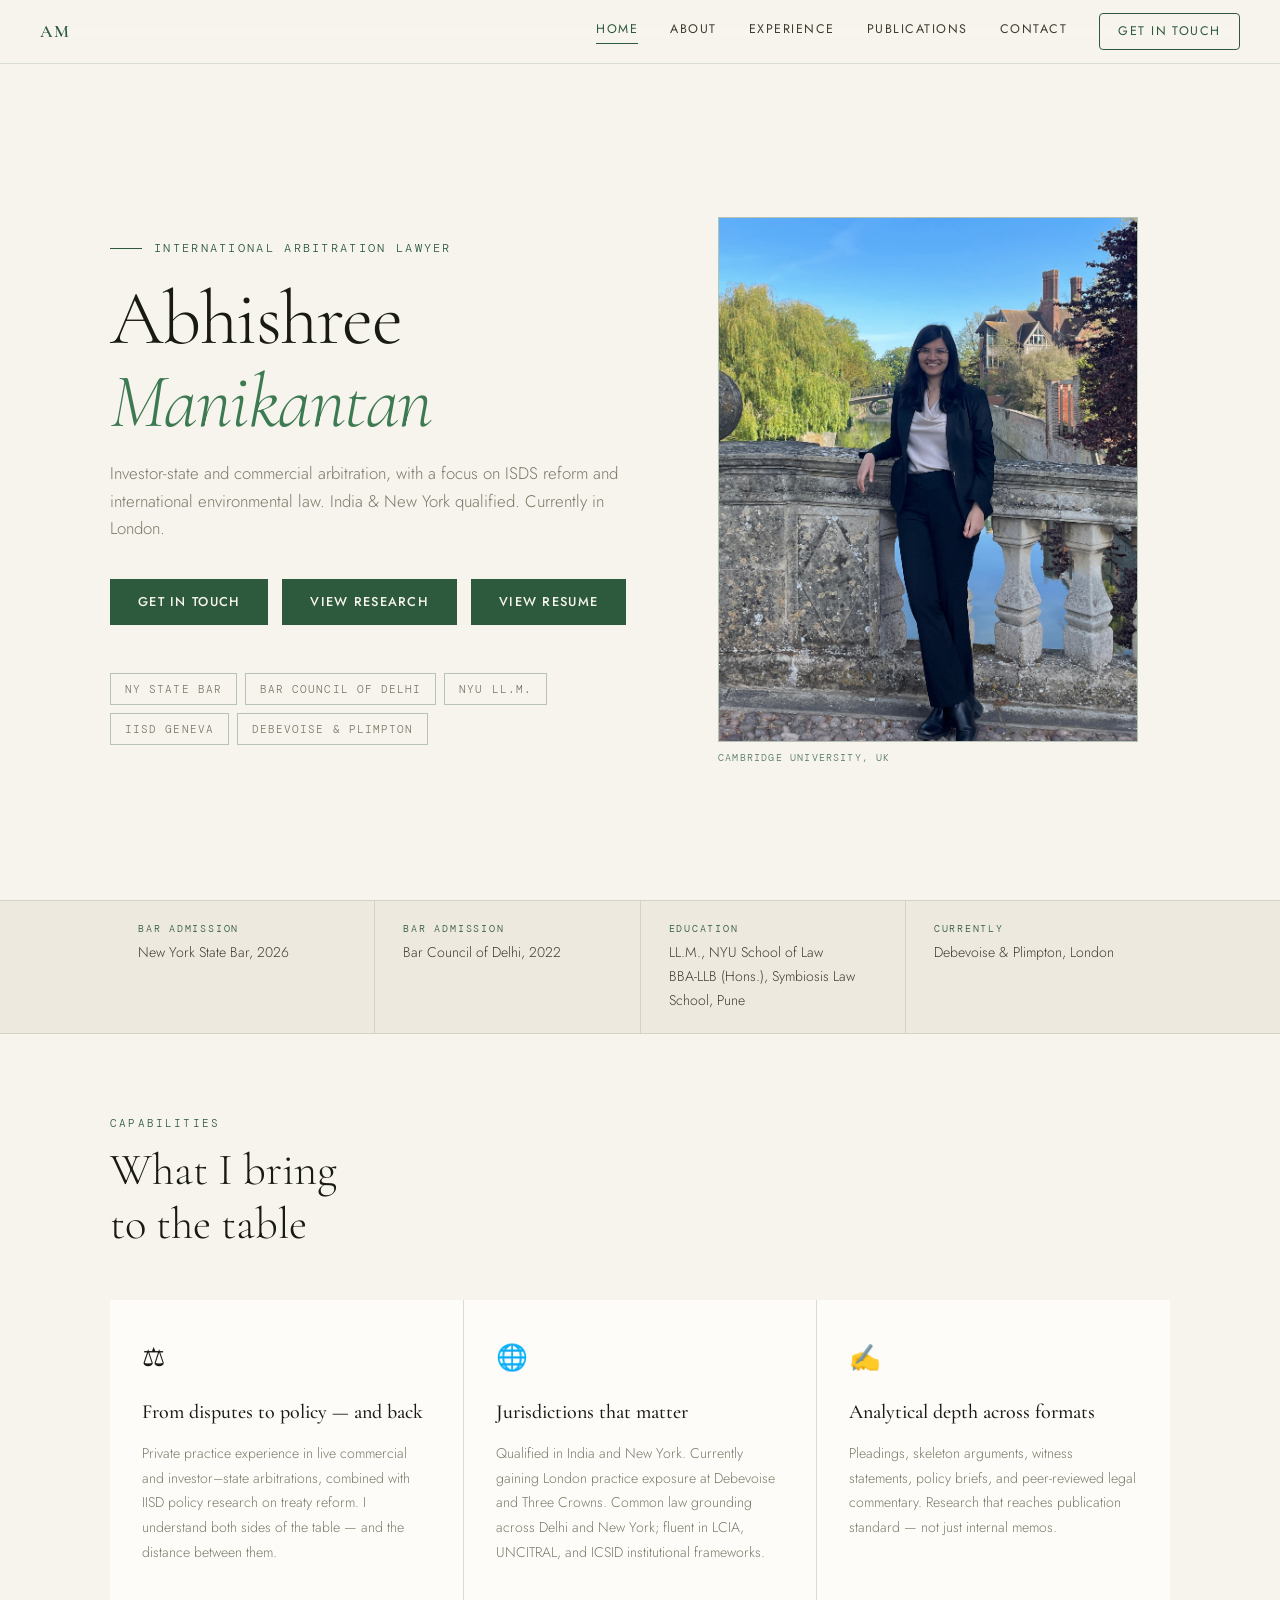
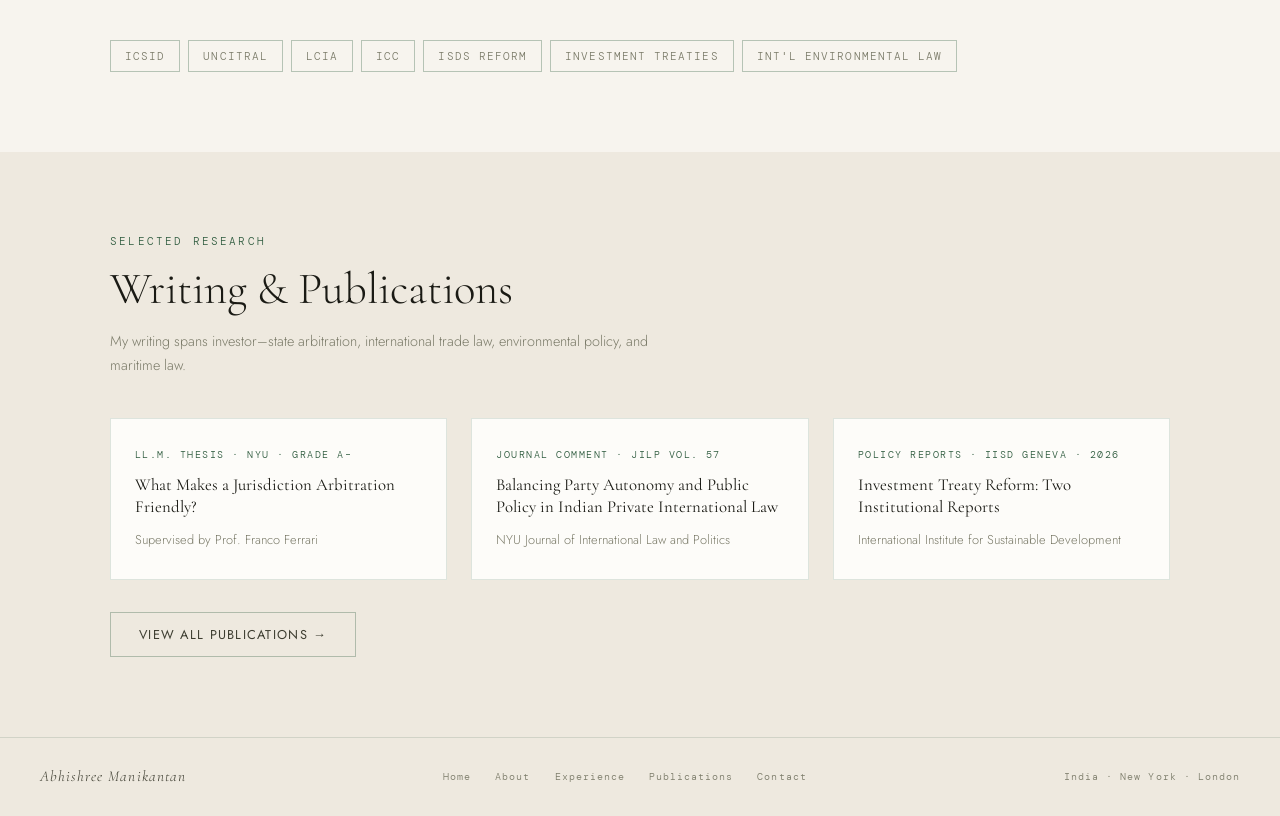
==== commit c15c0432: "Fixed the buttons" ====
--- a/index.html
+++ b/index.html
@@ -1,15 +1,20 @@
 <!DOCTYPE html>
 <html lang="en">
+
 <head>
   <meta charset="UTF-8">
   <meta name="viewport" content="width=device-width, initial-scale=1.0">
-  <meta name="description" content="International arbitration lawyer, dual India–New York qualified. Investment treaty arbitration, ISDS reform, and international environmental law. Currently in London at Debevoise &amp; Plimpton and Three Crowns.">
+  <meta name="description"
+    content="International arbitration lawyer, dual India–New York qualified. Investment treaty arbitration, ISDS reform, and international environmental law. Currently in London at Debevoise &amp; Plimpton and Three Crowns.">
   <link rel="preconnect" href="https://fonts.googleapis.com">
   <link rel="preconnect" href="https://fonts.gstatic.com" crossorigin>
-  <link href="https://fonts.googleapis.com/css2?family=Cormorant+Garamond:ital,wght@0,300;0,400;0,500;0,600;1,300;1,400;1,500&family=Jost:wght@300;400;500&family=DM+Mono:wght@300;400&display=swap" rel="stylesheet">
+  <link
+    href="https://fonts.googleapis.com/css2?family=Cormorant+Garamond:ital,wght@0,300;0,400;0,500;0,600;1,300;1,400;1,500&family=Jost:wght@300;400;500&family=DM+Mono:wght@300;400&display=swap"
+    rel="stylesheet">
   <link rel="stylesheet" href="style.css">
   <title>Abhishree Manikantan | International Arbitration Lawyer | London</title>
 </head>
+
 <body>
 
   <nav>
@@ -20,7 +25,7 @@
       <a href="experience.html">Experience</a>
       <a href="publications.html">Publications</a>
       <a href="contact.html">Contact</a>
-      <a href="contact.html" class="nav-cta">Get in Touch</a>
+      <a href="contact.html" class="nav-cta btn-primary">Get in Touch</a>
     </div>
     <div class="hamburger" id="hamburger" onclick="toggleMenu()">
       <span></span><span></span><span></span>
@@ -28,7 +33,7 @@
   </nav>
 
   <main class="page-main">
-<div class="hero">
+    <div class="hero">
       <div class="hero-content">
         <div class="hero-eyebrow">International Arbitration Lawyer</div>
         <h1 class="hero-title">Abhishree<br><em>Manikantan</em></h1>
@@ -36,7 +41,7 @@
           environmental law. India &amp; New York qualified. Currently in London.</p>
         <div class="btn-row">
           <a href="contact.html" class="btn-primary">Get in Touch</a>
-          <a href="publications.html" class="btn-outline">View Research</a>
+          <a href="publications.html" class="btn-primary">View Research</a>
           <a class="btn-primary" href="./resume.pdf" download="Abhishree_Manikantan_Resume.pdf" target="_blank">View
             Resume</a>
         </div>
@@ -149,7 +154,9 @@
   </main>
 
   <footer>
-    <span style="font-style:italic;font-family:'Cormorant Garamond',serif;font-size:0.95rem;color:var(--ink-mid)">Abhishree Manikantan</span>
+    <span
+      style="font-style:italic;font-family:'Cormorant Garamond',serif;font-size:0.95rem;color:var(--ink-mid)">Abhishree
+      Manikantan</span>
     <div class="footer-links">
       <a href="index.html">Home</a>
       <a href="about.html">About</a>
@@ -162,4 +169,5 @@
 
   <script src="main.js"></script>
 </body>
-</html>
+
+</html>
--- a/style.css
+++ b/style.css
@@ -175,11 +175,16 @@
       font-family: 'Jost', sans-serif;
       font-weight: 400;
       background: none;
+      position: relative;
+      z-index: 2;
+      border-radius: 4px;
     }
 
     .nav-cta:hover {
       background: var(--green);
-      color: var(--bg);
+      color: #ffffff;
+      box-shadow: 0 1px 0 rgba(0,0,0,0.02) inset;
+      transform: translateY(-0px);
     }
 
     .hamburger {
@@ -366,6 +371,22 @@
       color: var(--green);
     }
 
+    /* When the header CTA also uses btn-primary, keep it as an outline by default */
+    .nav-cta.btn-primary {
+      background: none;
+      color: var(--green);
+      border: 1px solid var(--green);
+      padding: 7px 18px;
+      display: inline-flex;
+      align-items: center;
+      text-decoration: none;
+    }
+
+    .nav-cta.btn-primary:hover {
+      background: var(--green);
+      color: #ffffff;
+    }
+
     /* Globe */
     .hero-visual {
       display: flex;
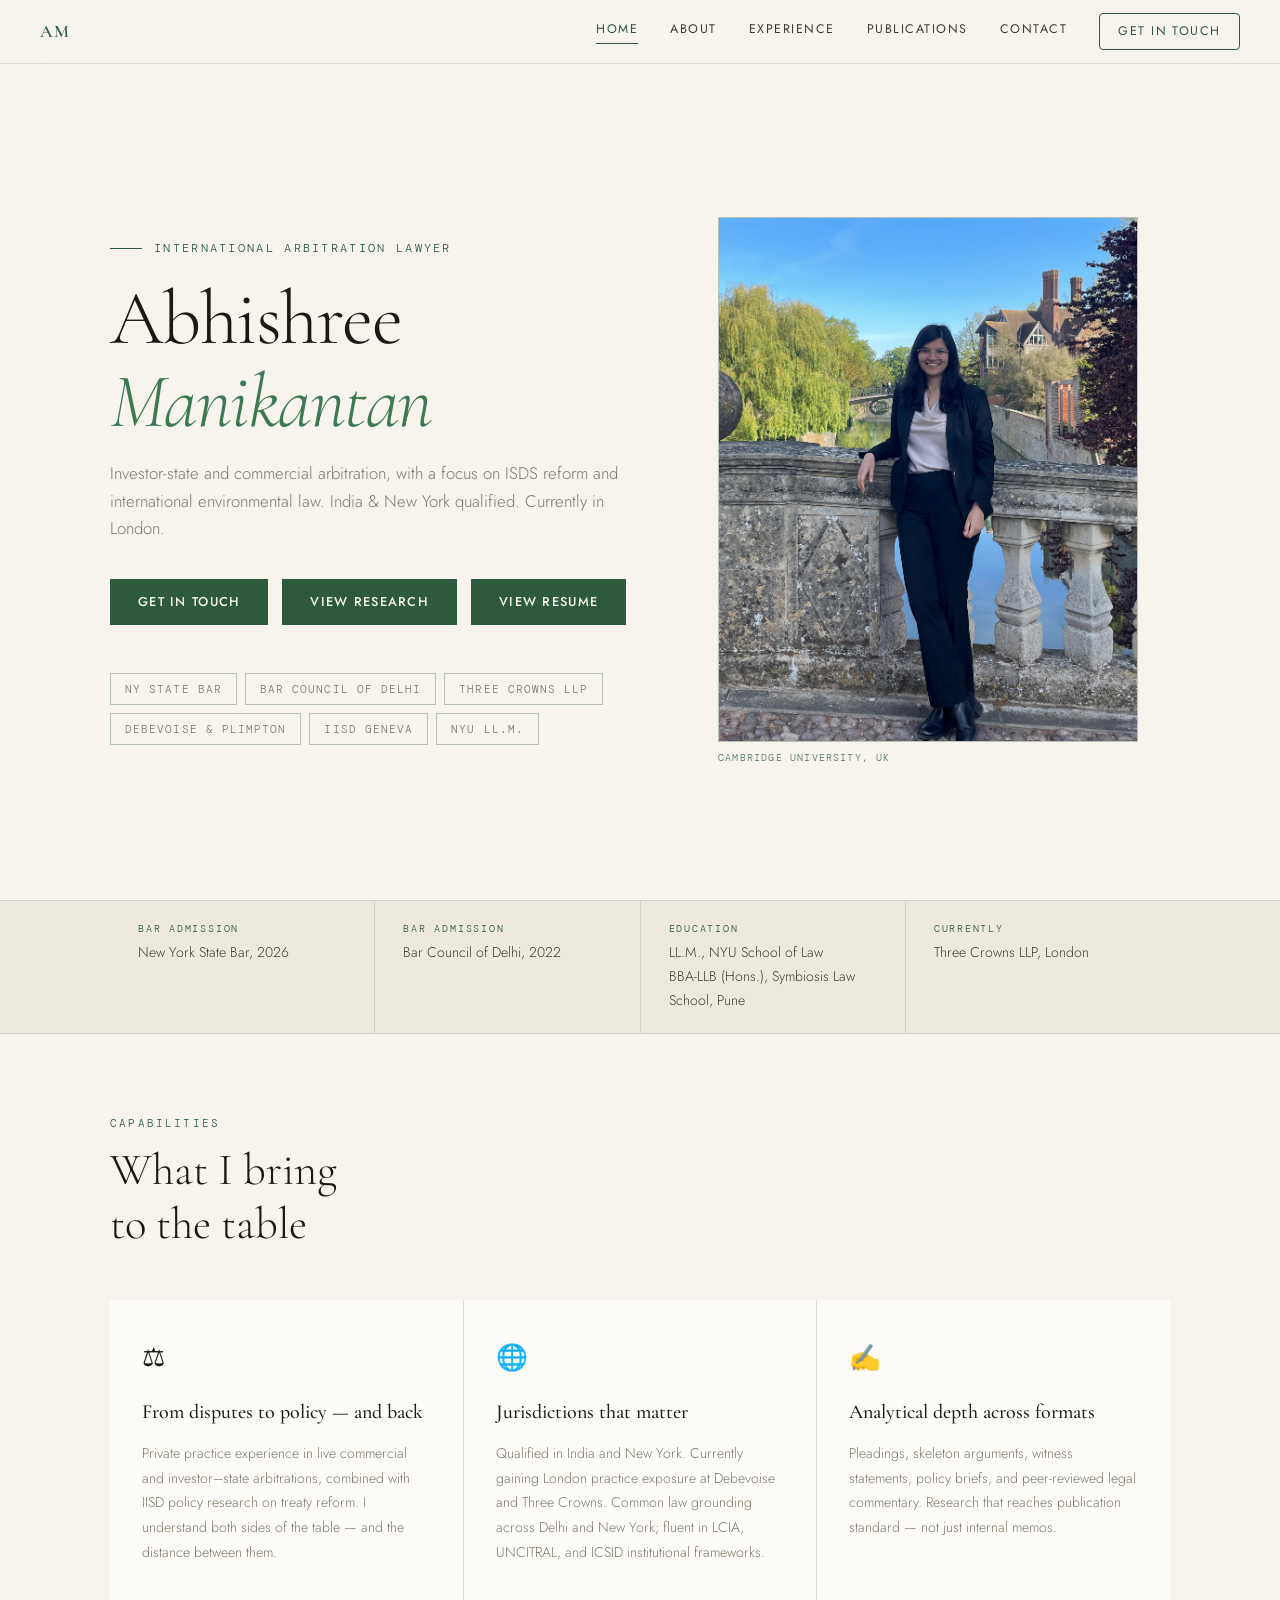
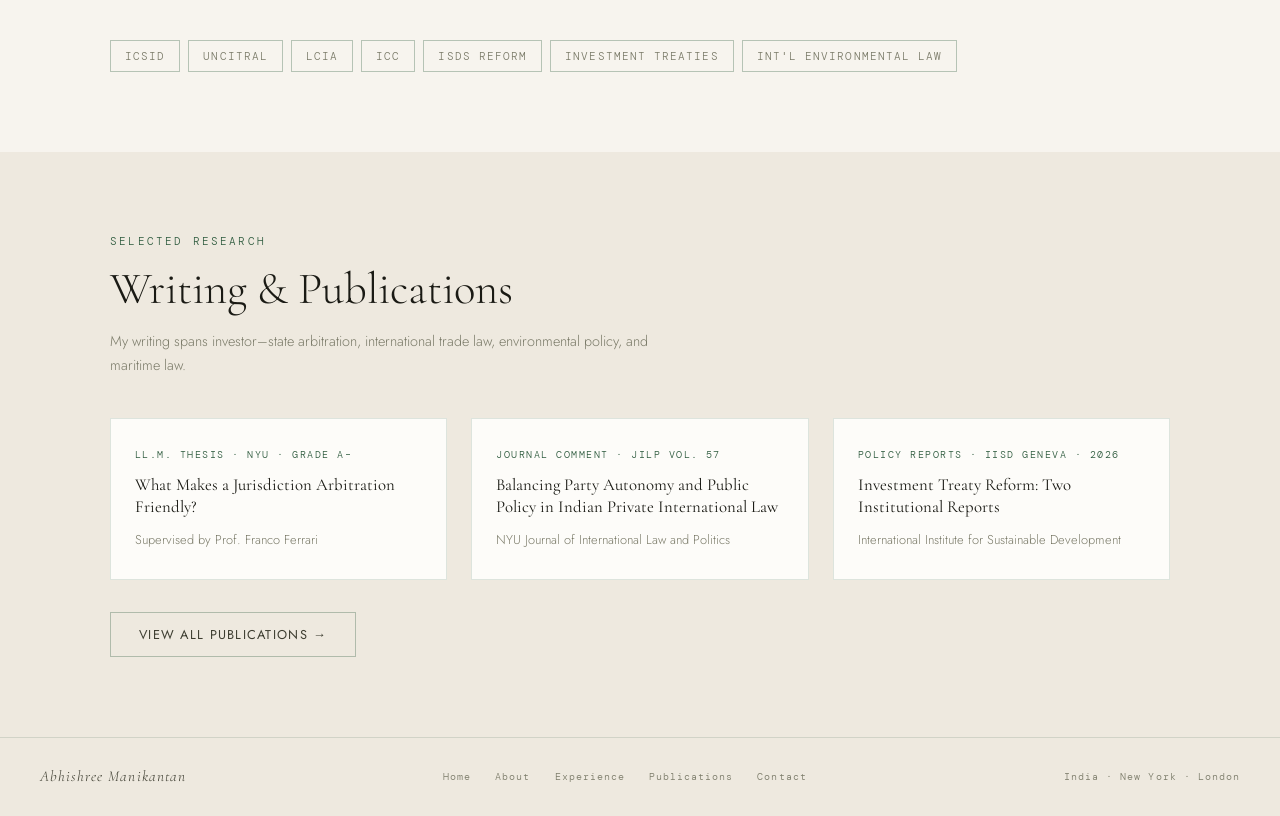
==== commit cc8bca7c: "." ====
--- a/index.html
+++ b/index.html
@@ -48,9 +48,10 @@
         <div class="chip-row">
           <span class="chip">NY State Bar</span>
           <span class="chip">Bar Council of Delhi</span>
+          <span class="chip">Three Crowns LLP</span>
+          <span class="chip">Debevoise &amp; Plimpton</span>
+          <span class="chip">IISD Geneva</span>
           <span class="chip">NYU LL.M.</span>
-          <span class="chip">IISD Geneva</span>
-          <span class="chip">Debevoise &amp; Plimpton</span>
         </div>
       </div>
 
@@ -81,7 +82,7 @@
         </div>
         <div class="cred-item">
           <span class="cred-label">Currently</span>
-          <span class="cred-value">Debevoise &amp; Plimpton, London</span>
+          <span class="cred-value">Three Crowns LLP, London</span>
         </div>
       </div>
     </div>
--- a/style.css
+++ b/style.css
@@ -789,6 +789,11 @@
       border-left: 3px solid var(--green);
     }
 
+    /* Avoid double left-border when the item is highlighted (the highlight shows the left accent) */
+    .exp-item.highlight .exp-card.upcoming {
+      border-left: none;
+    }
+
     .exp-meta {
       display: flex;
       justify-content: space-between;
